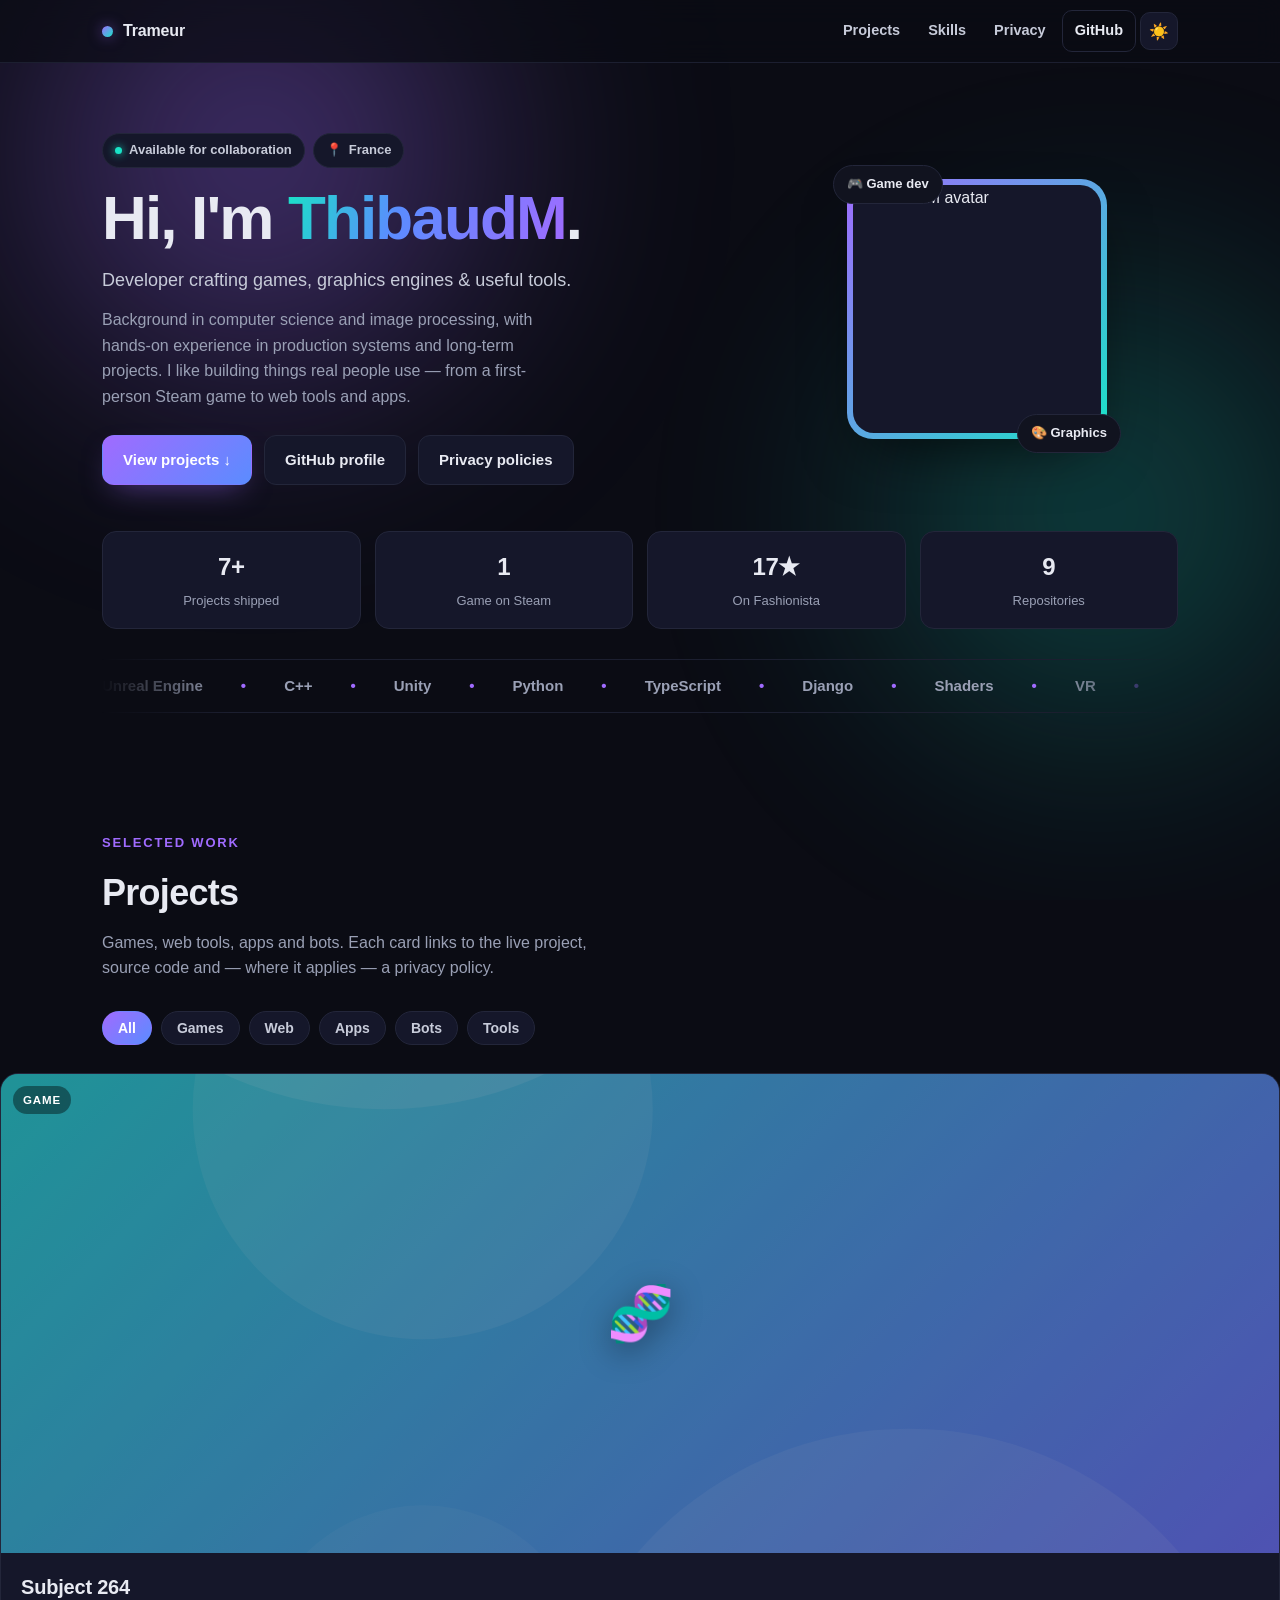
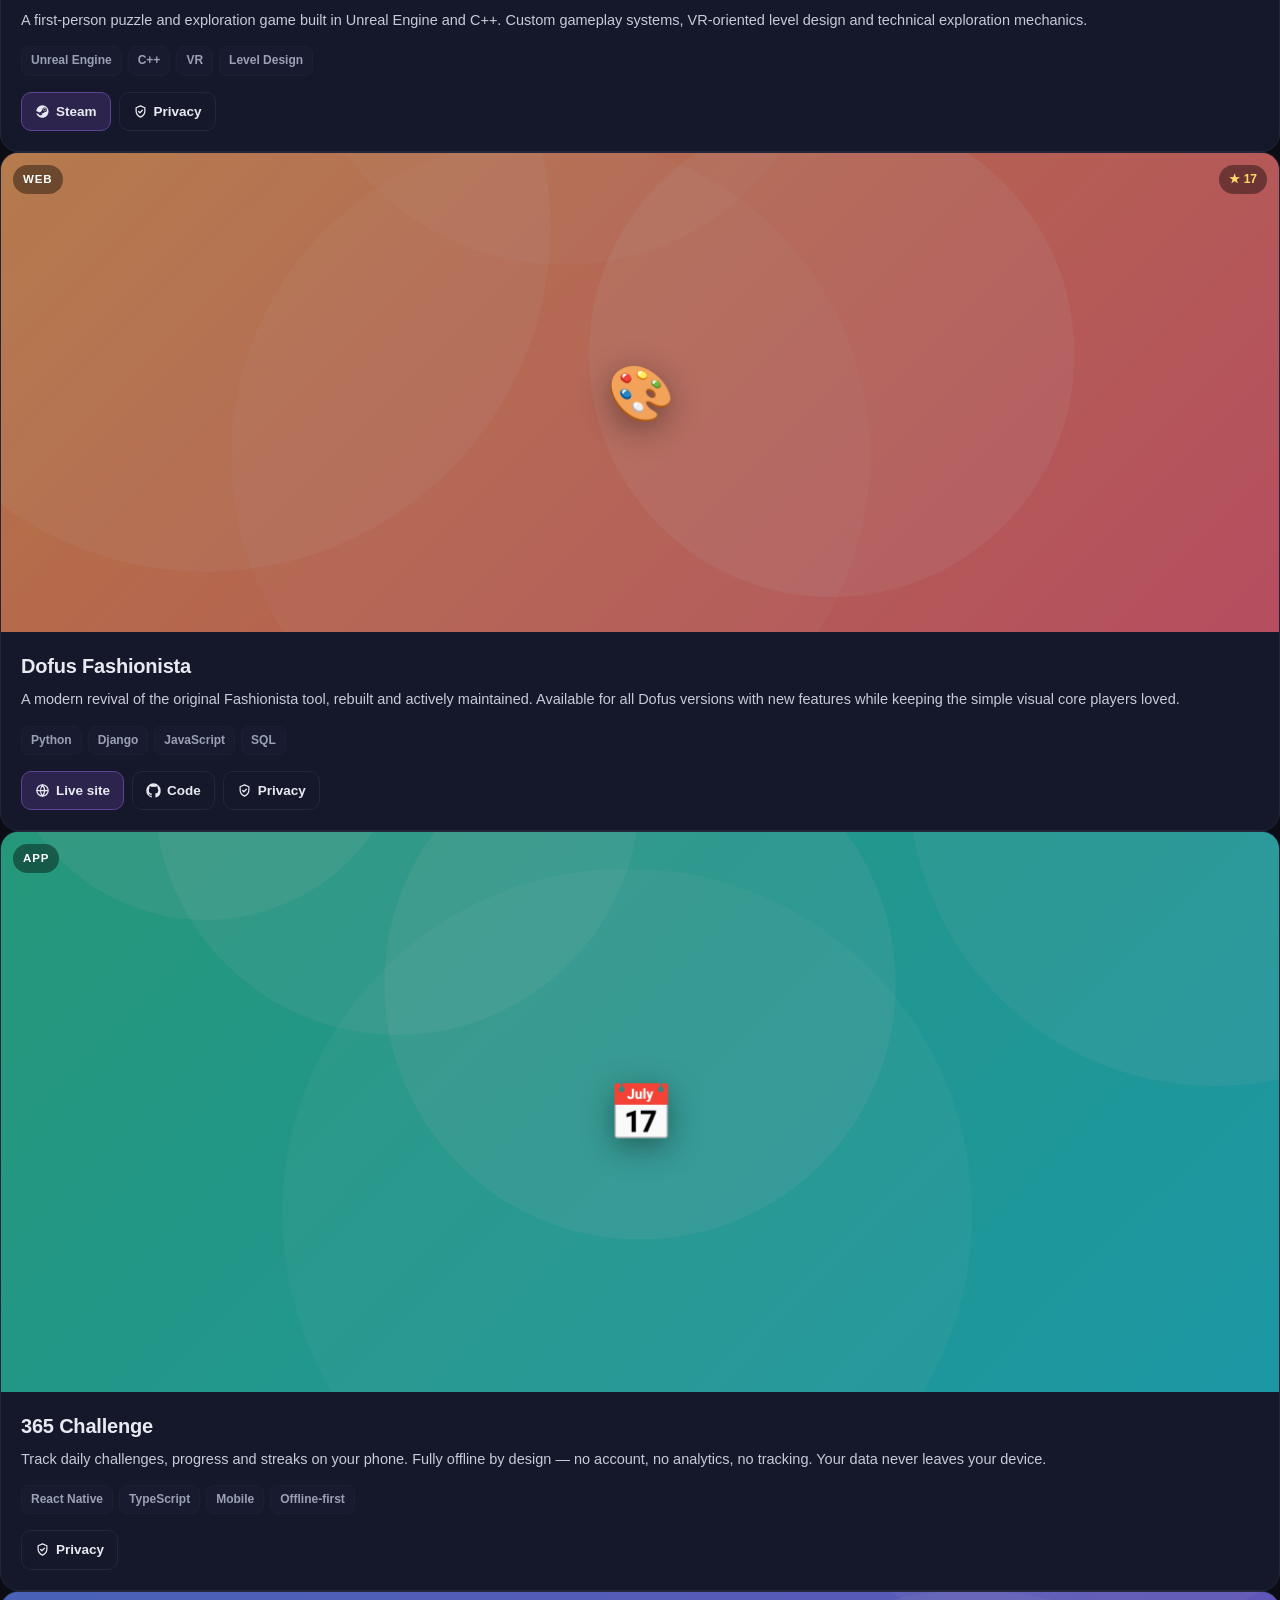
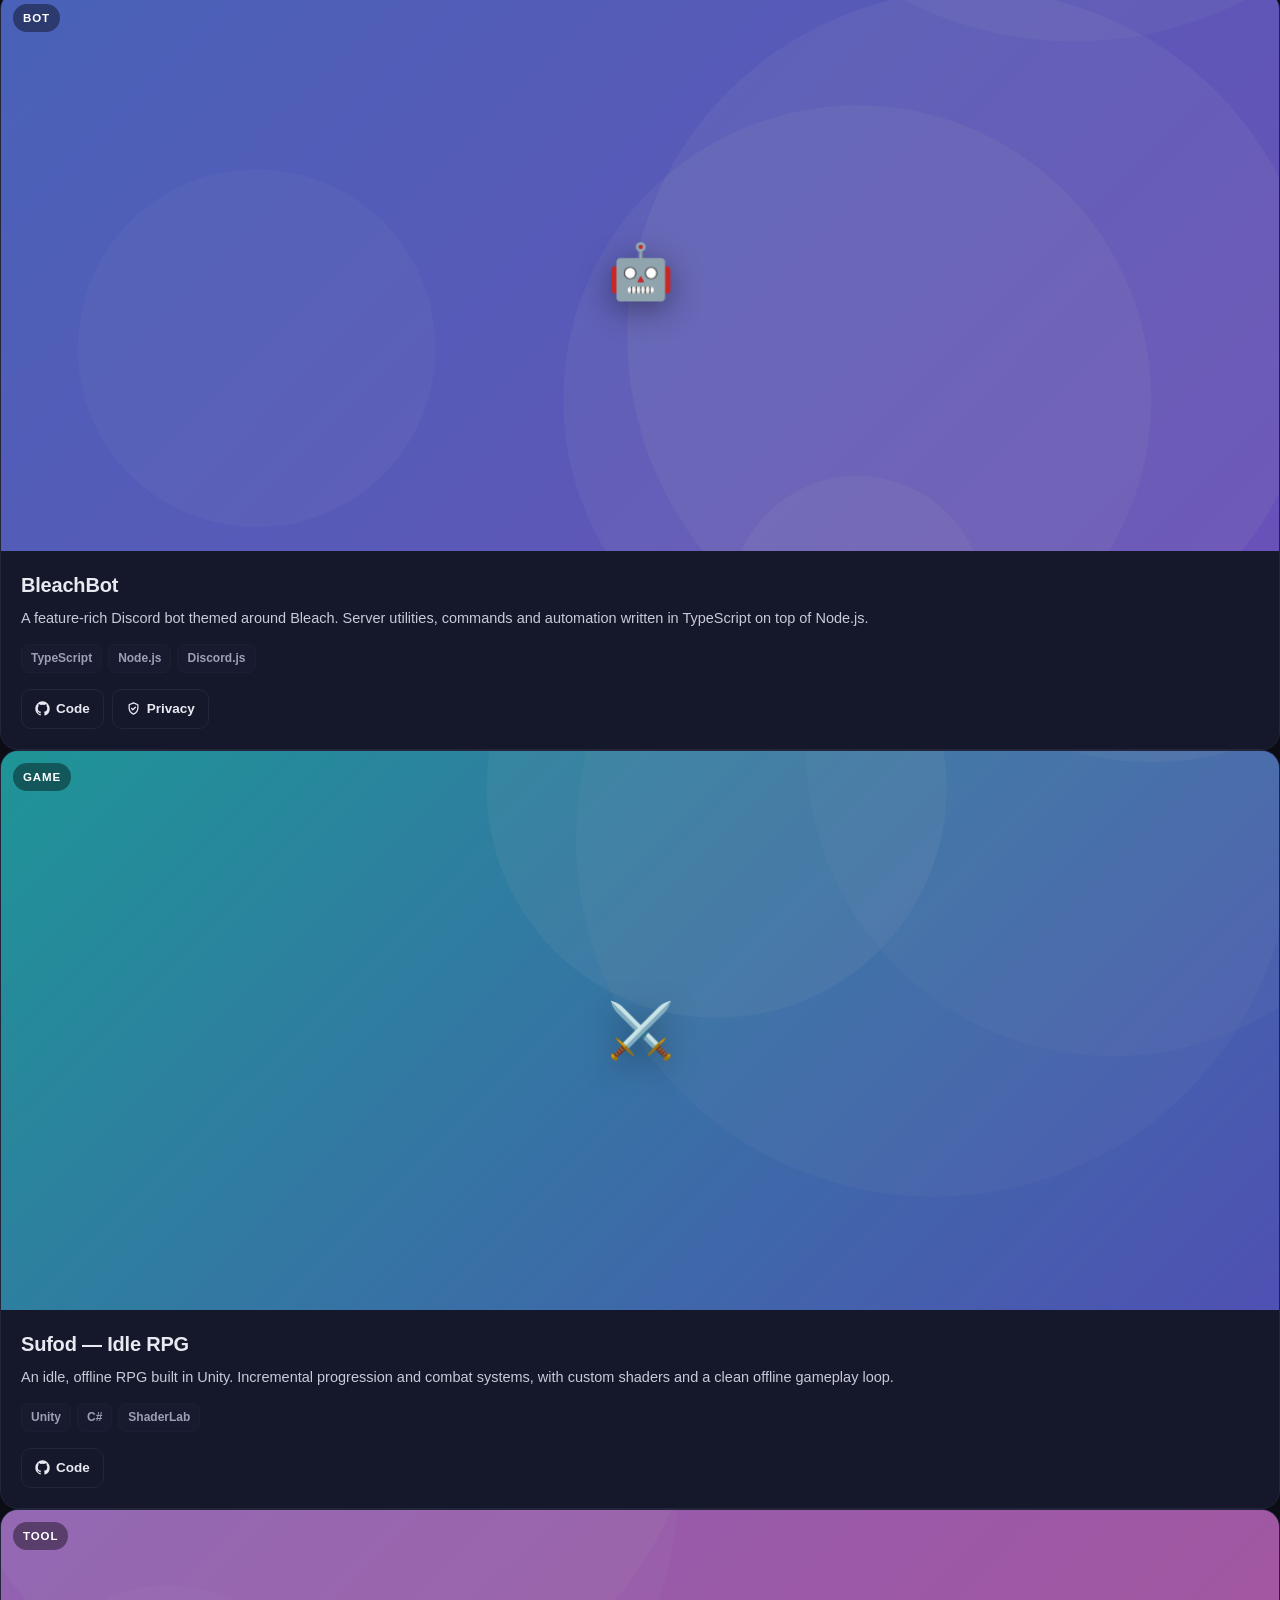
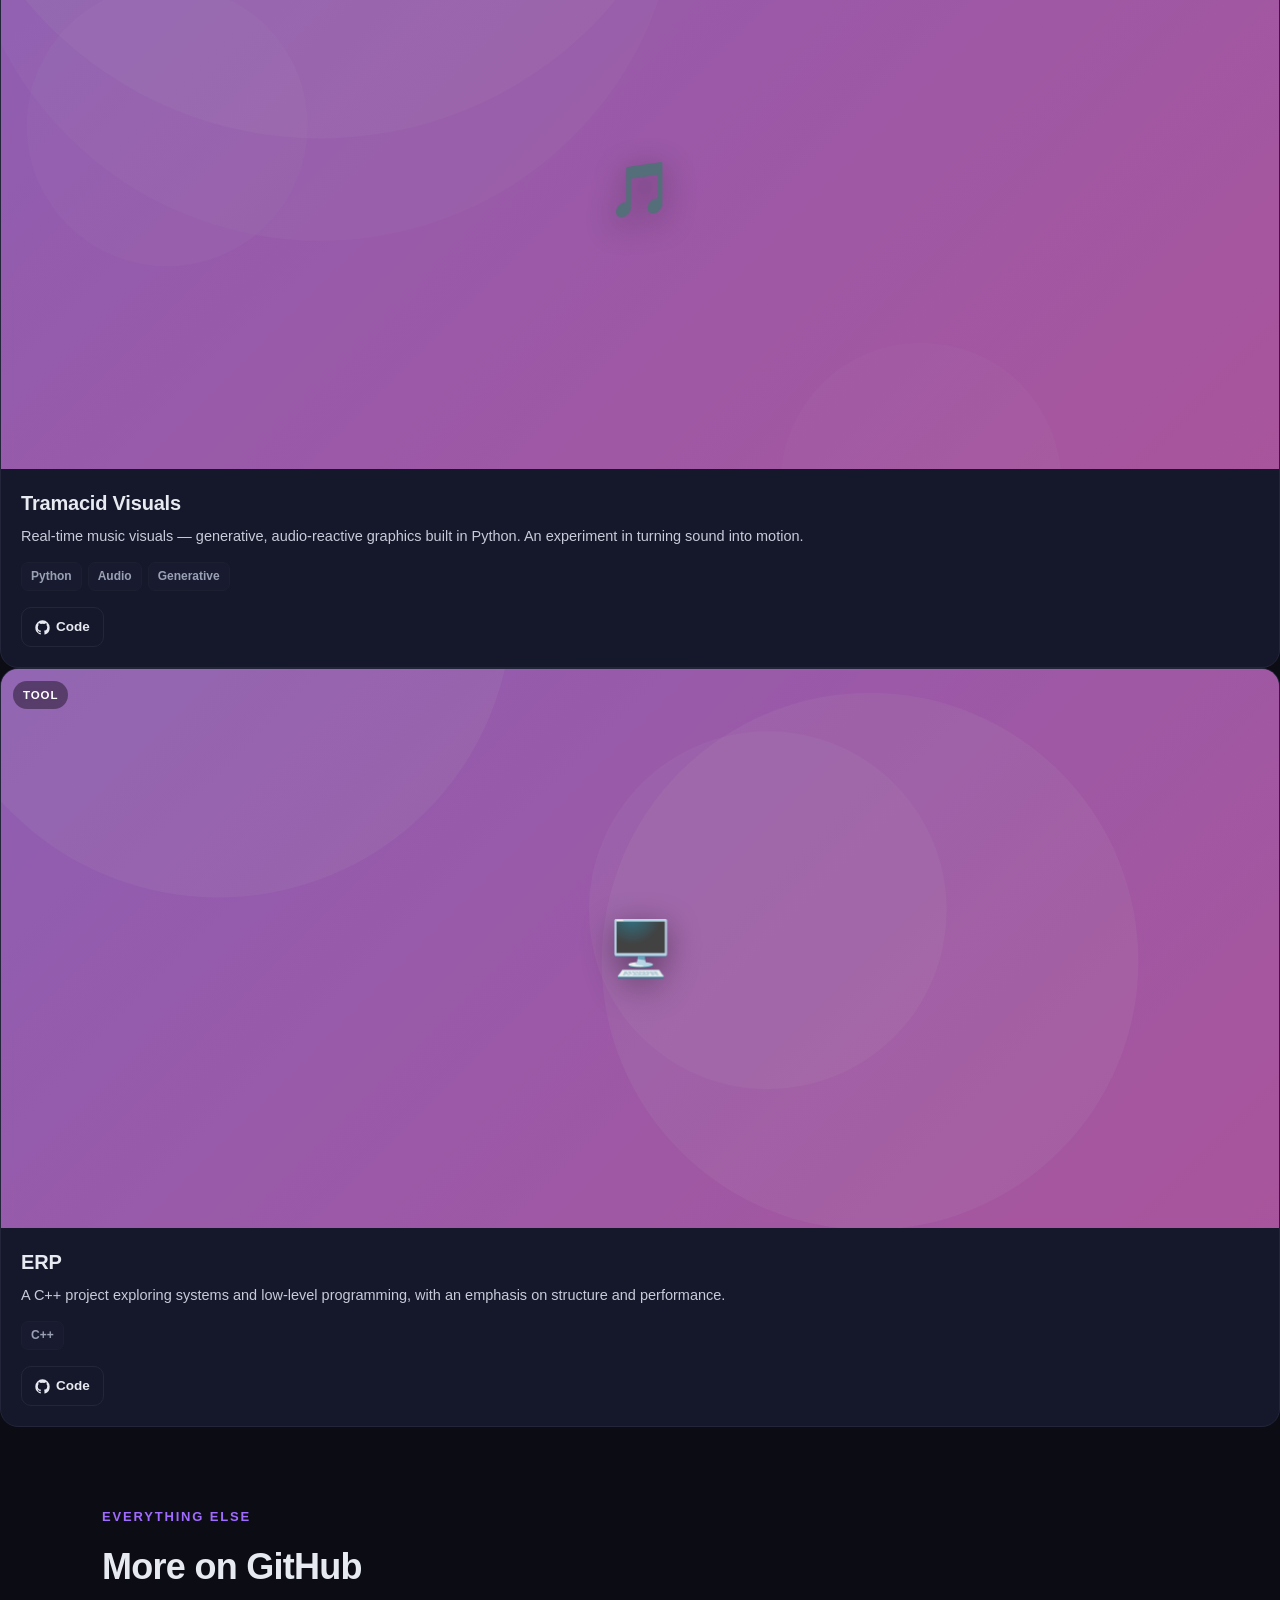
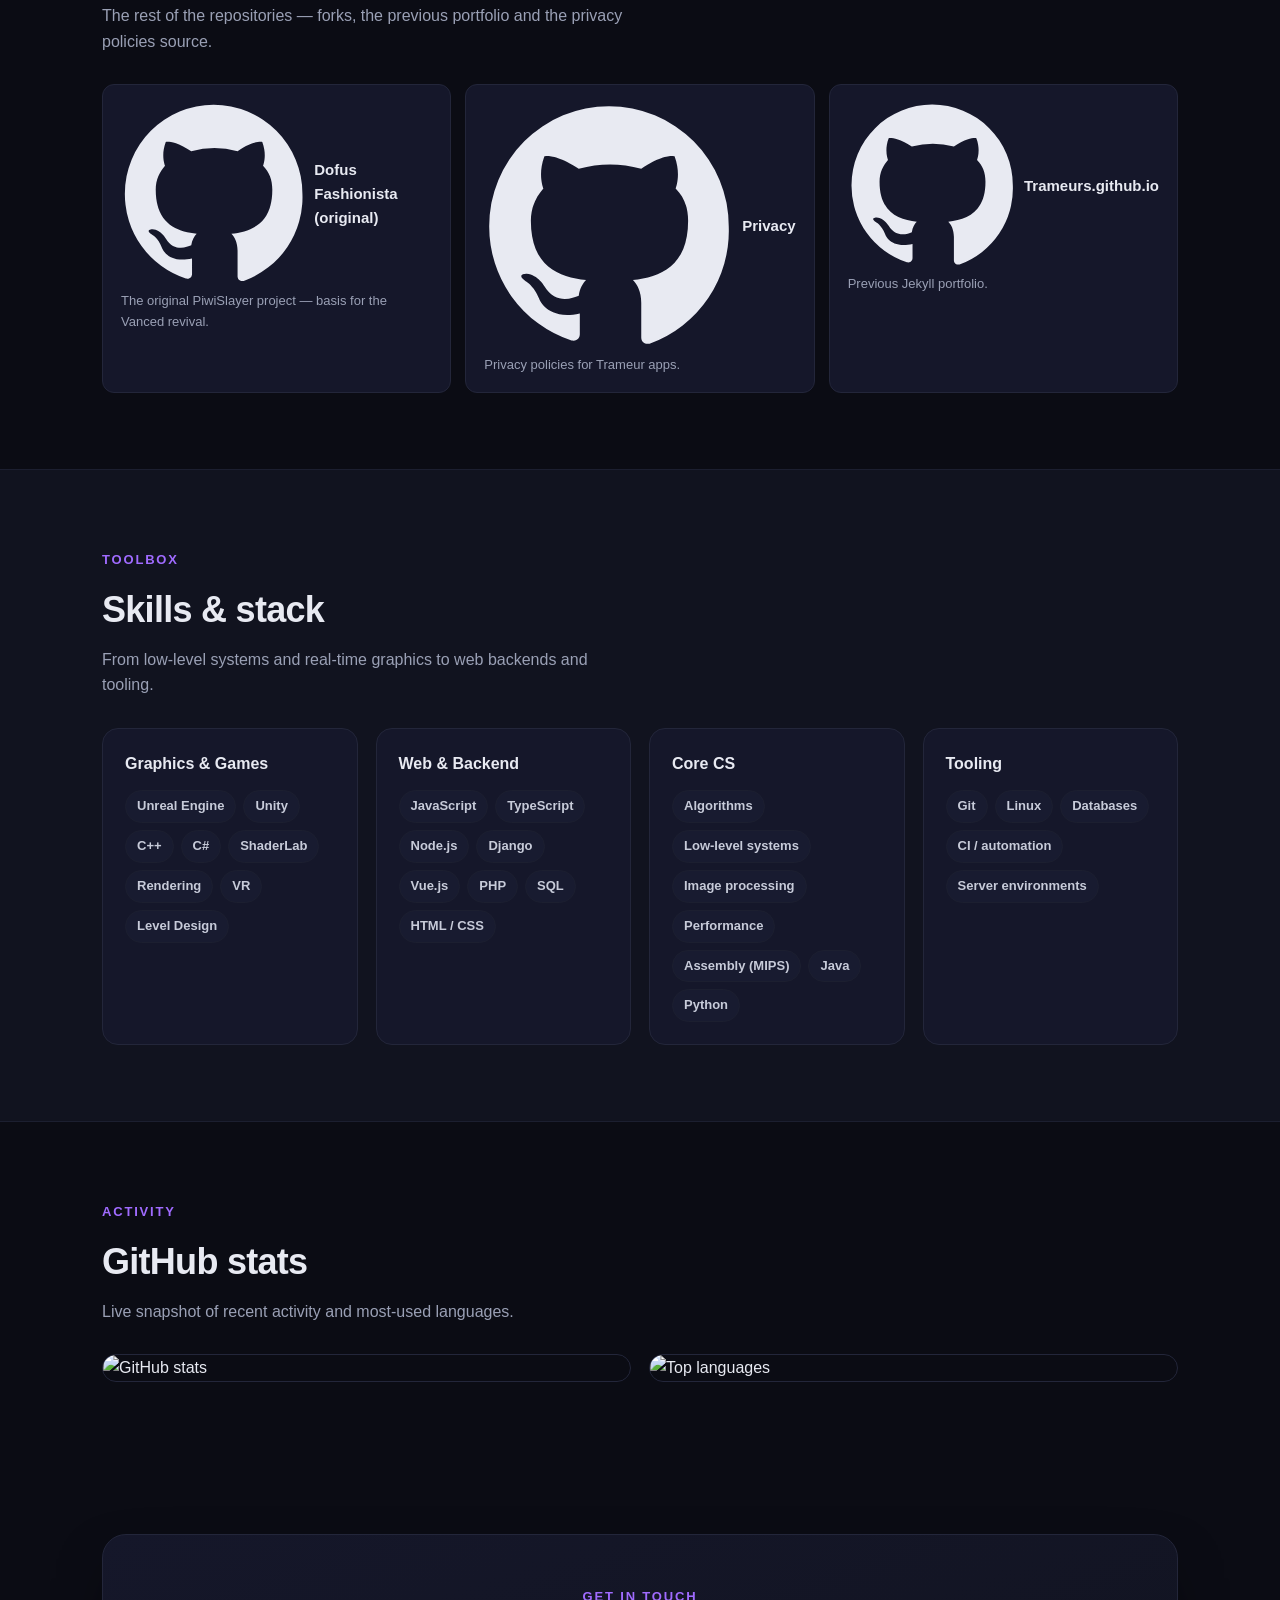
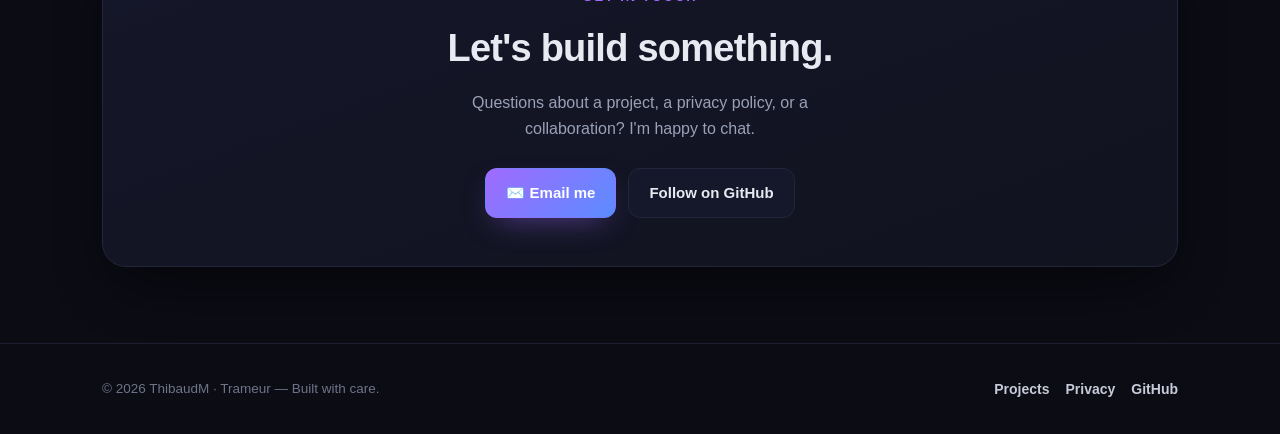
==== docs/index.html @ 5b6dbf9c "Add portfolio website with projects, visuals and privacy policies - Static GitHub Pages site under d" ====
<!DOCTYPE html>
<html lang="en">
<head>
  <meta charset="utf-8" />
  <meta name="viewport" content="width=device-width, initial-scale=1" />
  <title>Trameur — ThibaudM · Portfolio</title>
  <meta name="description" content="Portfolio of ThibaudM (Trameur) — games, graphics engines and useful tools. Projects, links, visuals and privacy policies." />
  <meta name="author" content="ThibaudM" />
  <link rel="icon" href="data:image/svg+xml,%3Csvg xmlns='http://www.w3.org/2000/svg' viewBox='0 0 32 32'%3E%3Cdefs%3E%3ClinearGradient id='g' x1='0' y1='0' x2='1' y2='1'%3E%3Cstop offset='0' stop-color='%23a06bff'/%3E%3Cstop offset='1' stop-color='%2319e3c7'/%3E%3C/linearGradient%3E%3C/defs%3E%3Crect width='32' height='32' rx='8' fill='url(%23g)'/%3E%3Ctext x='16' y='22' font-size='18' font-family='Arial' font-weight='bold' fill='white' text-anchor='middle'%3ET%3C/text%3E%3C/svg%3E" />
  <!-- Open Graph -->
  <meta property="og:title" content="Trameur — ThibaudM · Portfolio" />
  <meta property="og:description" content="Games, graphics engines and useful tools. Explore projects, links and privacy policies." />
  <meta property="og:type" content="website" />
  <meta property="og:image" content="https://avatars.githubusercontent.com/u/82444971?v=4" />
  <link rel="stylesheet" href="assets/css/style.css" />
</head>
<body>
  <div class="aurora" aria-hidden="true"></div>

  <!-- Nav -->
  <header class="nav">
    <div class="wrap nav-inner">
      <a class="brand" href="#top"><span class="dot"></span> Trameur</a>
      <nav class="nav-links">
        <a class="nav-hide-sm" href="#projects">Projects</a>
        <a class="nav-hide-sm" href="#skills">Skills</a>
        <a class="nav-hide-sm" href="privacy/">Privacy</a>
        <a class="nav-cta" data-meta="github" href="https://github.com/Trameur" target="_blank" rel="noopener">GitHub</a>
        <button id="theme-toggle" class="icon-btn" type="button" aria-label="Toggle theme">☀️</button>
      </nav>
    </div>
  </header>

  <main id="top">
    <!-- Hero -->
    <section class="hero">
      <div class="wrap hero-grid">
        <div>
          <div class="badge-row">
            <span class="pill"><span class="ok"></span> Available for collaboration</span>
            <span class="pill">📍 <span data-meta="location">France</span></span>
          </div>
          <h1>Hi, I'm <span class="grad-text" data-meta="name">ThibaudM</span>.</h1>
          <p class="lead" data-meta="tagline">Developer crafting games, graphics engines &amp; useful tools.</p>
          <p class="sub" data-meta="intro"></p>
          <div class="cta-row">
            <a class="btn btn-primary" href="#projects">View projects ↓</a>
            <a class="btn btn-ghost" data-meta="github" href="https://github.com/Trameur" target="_blank" rel="noopener">GitHub profile</a>
            <a class="btn btn-ghost" href="privacy/">Privacy policies</a>
          </div>
        </div>
        <div class="avatar-card">
          <span class="float-chip tl">🎮 Game dev</span>
          <img data-meta="avatar" src="https://avatars.githubusercontent.com/u/82444971?v=4" alt="ThibaudM avatar" loading="eager" />
          <span class="float-chip br">🎨 Graphics</span>
        </div>
      </div>

      <div class="wrap">
        <div class="stat-strip">
          <div class="stat reveal"><b>7+</b><span>Projects shipped</span></div>
          <div class="stat reveal"><b>1</b><span>Game on Steam</span></div>
          <div class="stat reveal"><b>17★</b><span>On Fashionista</span></div>
          <div class="stat reveal"><b>9</b><span>Repositories</span></div>
        </div>

        <div class="marquee" aria-hidden="true">
          <div class="marquee-track">
            <span>Unreal Engine</span><span>C++</span><span>Unity</span><span>Python</span><span>TypeScript</span><span>Django</span><span>Shaders</span><span>VR</span><span>Image processing</span>
            <span>Unreal Engine</span><span>C++</span><span>Unity</span><span>Python</span><span>TypeScript</span><span>Django</span><span>Shaders</span><span>VR</span><span>Image processing</span>
          </div>
        </div>
      </div>
    </section>

    <!-- Projects -->
    <section id="projects">
      <div class="wrap">
        <span class="kicker">Selected work</span>
        <h2 class="section-title">Projects</h2>
        <p class="section-sub">Games, web tools, apps and bots. Each card links to the live project, source code and — where it applies — a privacy policy.</p>

        <div class="filters" id="filters">
          <button class="chip active" data-filter="all">All</button>
          <button class="chip" data-filter="games">Games</button>
          <button class="chip" data-filter="web">Web</button>
          <button class="chip" data-filter="apps">Apps</button>
          <button class="chip" data-filter="bots">Bots</button>
          <button class="chip" data-filter="tools">Tools</button>
        </div>

        <div class="grid" id="projects"></div>
      </div>
    </section>

    <!-- More repos -->
    <section style="padding-top:0;">
      <div class="wrap">
        <span class="kicker">Everything else</span>
        <h2 class="section-title">More on GitHub</h2>
        <p class="section-sub">The rest of the repositories — forks, the previous portfolio and the privacy policies source.</p>
        <div class="more-grid" id="more-repos"></div>
      </div>
    </section>

    <!-- Skills -->
    <section id="skills" style="background:var(--bg-soft); border-top:1px solid var(--border-soft); border-bottom:1px solid var(--border-soft);">
      <div class="wrap">
        <span class="kicker">Toolbox</span>
        <h2 class="section-title">Skills &amp; stack</h2>
        <p class="section-sub">From low-level systems and real-time graphics to web backends and tooling.</p>
        <div class="skills-grid" id="skills-list"></div>
      </div>
    </section>

    <!-- Stats -->
    <section id="stats">
      <div class="wrap">
        <span class="kicker">Activity</span>
        <h2 class="section-title">GitHub stats</h2>
        <p class="section-sub">Live snapshot of recent activity and most-used languages.</p>
        <div class="stats-imgs">
          <img class="reveal" loading="lazy" alt="GitHub stats" src="https://github-readme-stats.vercel.app/api?username=Trameur&show_icons=true&theme=radical&hide_border=true&count_private=true&bg_color=15172a&title_color=a06bff&icon_color=19e3c7" />
          <img class="reveal" loading="lazy" alt="Top languages" src="https://github-readme-stats.vercel.app/api/top-langs/?username=Trameur&layout=compact&theme=radical&hide_border=true&bg_color=15172a&title_color=a06bff" />
        </div>
      </div>
    </section>

    <!-- Contact -->
    <section id="contact">
      <div class="wrap">
        <div class="contact-card reveal">
          <span class="kicker">Get in touch</span>
          <h2>Let's build something.</h2>
          <p>Questions about a project, a privacy policy, or a collaboration? I'm happy to chat.</p>
          <div class="cta-row" style="justify-content:center;">
            <a class="btn btn-primary" data-meta="email" href="mailto:trameurlabs@gmail.com">✉️ Email me</a>
            <a class="btn btn-ghost" data-meta="github" href="https://github.com/Trameur" target="_blank" rel="noopener">Follow on GitHub</a>
          </div>
        </div>
      </div>
    </section>
  </main>

  <footer class="footer">
    <div class="wrap footer-inner">
      <span class="muted">© <span id="year">2026</span> ThibaudM · Trameur — Built with care.</span>
      <nav class="footer-links">
        <a href="#projects">Projects</a>
        <a href="privacy/">Privacy</a>
        <a data-meta="github" href="https://github.com/Trameur" target="_blank" rel="noopener">GitHub</a>
      </nav>
    </div>
  </footer>

  <script src="assets/data/projects.js"></script>
  <script src="assets/js/main.js"></script>
</body>
</html>
---- docs/assets/css/style.css ----
/* ============================================================
   Trameur — Portfolio styles
   ============================================================ */

:root {
  --bg: #0b0c14;
  --bg-soft: #11131f;
  --card: #15172a;
  --card-2: #181b30;
  --border: #23263a;
  --border-soft: #1c1f30;
  --text: #e8eaf2;
  --text-2: #c7cbd9;
  --muted: #9aa0b5;
  --faint: #6e7488;
  --accent: #a06bff;
  --accent-2: #5b8cff;
  --accent-3: #19e3c7;
  --ring: rgba(160, 107, 255, 0.5);
  --shadow: 0 24px 60px -20px rgba(0, 0, 0, 0.7);
  --radius: 18px;
  --maxw: 1120px;
  color-scheme: dark;
}

[data-theme="light"] {
  --bg: #f6f7fb;
  --bg-soft: #ffffff;
  --card: #ffffff;
  --card-2: #f3f4fa;
  --border: #e3e6f0;
  --border-soft: #ecedf5;
  --text: #14172a;
  --text-2: #3a3f57;
  --muted: #5d6480;
  --faint: #8a90a8;
  --accent: #7b4dff;
  --accent-2: #2f6bff;
  --accent-3: #0bb6a0;
  --ring: rgba(123, 77, 255, 0.35);
  --shadow: 0 24px 50px -24px rgba(40, 40, 90, 0.35);
  color-scheme: light;
}

* { box-sizing: border-box; }

html { scroll-behavior: smooth; }
@media (prefers-reduced-motion: reduce) {
  html { scroll-behavior: auto; }
}

body {
  margin: 0;
  background: var(--bg);
  color: var(--text);
  font-family: -apple-system, BlinkMacSystemFont, "Segoe UI", Roboto, Helvetica, Arial, sans-serif;
  line-height: 1.6;
  -webkit-font-smoothing: antialiased;
  overflow-x: hidden;
}

/* Aurora background ------------------------------------------------ */
.aurora {
  position: fixed;
  inset: 0;
  z-index: -1;
  overflow: hidden;
  pointer-events: none;
}
.aurora::before,
.aurora::after {
  content: "";
  position: absolute;
  width: 60vw;
  height: 60vw;
  border-radius: 50%;
  filter: blur(110px);
  opacity: 0.5;
}
.aurora::before {
  top: -18vw;
  left: -10vw;
  background: radial-gradient(circle at center, var(--accent), transparent 60%);
  animation: float1 22s ease-in-out infinite;
}
.aurora::after {
  top: 10vw;
  right: -16vw;
  background: radial-gradient(circle at center, var(--accent-3), transparent 60%);
  opacity: 0.32;
  animation: float2 26s ease-in-out infinite;
}
[data-theme="light"] .aurora::before { opacity: 0.22; }
[data-theme="light"] .aurora::after { opacity: 0.16; }

@keyframes float1 {
  0%, 100% { transform: translate(0, 0) scale(1); }
  50% { transform: translate(6vw, 8vw) scale(1.12); }
}
@keyframes float2 {
  0%, 100% { transform: translate(0, 0) scale(1.05); }
  50% { transform: translate(-7vw, 5vw) scale(0.92); }
}
@media (prefers-reduced-motion: reduce) {
  .aurora::before, .aurora::after { animation: none; }
}

/* Layout ----------------------------------------------------------- */
.wrap { width: 100%; max-width: var(--maxw); margin: 0 auto; padding: 0 22px; }
section { padding: 76px 0; }
a { color: var(--accent); text-decoration: none; }
a:hover { text-decoration: underline; }
img { max-width: 100%; }

.kicker {
  display: inline-block;
  font-size: 13px;
  font-weight: 700;
  letter-spacing: 0.14em;
  text-transform: uppercase;
  color: var(--accent);
  margin-bottom: 10px;
}
.section-title {
  font-size: clamp(26px, 4vw, 36px);
  font-weight: 800;
  margin: 0 0 8px;
  letter-spacing: -0.02em;
}
.section-sub { color: var(--muted); margin: 0 0 30px; max-width: 60ch; }

/* Nav -------------------------------------------------------------- */
.nav {
  position: sticky;
  top: 0;
  z-index: 50;
  backdrop-filter: blur(14px);
  background: color-mix(in srgb, var(--bg) 72%, transparent);
  border-bottom: 1px solid var(--border-soft);
}
.nav-inner {
  display: flex;
  align-items: center;
  justify-content: space-between;
  height: 62px;
}
.brand {
  display: flex;
  align-items: center;
  gap: 10px;
  font-weight: 800;
  letter-spacing: -0.01em;
  color: var(--text);
}
.brand:hover { text-decoration: none; }
.brand .dot {
  width: 11px; height: 11px; border-radius: 50%;
  background: linear-gradient(135deg, var(--accent), var(--accent-3));
  box-shadow: 0 0 14px var(--ring);
}
.nav-links { display: flex; align-items: center; gap: 4px; }
.nav-links a {
  color: var(--text-2);
  font-size: 14.5px;
  font-weight: 600;
  padding: 8px 12px;
  border-radius: 10px;
}
.nav-links a:hover { color: var(--text); background: var(--card); text-decoration: none; }
.nav-cta {
  color: var(--text) !important;
  border: 1px solid var(--border);
}
.icon-btn {
  display: inline-grid;
  place-items: center;
  width: 38px; height: 38px;
  border-radius: 10px;
  border: 1px solid var(--border);
  background: var(--card);
  color: var(--text);
  cursor: pointer;
  font-size: 16px;
  transition: transform 0.15s ease, border-color 0.2s ease;
}
.icon-btn:hover { transform: translateY(-2px); border-color: var(--accent); }
.nav-hide-sm { }
@media (max-width: 720px) {
  .nav-hide-sm { display: none; }
}

/* Hero ------------------------------------------------------------- */
.hero { padding: 70px 0 40px; }
.hero-grid {
  display: grid;
  grid-template-columns: 1.4fr 0.9fr;
  gap: 48px;
  align-items: center;
}
@media (max-width: 880px) {
  .hero-grid { grid-template-columns: 1fr; gap: 30px; text-align: center; }
}
.badge-row { display: flex; flex-wrap: wrap; gap: 8px; margin-bottom: 18px; }
@media (max-width: 880px) { .badge-row { justify-content: center; } }
.pill {
  display: inline-flex; align-items: center; gap: 7px;
  font-size: 13px; font-weight: 600;
  padding: 6px 12px;
  border-radius: 999px;
  border: 1px solid var(--border);
  background: var(--card);
  color: var(--text-2);
}
.pill .ok { width: 7px; height: 7px; border-radius: 50%; background: var(--accent-3); box-shadow: 0 0 8px var(--accent-3); }
.hero h1 {
  font-size: clamp(38px, 6.4vw, 62px);
  line-height: 1.04;
  letter-spacing: -0.03em;
  margin: 0 0 16px;
  font-weight: 850;
}
.grad-text {
  background: linear-gradient(110deg, var(--accent-3), var(--accent-2) 40%, var(--accent));
  -webkit-background-clip: text;
  background-clip: text;
  -webkit-text-fill-color: transparent;
}
.hero p.lead { font-size: 18px; color: var(--text-2); margin: 0 0 12px; }
.hero p.sub { color: var(--muted); margin: 0 0 26px; max-width: 52ch; }
@media (max-width: 880px) { .hero p.sub { margin-left: auto; margin-right: auto; } }
.cta-row { display: flex; flex-wrap: wrap; gap: 12px; }
@media (max-width: 880px) { .cta-row { justify-content: center; } }
.btn {
  display: inline-flex; align-items: center; gap: 8px;
  padding: 12px 20px;
  border-radius: 12px;
  font-weight: 700;
  font-size: 15px;
  border: 1px solid transparent;
  cursor: pointer;
  transition: transform 0.15s ease, box-shadow 0.2s ease, background 0.2s ease;
}
.btn:hover { text-decoration: none; transform: translateY(-2px); }
.btn-primary {
  color: #fff;
  background: linear-gradient(135deg, var(--accent), var(--accent-2));
  box-shadow: 0 12px 30px -12px var(--ring);
}
.btn-primary:hover { box-shadow: 0 18px 36px -12px var(--ring); }
.btn-ghost { color: var(--text); background: var(--card); border-color: var(--border); }
.btn-ghost:hover { border-color: var(--accent); }

/* Avatar card */
.avatar-card {
  position: relative;
  justify-self: center;
  width: 260px; max-width: 70vw;
  aspect-ratio: 1;
  border-radius: 26px;
  padding: 6px;
  background: linear-gradient(135deg, var(--accent), var(--accent-3));
  box-shadow: var(--shadow);
}
.avatar-card img {
  width: 100%; height: 100%;
  object-fit: cover;
  border-radius: 21px;
  display: block;
  background: var(--card);
}
.avatar-card .float-chip {
  position: absolute;
  display: inline-flex; align-items: center; gap: 7px;
  padding: 8px 13px;
  border-radius: 999px;
  background: var(--bg-soft);
  border: 1px solid var(--border);
  font-size: 13px; font-weight: 700;
  color: var(--text);
  box-shadow: var(--shadow);
}
.float-chip.tl { top: -14px; left: -14px; }
.float-chip.br { bottom: -14px; right: -14px; }

/* Stat strip */
.stat-strip {
  display: grid;
  grid-template-columns: repeat(4, 1fr);
  gap: 14px;
  margin-top: 46px;
}
@media (max-width: 620px) { .stat-strip { grid-template-columns: repeat(2, 1fr); } }
.stat {
  border: 1px solid var(--border);
  background: var(--card);
  border-radius: 14px;
  padding: 16px 18px;
  text-align: center;
}
.stat b { display: block; font-size: 24px; font-weight: 800; letter-spacing: -0.02em; }
.stat span { font-size: 13px; color: var(--muted); }

/* Filters ---------------------------------------------------------- */
.filters { display: flex; flex-wrap: wrap; gap: 9px; margin-bottom: 28px; }
.chip {
  font-size: 14px; font-weight: 650;
  padding: 8px 15px;
  border-radius: 999px;
  border: 1px solid var(--border);
  background: var(--card);
  color: var(--text-2);
  cursor: pointer;
  transition: all 0.18s ease;
}
.chip:hover { color: var(--text); border-color: var(--accent); }
.chip.active {
  color: #fff;
  background: linear-gradient(135deg, var(--accent), var(--accent-2));
  border-color: transparent;
}

/* Project grid ----------------------------------------------------- */
.grid {
  display: grid;
  grid-template-columns: repeat(auto-fill, minmax(320px, 1fr));
  gap: 22px;
}
.card {
  display: flex;
  flex-direction: column;
  border: 1px solid var(--border);
  background: var(--card);
  border-radius: var(--radius);
  overflow: hidden;
  transition: transform 0.22s ease, border-color 0.22s ease, box-shadow 0.22s ease;
}
.card:hover {
  transform: translateY(-6px);
  border-color: color-mix(in srgb, var(--accent) 55%, var(--border));
  box-shadow: var(--shadow);
}
.card.featured { grid-column: span 2; }
@media (max-width: 720px) { .card.featured { grid-column: span 1; } }

.cover {
  position: relative;
  aspect-ratio: 16 / 7;
  display: grid;
  place-items: center;
  overflow: hidden;
}
.card.featured .cover { aspect-ratio: 16 / 6; }
.cover svg { position: absolute; inset: 0; width: 100%; height: 100%; }
.cover .emoji {
  position: relative;
  font-size: 54px;
  filter: drop-shadow(0 8px 16px rgba(0,0,0,0.4));
}
.cover .cat-tag {
  position: absolute;
  top: 12px; left: 12px;
  font-size: 11.5px; font-weight: 800;
  letter-spacing: 0.08em; text-transform: uppercase;
  padding: 5px 10px;
  border-radius: 999px;
  background: rgba(0,0,0,0.4);
  color: #fff;
  backdrop-filter: blur(4px);
}
.cover .star-tag {
  position: absolute;
  top: 12px; right: 12px;
  font-size: 12px; font-weight: 800;
  padding: 5px 10px;
  border-radius: 999px;
  background: rgba(0,0,0,0.4);
  color: #ffd76b;
  backdrop-filter: blur(4px);
}

.card-body { padding: 18px 20px 20px; display: flex; flex-direction: column; flex: 1; }
.card-body h3 { margin: 0 0 6px; font-size: 20px; font-weight: 800; letter-spacing: -0.01em; }
.card-body p { margin: 0 0 14px; color: var(--text-2); font-size: 14.5px; flex: 1; }
.tech { display: flex; flex-wrap: wrap; gap: 6px; margin-bottom: 16px; }
.tech span {
  font-size: 12px; font-weight: 600;
  padding: 4px 9px;
  border-radius: 7px;
  background: var(--card-2);
  border: 1px solid var(--border-soft);
  color: var(--muted);
}
.card-links { display: flex; flex-wrap: wrap; gap: 8px; }
.lnk {
  display: inline-flex; align-items: center; gap: 6px;
  font-size: 13.5px; font-weight: 700;
  padding: 8px 13px;
  border-radius: 10px;
  border: 1px solid var(--border);
  color: var(--text);
}
.lnk:hover { text-decoration: none; border-color: var(--accent); transform: translateY(-1px); }
.lnk.primary { background: color-mix(in srgb, var(--accent) 16%, transparent); border-color: color-mix(in srgb, var(--accent) 45%, var(--border)); }
.lnk svg { width: 15px; height: 15px; }

/* More repos ------------------------------------------------------- */
.more-grid { display: grid; grid-template-columns: repeat(auto-fill, minmax(260px, 1fr)); gap: 14px; }
.more-item {
  display: block;
  border: 1px solid var(--border);
  background: var(--card);
  border-radius: 12px;
  padding: 16px 18px;
  color: var(--text);
  transition: border-color 0.2s ease, transform 0.2s ease;
}
.more-item:hover { text-decoration: none; border-color: var(--accent); transform: translateY(-3px); }
.more-item b { display: flex; align-items: center; gap: 8px; font-size: 15px; }
.more-item span { display: block; color: var(--muted); font-size: 13px; margin-top: 4px; }

/* Skills ----------------------------------------------------------- */
.skills-grid { display: grid; grid-template-columns: repeat(auto-fit, minmax(250px, 1fr)); gap: 18px; }
.skill-card {
  border: 1px solid var(--border);
  background: var(--card);
  border-radius: 16px;
  padding: 22px;
}
.skill-card h4 { margin: 0 0 14px; font-size: 16px; font-weight: 800; }
.skill-card .tags { display: flex; flex-wrap: wrap; gap: 7px; }
.skill-card .tags span {
  font-size: 13px; font-weight: 600;
  padding: 5px 11px;
  border-radius: 999px;
  background: var(--card-2);
  border: 1px solid var(--border-soft);
  color: var(--text-2);
}

/* GitHub stats ----------------------------------------------------- */
.stats-imgs { display: grid; grid-template-columns: 1fr 1fr; gap: 18px; align-items: start; }
@media (max-width: 760px) { .stats-imgs { grid-template-columns: 1fr; } }
.stats-imgs img { width: 100%; border-radius: 14px; border: 1px solid var(--border); }

/* Contact ---------------------------------------------------------- */
.contact-card {
  border: 1px solid var(--border);
  background: linear-gradient(160deg, var(--card), var(--bg-soft));
  border-radius: 24px;
  padding: 48px 36px;
  text-align: center;
  box-shadow: var(--shadow);
}
.contact-card h2 { font-size: clamp(26px, 4vw, 38px); margin: 0 0 12px; letter-spacing: -0.02em; }
.contact-card p { color: var(--muted); margin: 0 auto 26px; max-width: 48ch; }

/* Footer ----------------------------------------------------------- */
.footer { border-top: 1px solid var(--border-soft); padding: 34px 0; }
.footer-inner { display: flex; flex-wrap: wrap; align-items: center; justify-content: space-between; gap: 14px; }
.footer .muted { color: var(--faint); font-size: 13.5px; }
.footer-links { display: flex; gap: 16px; }
.footer-links a { color: var(--text-2); font-size: 14px; font-weight: 600; }

/* Reveal animation ------------------------------------------------- */
.reveal { opacity: 0; transform: translateY(22px); transition: opacity 0.6s ease, transform 0.6s ease; }
.reveal.in { opacity: 1; transform: none; }
@media (prefers-reduced-motion: reduce) {
  .reveal { opacity: 1; transform: none; transition: none; }
}

/* Marquee ---------------------------------------------------------- */
.marquee {
  margin-top: 30px;
  border-top: 1px solid var(--border-soft);
  border-bottom: 1px solid var(--border-soft);
  overflow: hidden;
  -webkit-mask-image: linear-gradient(90deg, transparent, #000 12%, #000 88%, transparent);
  mask-image: linear-gradient(90deg, transparent, #000 12%, #000 88%, transparent);
}
.marquee-track { display: flex; gap: 38px; padding: 14px 0; width: max-content; animation: scroll 28s linear infinite; }
.marquee-track span { color: var(--muted); font-weight: 700; font-size: 15px; white-space: nowrap; }
.marquee-track span::after { content: "•"; margin-left: 38px; color: var(--accent); }
@keyframes scroll { from { transform: translateX(0); } to { transform: translateX(-50%); } }
@media (prefers-reduced-motion: reduce) { .marquee-track { animation: none; } }
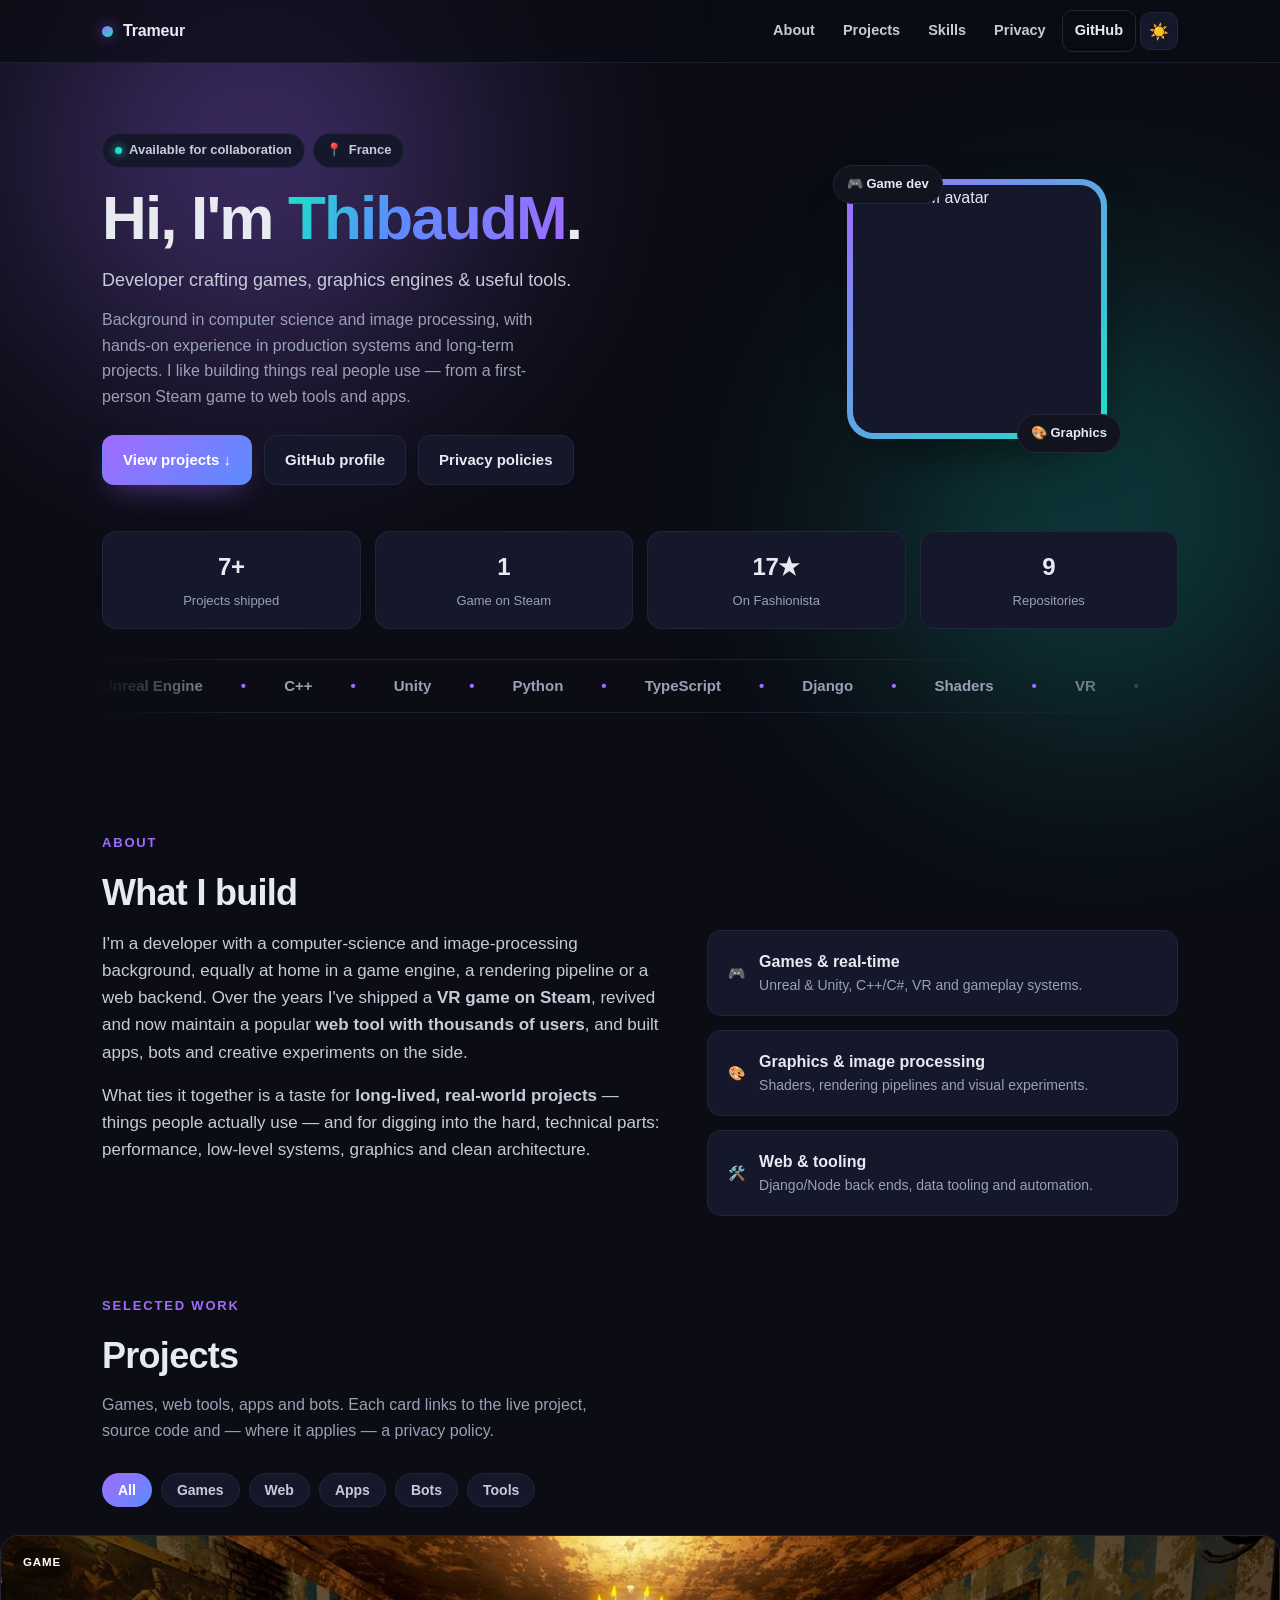
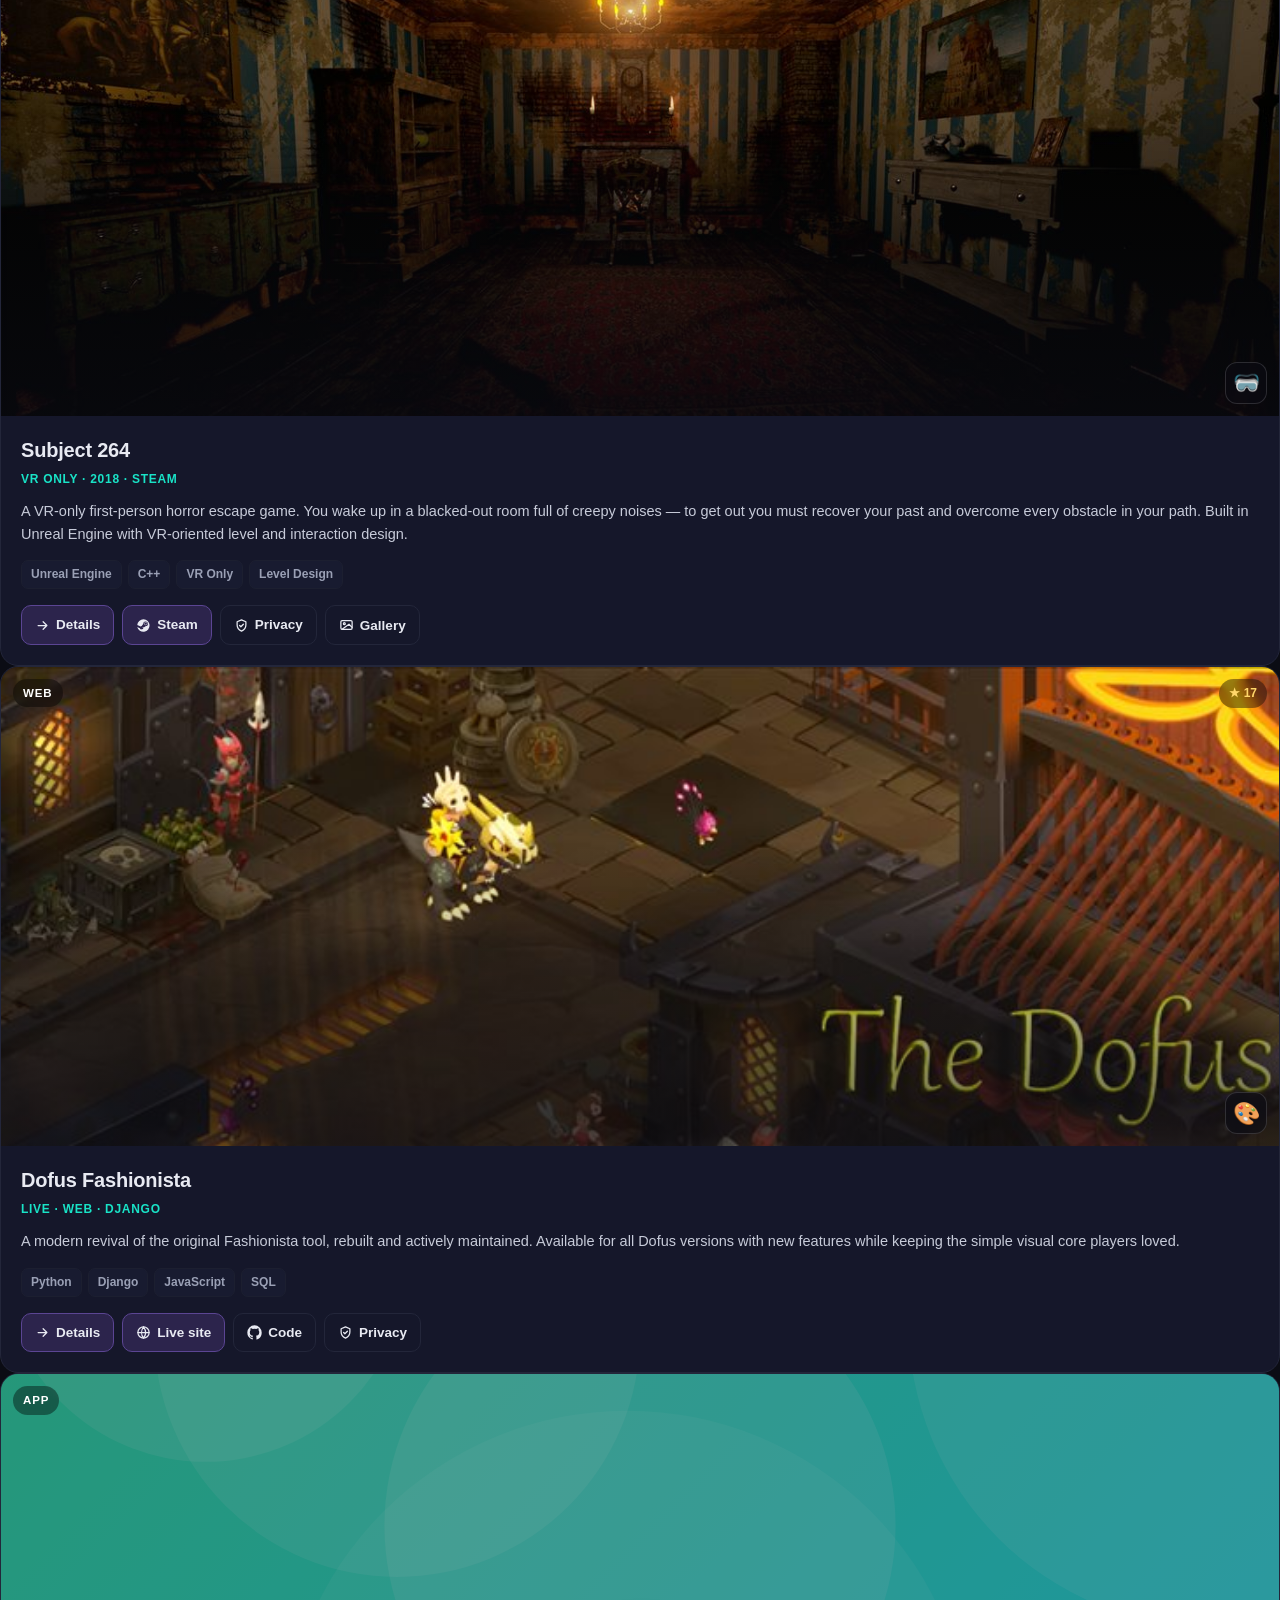
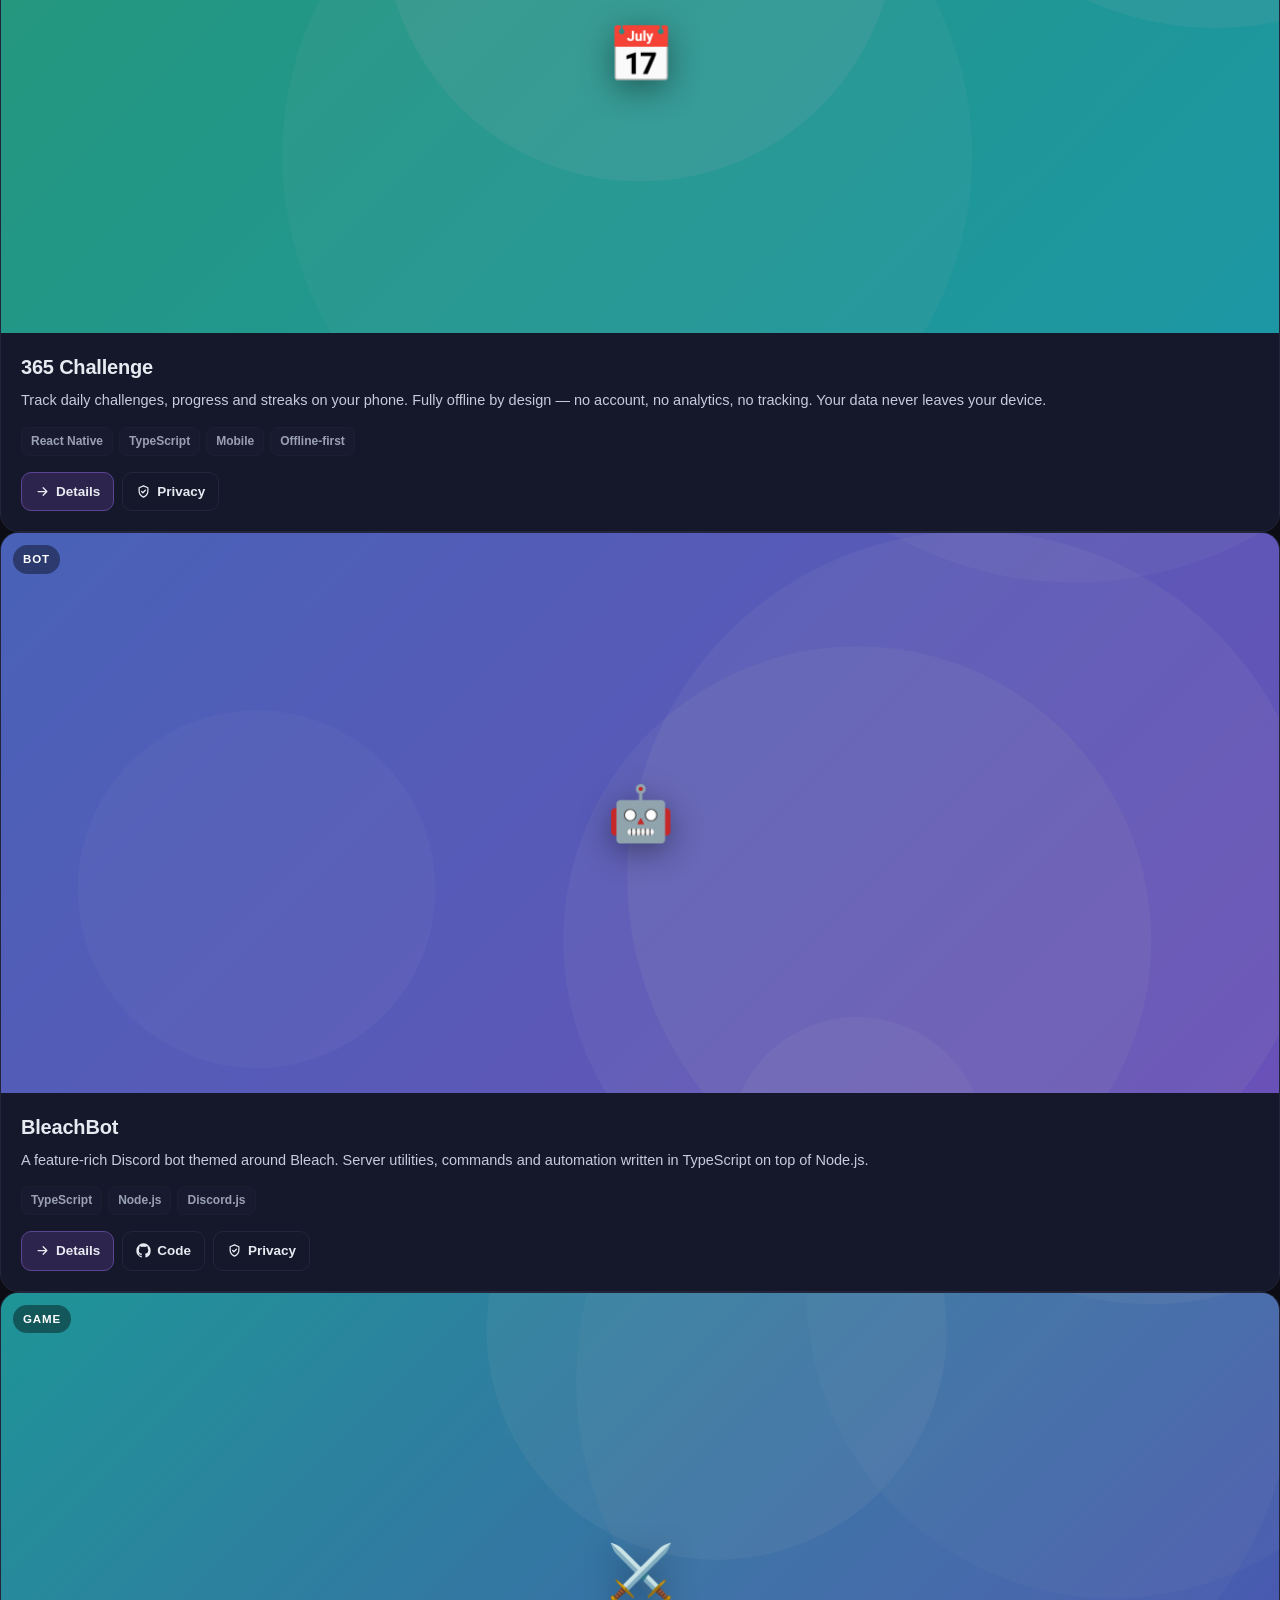
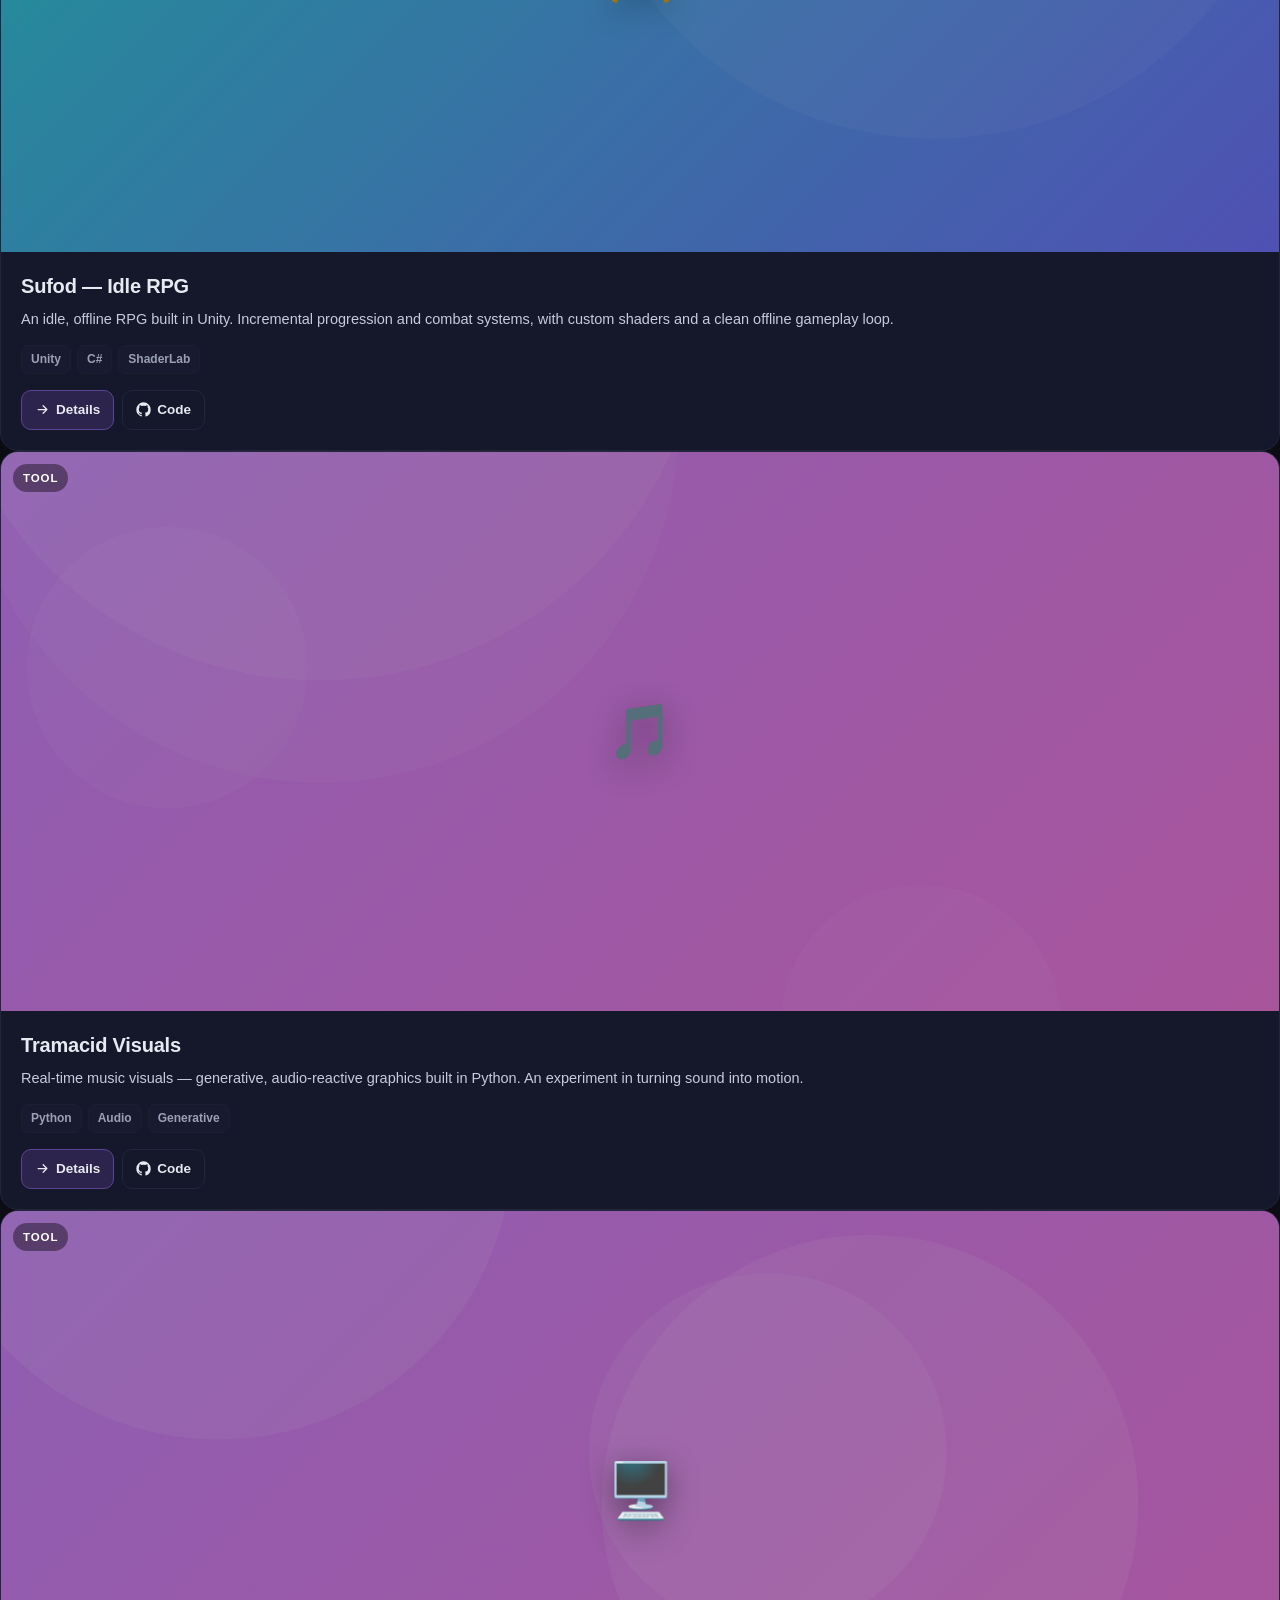
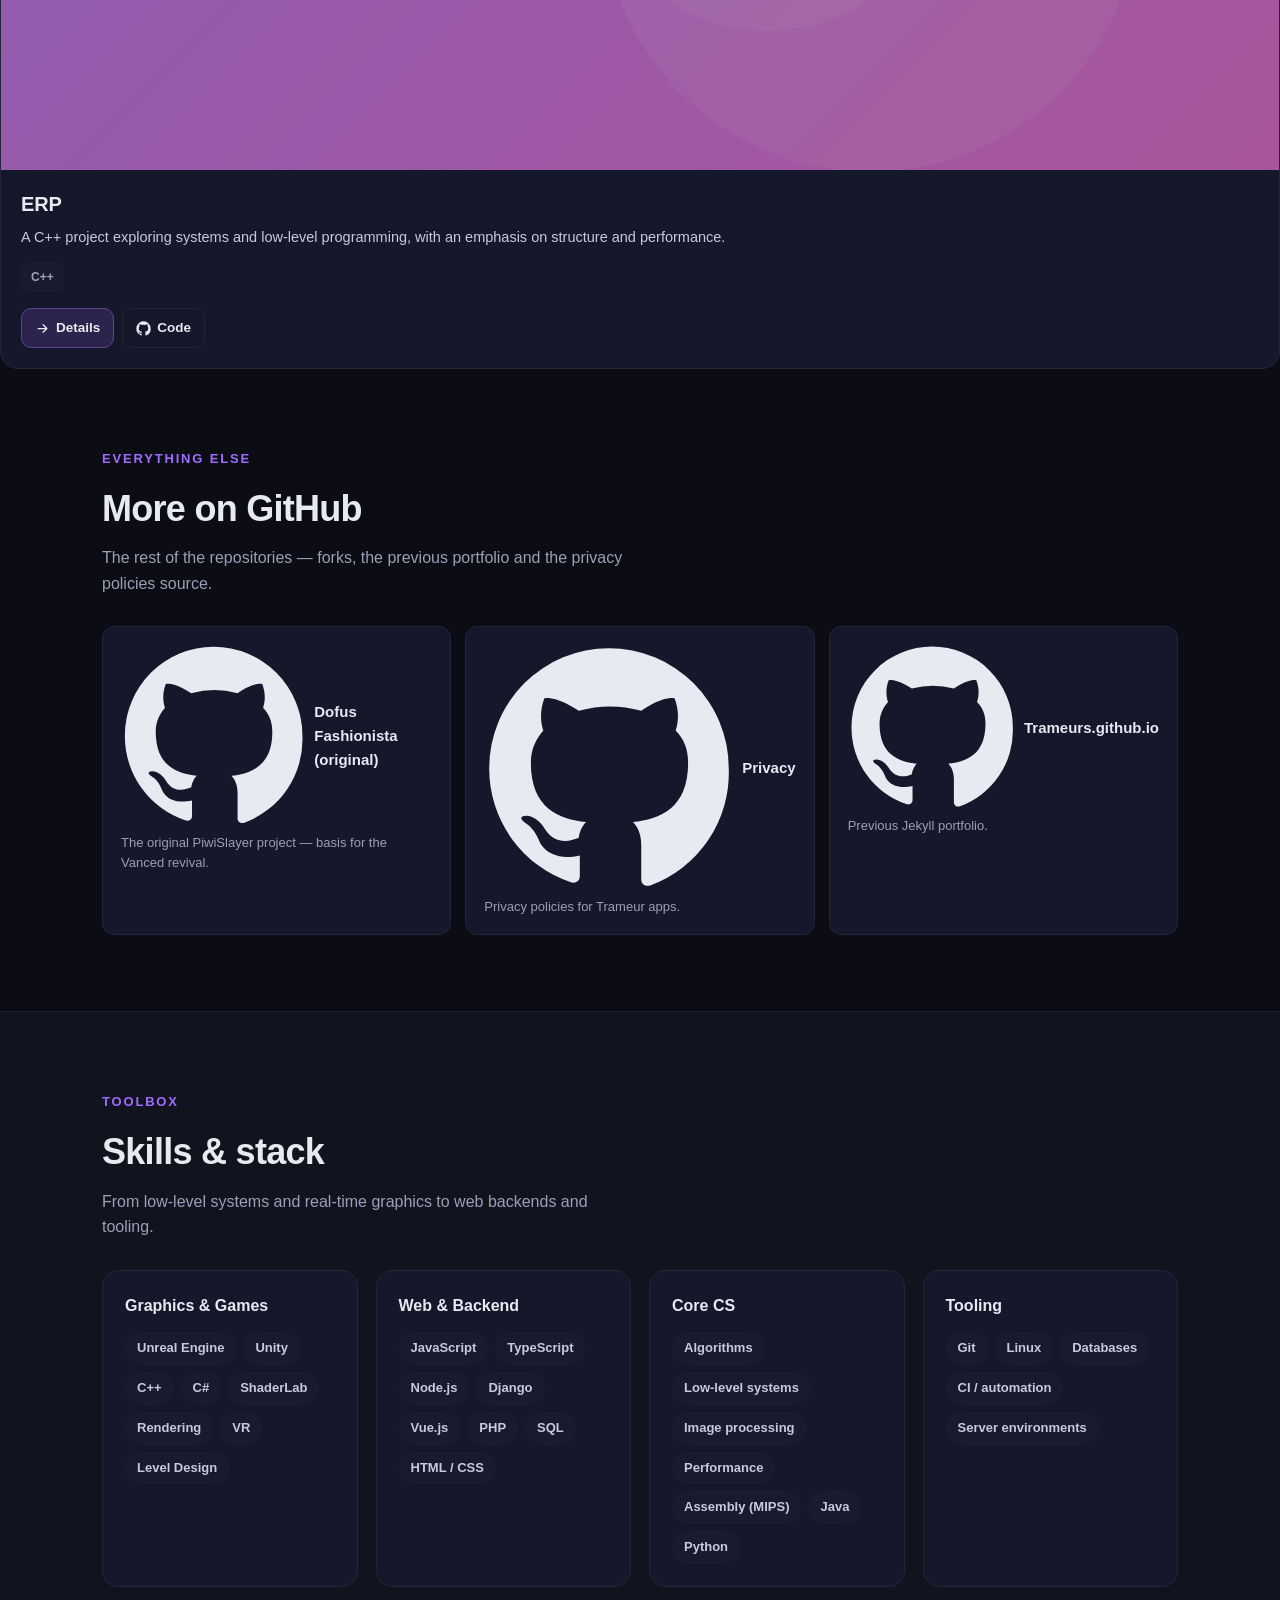
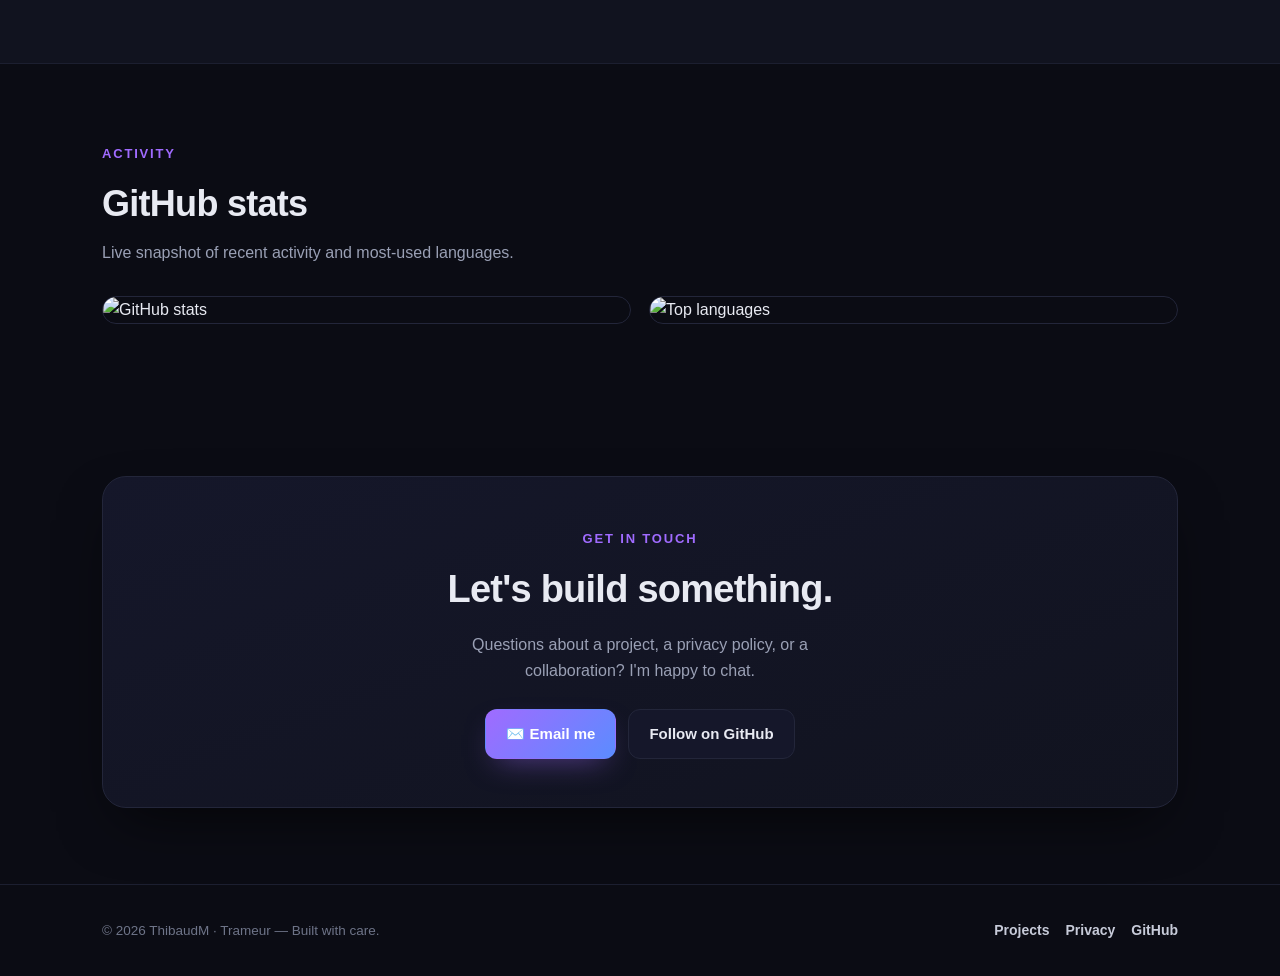
==== commit df30a2fa: "Add per-project detail pages and an About section - New data-driven detail page (project.html?slug=." ====
--- a/docs/index.html
+++ b/docs/index.html
@@ -22,6 +22,7 @@
     <div class="wrap nav-inner">
       <a class="brand" href="#top"><span class="dot"></span> Trameur</a>
       <nav class="nav-links">
+        <a class="nav-hide-sm" href="#about">About</a>
         <a class="nav-hide-sm" href="#projects">Projects</a>
         <a class="nav-hide-sm" href="#skills">Skills</a>
         <a class="nav-hide-sm" href="privacy/">Privacy</a>
@@ -73,8 +74,33 @@
       </div>
     </section>
 
+    <!-- About -->
+    <section id="about">
+      <div class="wrap">
+        <span class="kicker">About</span>
+        <h2 class="section-title">What I build</h2>
+        <div class="about-grid">
+          <div class="about-lead reveal">
+            <p>I'm a developer with a computer-science and image-processing background, equally at home in a
+               game engine, a rendering pipeline or a web backend. Over the years I've shipped a
+               <strong>VR game on Steam</strong>, revived and now maintain a popular
+               <strong>web tool with thousands of users</strong>, and built apps, bots and creative
+               experiments on the side.</p>
+            <p>What ties it together is a taste for <strong>long-lived, real-world projects</strong> —
+               things people actually use — and for digging into the hard, technical parts: performance,
+               low-level systems, graphics and clean architecture.</p>
+          </div>
+          <div class="focus-cards">
+            <div class="focus reveal"><span class="focus-ic">🎮</span><b>Games &amp; real-time</b><span>Unreal &amp; Unity, C++/C#, VR and gameplay systems.</span></div>
+            <div class="focus reveal"><span class="focus-ic">🎨</span><b>Graphics &amp; image processing</b><span>Shaders, rendering pipelines and visual experiments.</span></div>
+            <div class="focus reveal"><span class="focus-ic">🛠️</span><b>Web &amp; tooling</b><span>Django/Node back ends, data tooling and automation.</span></div>
+          </div>
+        </div>
+      </div>
+    </section>
+
     <!-- Projects -->
-    <section id="projects">
+    <section id="projects" style="padding-top:0;">
       <div class="wrap">
         <span class="kicker">Selected work</span>
         <h2 class="section-title">Projects</h2>
--- a/docs/assets/css/style.css
+++ b/docs/assets/css/style.css
@@ -380,6 +380,8 @@
 
 .card-body { padding: 18px 20px 20px; display: flex; flex-direction: column; flex: 1; }
 .card-body h3 { margin: 0 0 6px; font-size: 20px; font-weight: 800; letter-spacing: -0.01em; }
+.card-body h3 a { color: inherit; text-decoration: none; }
+.card-body h3 a:hover { color: var(--accent); }
 .card-body p { margin: 0 0 14px; color: var(--text-2); font-size: 14.5px; flex: 1; }
 .tech { display: flex; flex-wrap: wrap; gap: 6px; margin-bottom: 16px; }
 .tech span {
@@ -482,3 +484,157 @@
 .marquee-track span::after { content: "•"; margin-left: 38px; color: var(--accent); }
 @keyframes scroll { from { transform: translateX(0); } to { transform: translateX(-50%); } }
 @media (prefers-reduced-motion: reduce) { .marquee-track { animation: none; } }
+
+/* Real-image covers ----------------------------------------------- */
+.cover-img {
+  position: absolute; inset: 0;
+  width: 100%; height: 100%;
+  object-fit: cover; display: block;
+  transition: transform 0.4s ease;
+}
+.card:hover .cover-img { transform: scale(1.05); }
+.cover-shade {
+  position: absolute; inset: 0;
+  background: linear-gradient(180deg, rgba(11,12,20,0) 35%, rgba(11,12,20,0.62));
+}
+.emoji-badge {
+  position: absolute; bottom: 12px; right: 12px;
+  width: 42px; height: 42px;
+  display: grid; place-items: center;
+  font-size: 22px;
+  border-radius: 12px;
+  background: rgba(11,12,20,0.55);
+  border: 1px solid rgba(255,255,255,0.14);
+  backdrop-filter: blur(6px);
+}
+.card-meta {
+  font-size: 12px; font-weight: 800;
+  letter-spacing: 0.06em; text-transform: uppercase;
+  color: var(--accent-3);
+  margin: -2px 0 11px;
+}
+button.lnk, .gallery-btn {
+  font-family: inherit;
+  background: var(--card);
+  color: var(--text);
+  cursor: pointer;
+}
+
+/* Lightbox --------------------------------------------------------- */
+.lightbox {
+  position: fixed; inset: 0; z-index: 100;
+  display: none; align-items: center; justify-content: center;
+  background: rgba(5,6,12,0.9);
+  backdrop-filter: blur(8px);
+  padding: 40px 16px;
+}
+.lightbox.open { display: flex; }
+.lb-stage { margin: 0; max-width: 1100px; width: 100%; text-align: center; }
+.lb-stage img {
+  max-width: 100%; max-height: 78vh;
+  border-radius: 14px;
+  border: 1px solid var(--border);
+  box-shadow: 0 30px 80px -20px rgba(0,0,0,0.8);
+}
+.lb-stage figcaption { margin-top: 14px; color: #c7cbd9; font-size: 14px; font-weight: 600; }
+.lb-close, .lb-nav {
+  width: 46px; height: 46px;
+  border-radius: 50%;
+  border: 1px solid rgba(255,255,255,0.18);
+  background: rgba(21,23,42,0.9);
+  color: #fff;
+  font-size: 22px; line-height: 1;
+  cursor: pointer;
+  display: grid; place-items: center;
+  transition: transform 0.15s ease, border-color 0.2s ease;
+}
+.lb-close:hover, .lb-nav:hover { transform: scale(1.08); border-color: var(--accent); }
+.lb-close { position: absolute; top: 18px; right: 20px; }
+.lb-nav { position: absolute; top: 50%; transform: translateY(-50%); }
+.lb-nav:hover { transform: translateY(-50%) scale(1.08); }
+.lb-prev { left: 18px; }
+.lb-next { right: 18px; }
+@media (max-width: 600px) { .lb-prev { left: 8px; } .lb-next { right: 8px; } }
+
+/* Project detail page --------------------------------------------- */
+.detail-wrap { padding-top: 40px; padding-bottom: 90px; max-width: 940px; }
+.detail { }
+.detail-cover {
+  position: relative;
+  aspect-ratio: 16 / 6;
+  border-radius: 22px;
+  overflow: hidden;
+  display: grid; place-items: center;
+  border: 1px solid var(--border);
+  box-shadow: var(--shadow);
+}
+.detail-cover svg { position: absolute; inset: 0; width: 100%; height: 100%; }
+.detail-cover .emoji { position: relative; font-size: 72px; filter: drop-shadow(0 10px 20px rgba(0,0,0,0.4)); }
+@media (max-width: 640px) { .detail-cover { aspect-ratio: 16 / 9; } }
+
+.detail-head { padding: 28px 4px 0; }
+.detail-head h1 {
+  display: flex; align-items: center; gap: 12px; flex-wrap: wrap;
+  font-size: clamp(30px, 5vw, 44px);
+  font-weight: 850; letter-spacing: -0.02em;
+  margin: 0 0 6px;
+}
+.detail-emoji { font-size: 0.85em; }
+.detail-head .lead { font-size: 18px; color: var(--text-2); margin: 8px 0 18px; max-width: 64ch; }
+.detail-head .tech { margin-bottom: 18px; }
+.detail-head .card-links { gap: 10px; }
+.detail-head .lnk { padding: 10px 16px; font-size: 14.5px; }
+
+.detail-text { padding: 14px 4px 0; }
+.detail-text h2 {
+  font-size: 22px; font-weight: 800; letter-spacing: -0.01em;
+  margin: 34px 0 12px;
+}
+.detail-text p { color: var(--text-2); font-size: 16px; max-width: 72ch; }
+
+.store-embed-wrap { max-width: 646px; }
+.store-embed { border-radius: 12px; overflow: hidden; display: block; }
+
+.thumb-grid {
+  display: grid;
+  grid-template-columns: repeat(auto-fill, minmax(220px, 1fr));
+  gap: 14px;
+}
+.thumb {
+  padding: 0; border: 1px solid var(--border);
+  background: var(--card); border-radius: 14px; overflow: hidden;
+  cursor: pointer; aspect-ratio: 16 / 9;
+  transition: transform 0.2s ease, border-color 0.2s ease, box-shadow 0.2s ease;
+}
+.thumb img { width: 100%; height: 100%; object-fit: cover; display: block; }
+.thumb:hover { transform: translateY(-4px); border-color: var(--accent); box-shadow: var(--shadow); }
+
+.detail-missing { text-align: center; padding: 90px 0; }
+.detail-missing h1 { font-size: 32px; margin: 0 0 10px; }
+.detail-missing p { color: var(--muted); margin: 0 0 24px; }
+
+/* clickable card cover (links to detail) */
+a.cover { text-decoration: none; cursor: pointer; }
+a.cover:hover { text-decoration: none; }
+
+/* About section --------------------------------------------------- */
+.about-grid { display: grid; grid-template-columns: 1.2fr 1fr; gap: 40px; align-items: start; }
+@media (max-width: 860px) { .about-grid { grid-template-columns: 1fr; gap: 26px; } }
+.about-lead p { font-size: 17px; color: var(--text-2); margin: 0 0 16px; }
+.about-lead p:last-child { margin-bottom: 0; }
+.focus-cards { display: grid; gap: 14px; }
+.focus {
+  border: 1px solid var(--border);
+  background: var(--card);
+  border-radius: 14px;
+  padding: 18px 20px;
+  display: grid;
+  grid-template-columns: auto 1fr;
+  grid-template-rows: auto auto;
+  column-gap: 14px;
+  transition: border-color 0.2s ease, transform 0.2s ease;
+}
+.focus:hover { border-color: var(--accent); transform: translateY(-3px); }
+.focus-ic { grid-row: 1 / 3; font-size: 26px; align-self: center; }
+.focus b { font-size: 16px; }
+.focus span { color: var(--muted); font-size: 14px; }
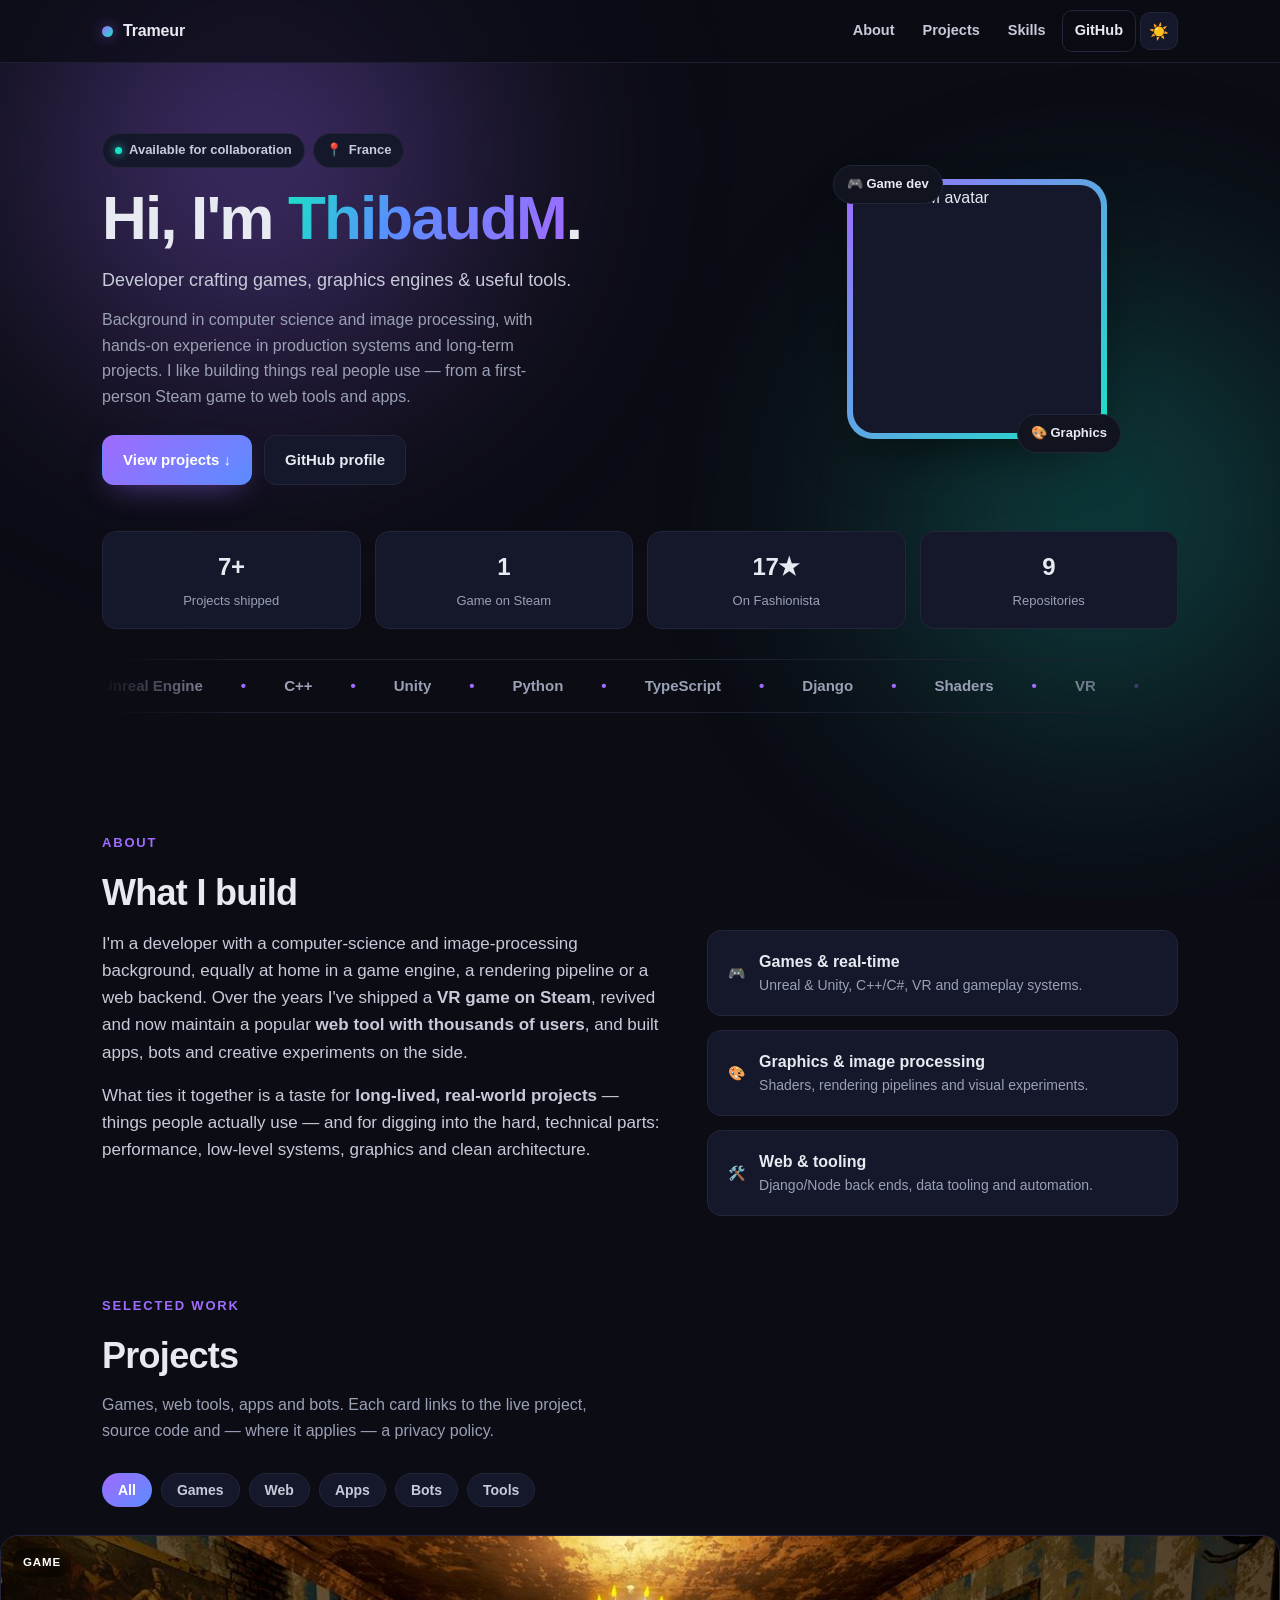
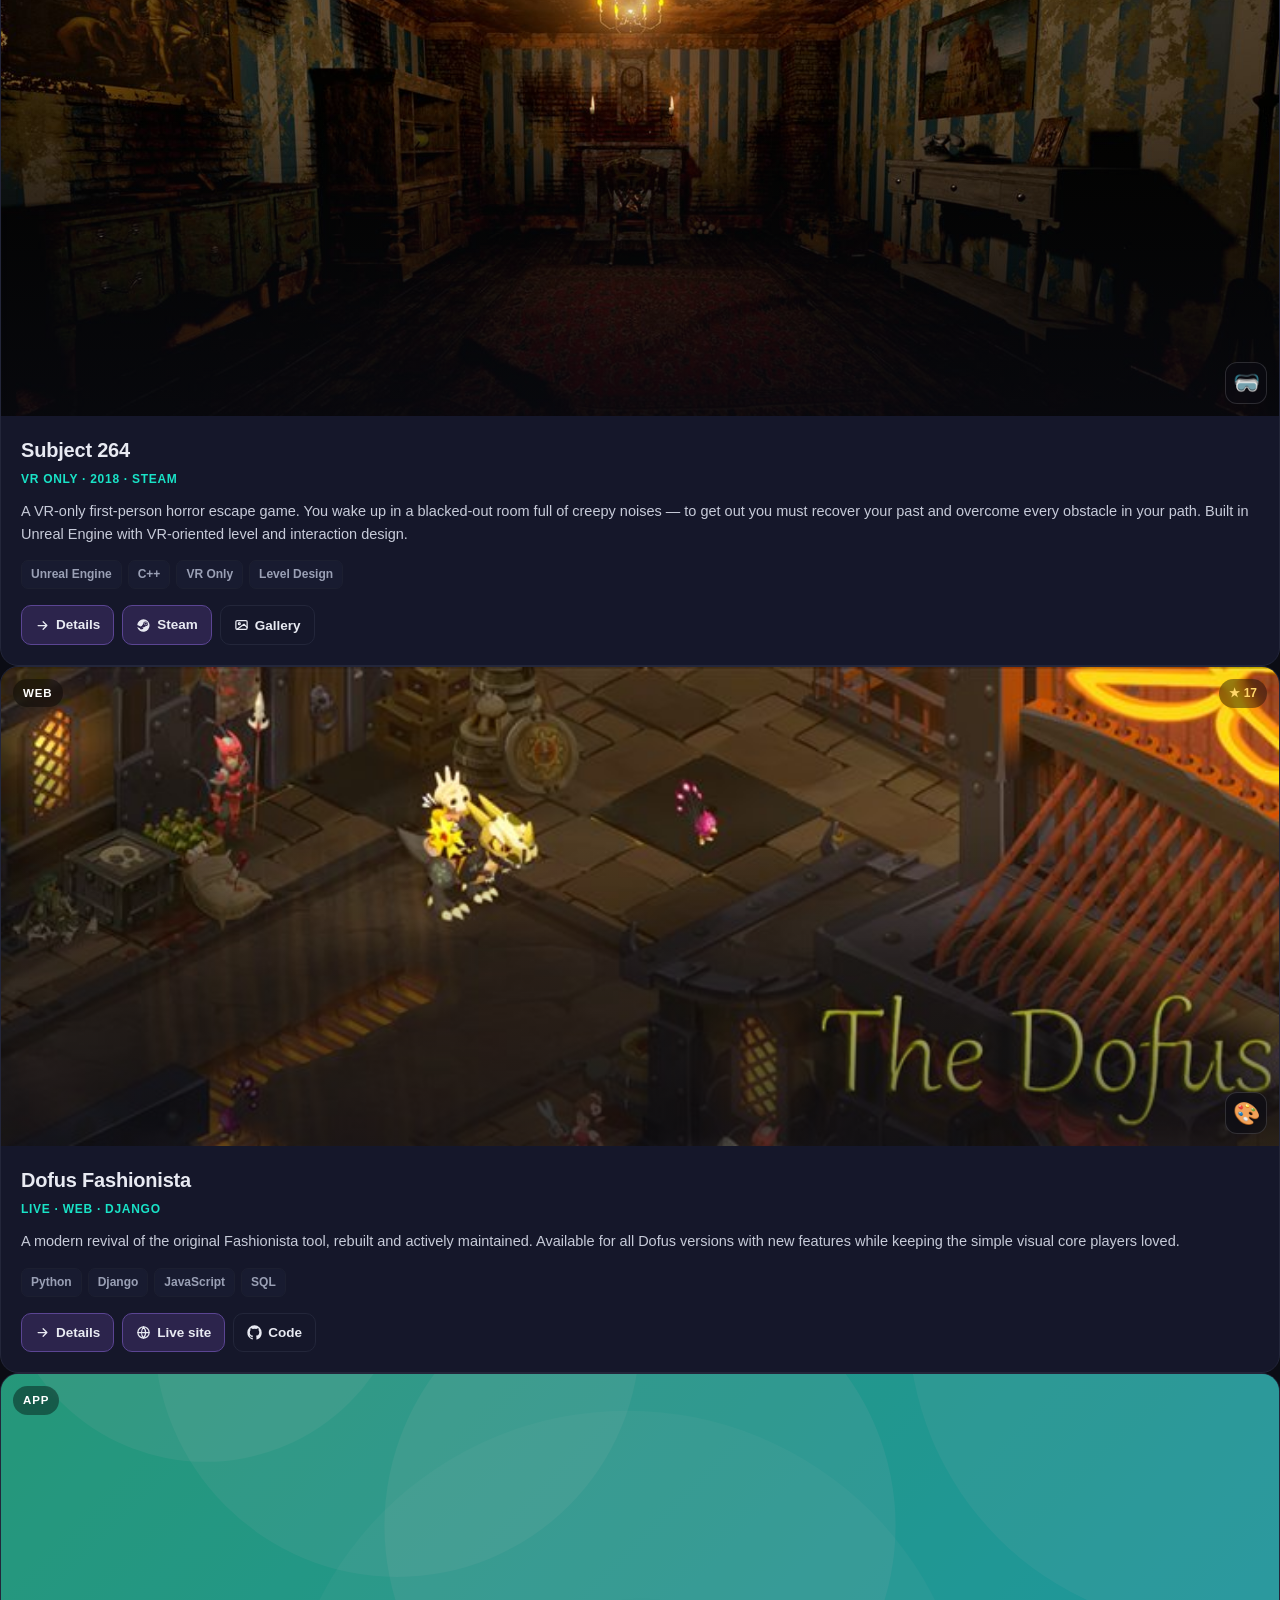
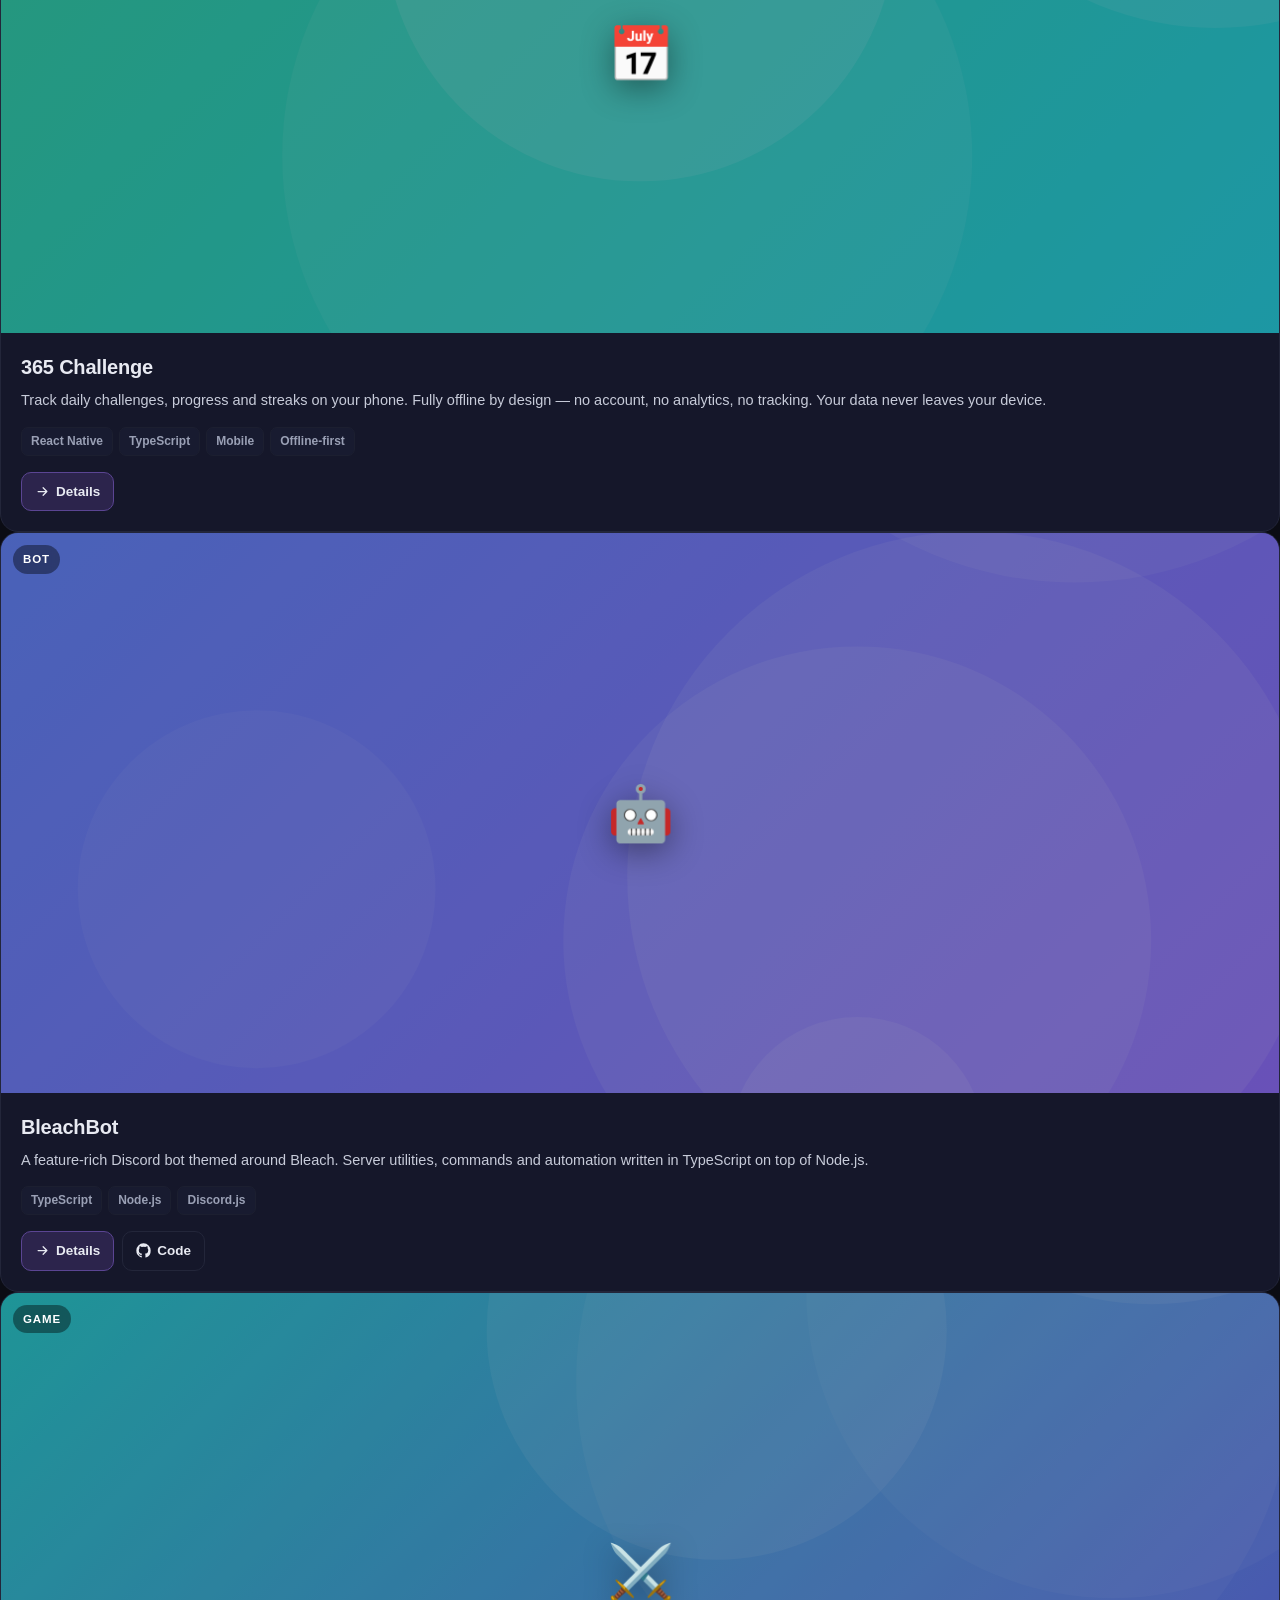
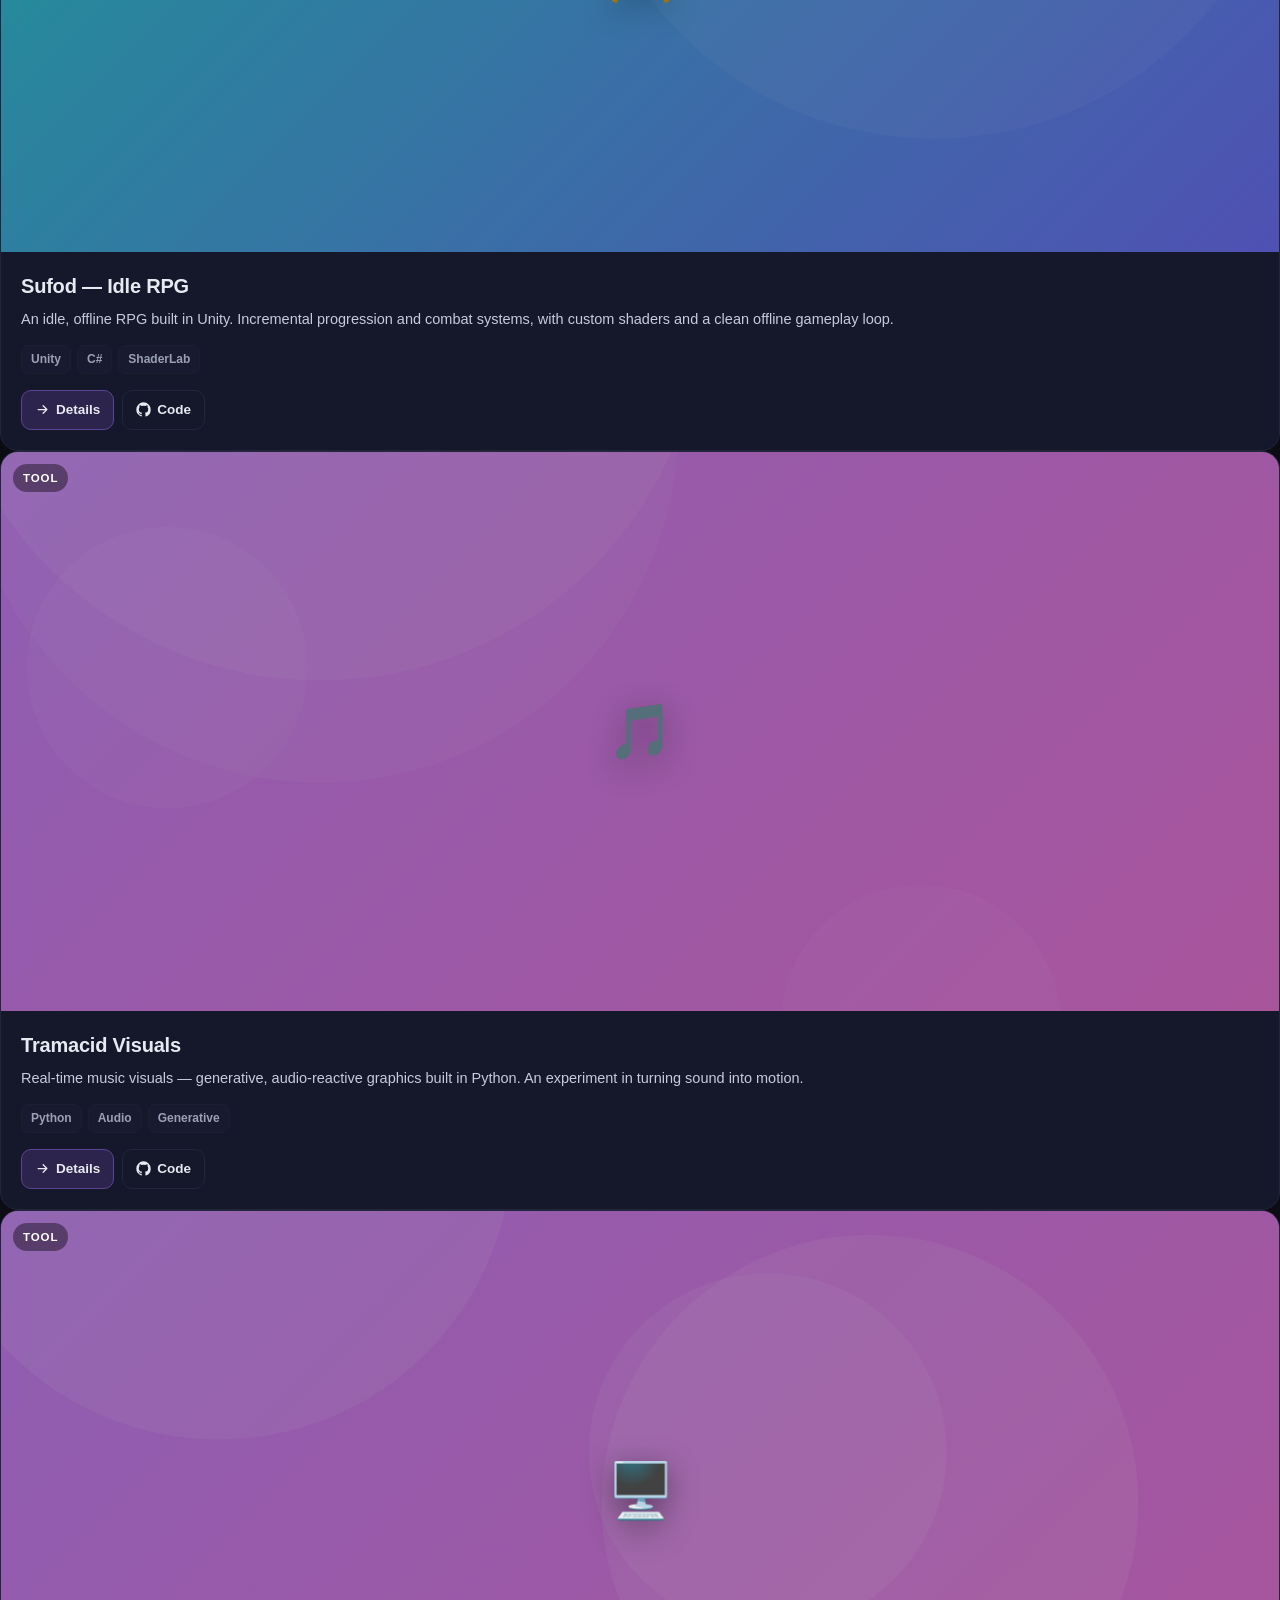
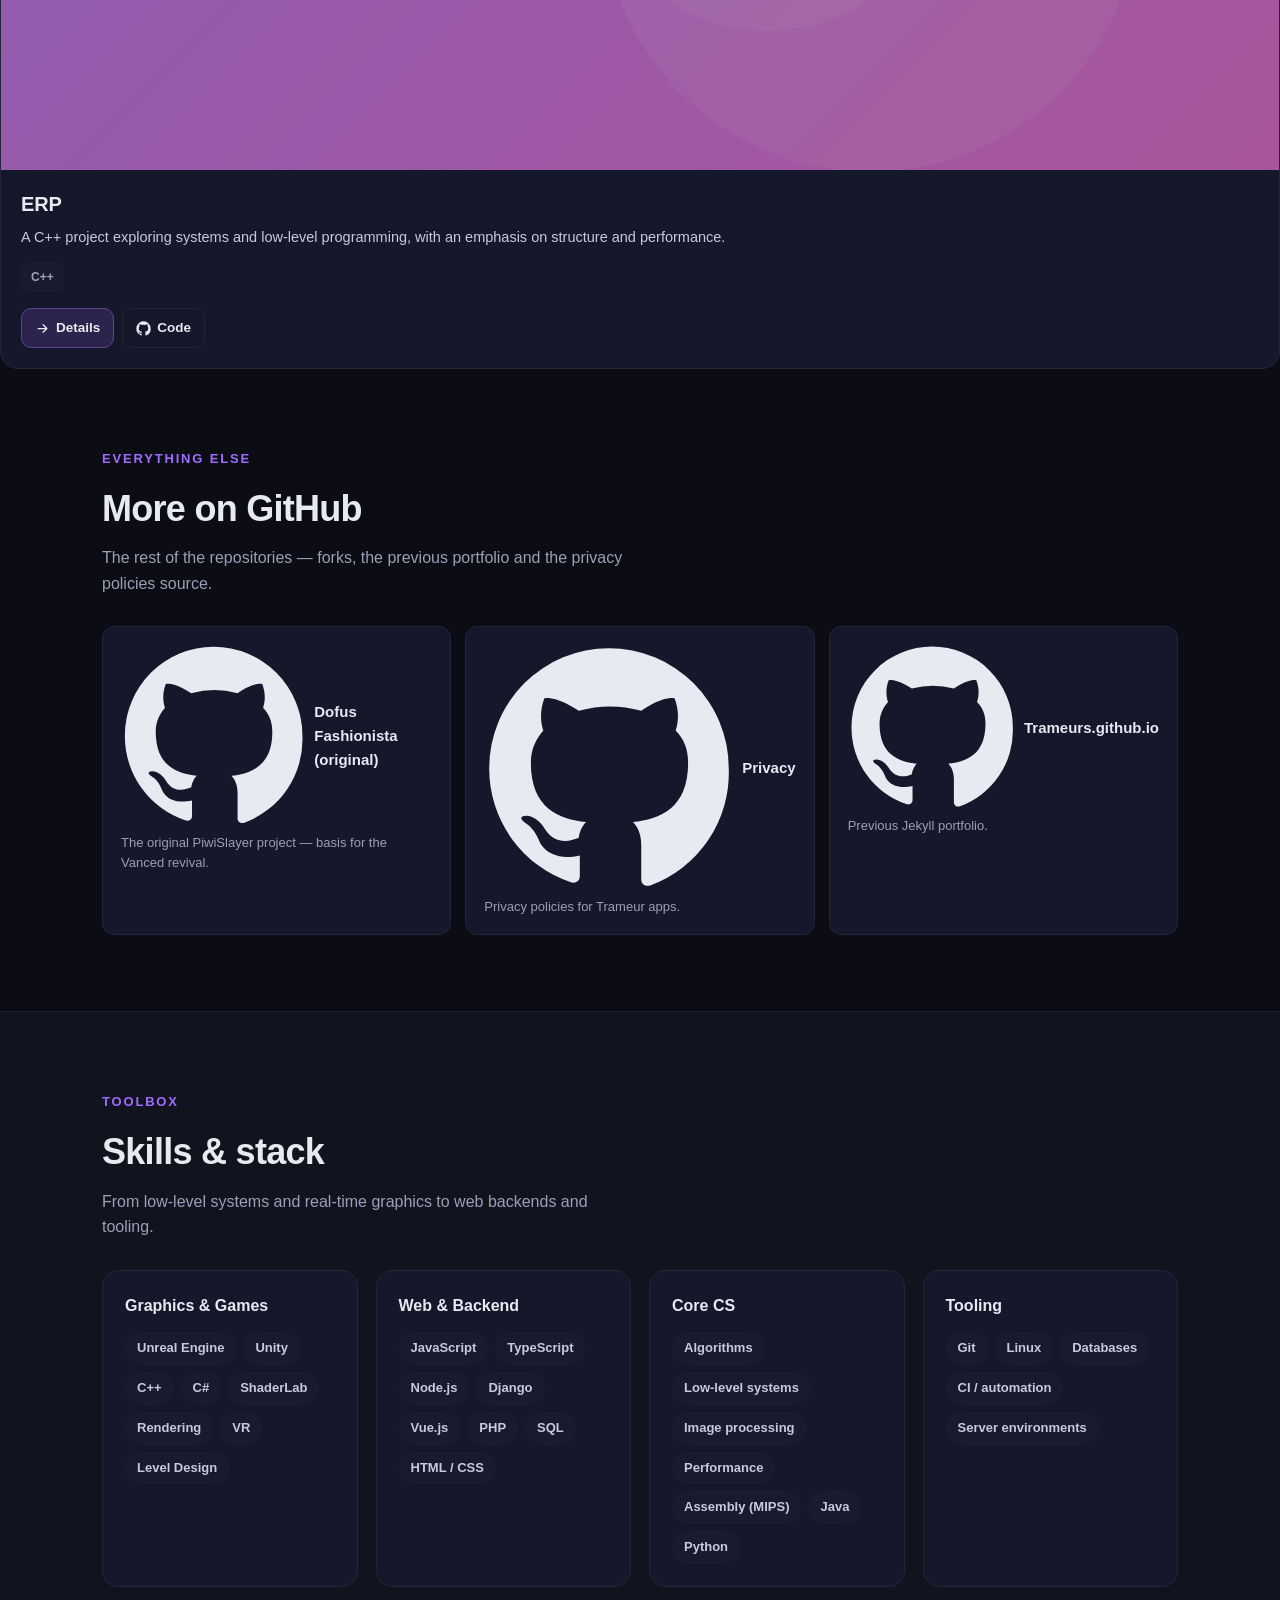
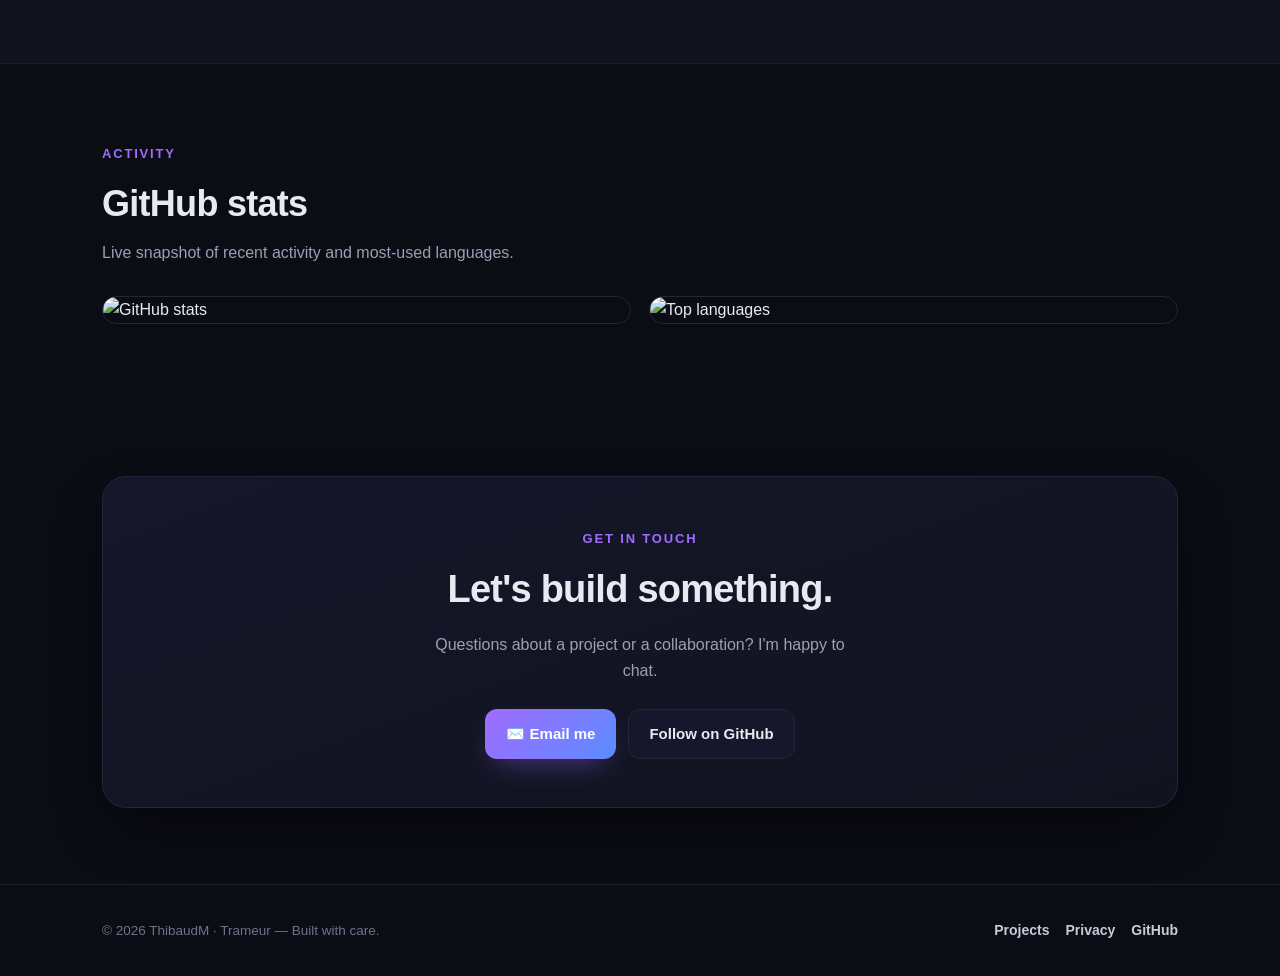
==== commit 35348f50: "De-emphasize privacy policies, keep the focus on the portfolio - Remove the 'Privacy policies' hero " ====
--- a/docs/index.html
+++ b/docs/index.html
@@ -25,7 +25,6 @@
         <a class="nav-hide-sm" href="#about">About</a>
         <a class="nav-hide-sm" href="#projects">Projects</a>
         <a class="nav-hide-sm" href="#skills">Skills</a>
-        <a class="nav-hide-sm" href="privacy/">Privacy</a>
         <a class="nav-cta" data-meta="github" href="https://github.com/Trameur" target="_blank" rel="noopener">GitHub</a>
         <button id="theme-toggle" class="icon-btn" type="button" aria-label="Toggle theme">☀️</button>
       </nav>
@@ -47,7 +46,6 @@
           <div class="cta-row">
             <a class="btn btn-primary" href="#projects">View projects ↓</a>
             <a class="btn btn-ghost" data-meta="github" href="https://github.com/Trameur" target="_blank" rel="noopener">GitHub profile</a>
-            <a class="btn btn-ghost" href="privacy/">Privacy policies</a>
           </div>
         </div>
         <div class="avatar-card">
@@ -158,7 +156,7 @@
         <div class="contact-card reveal">
           <span class="kicker">Get in touch</span>
           <h2>Let's build something.</h2>
-          <p>Questions about a project, a privacy policy, or a collaboration? I'm happy to chat.</p>
+          <p>Questions about a project or a collaboration? I'm happy to chat.</p>
           <div class="cta-row" style="justify-content:center;">
             <a class="btn btn-primary" data-meta="email" href="mailto:trameurlabs@gmail.com">✉️ Email me</a>
             <a class="btn btn-ghost" data-meta="github" href="https://github.com/Trameur" target="_blank" rel="noopener">Follow on GitHub</a>
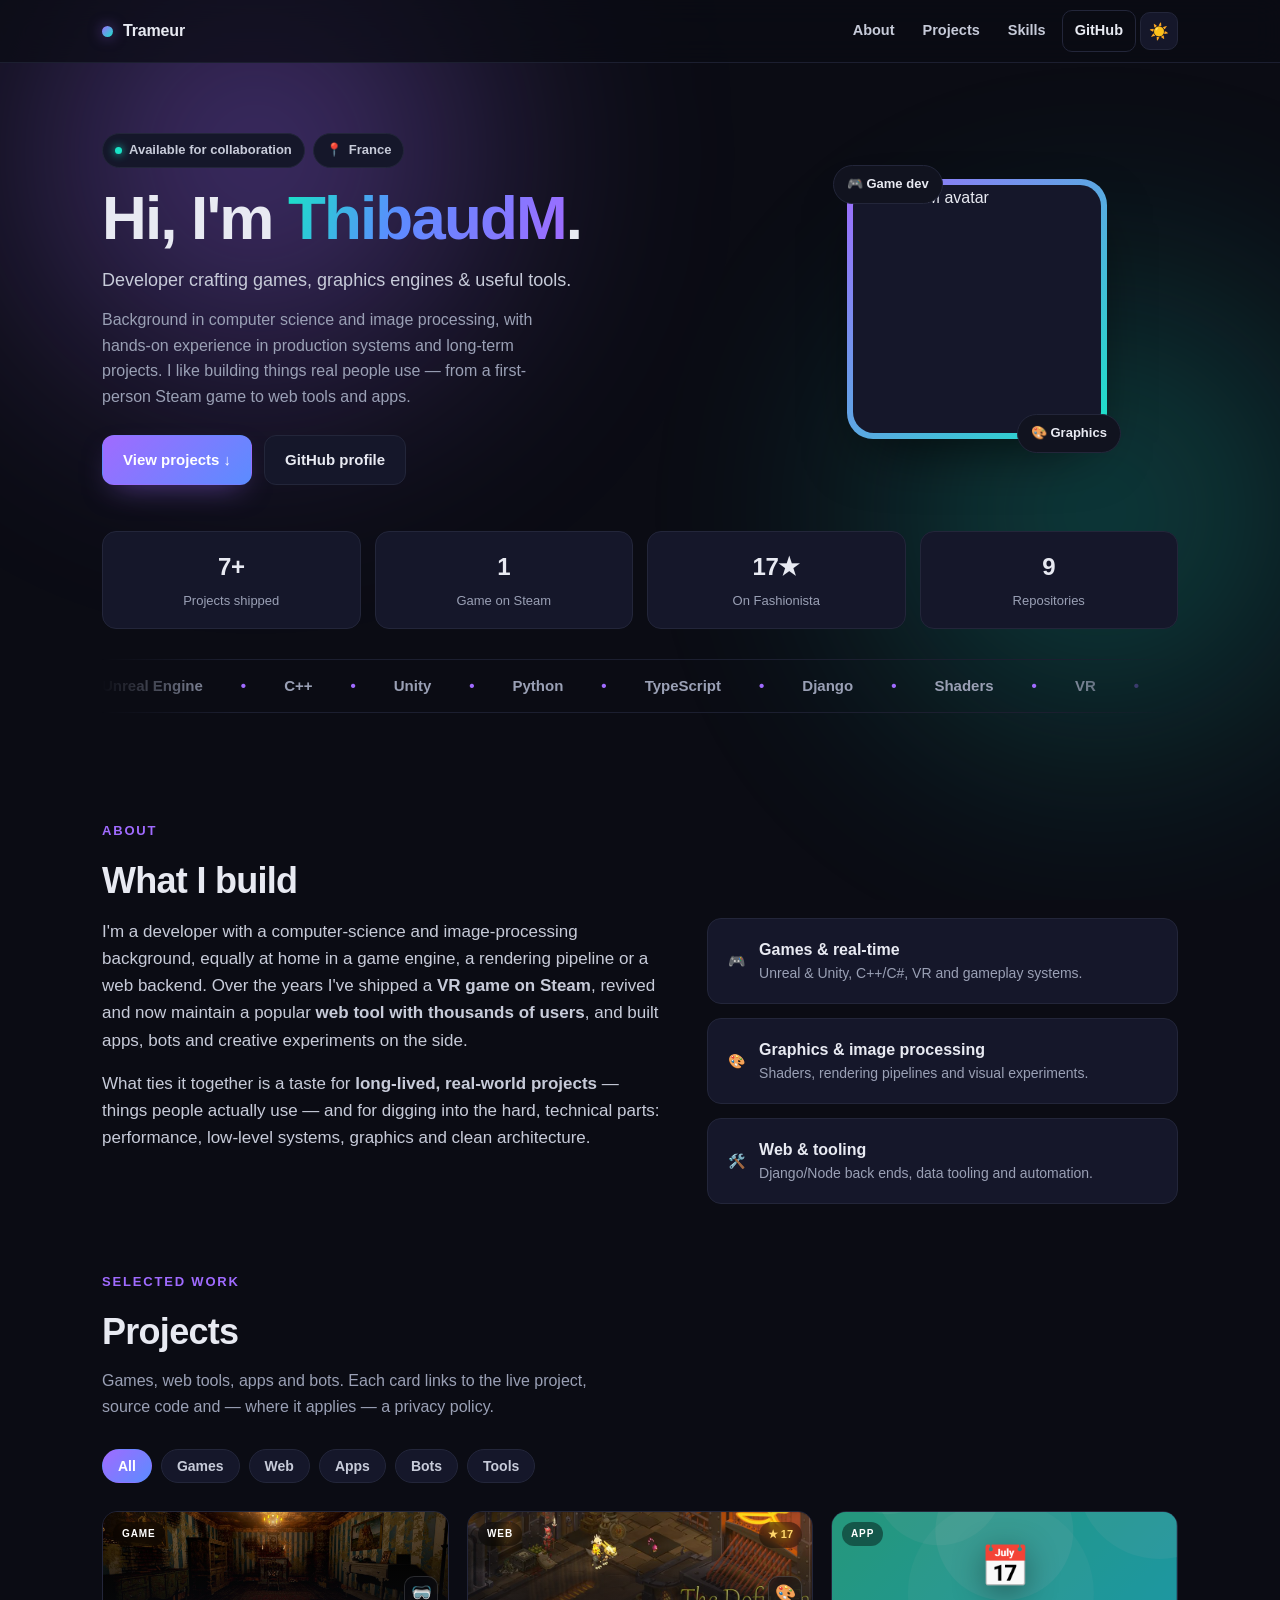
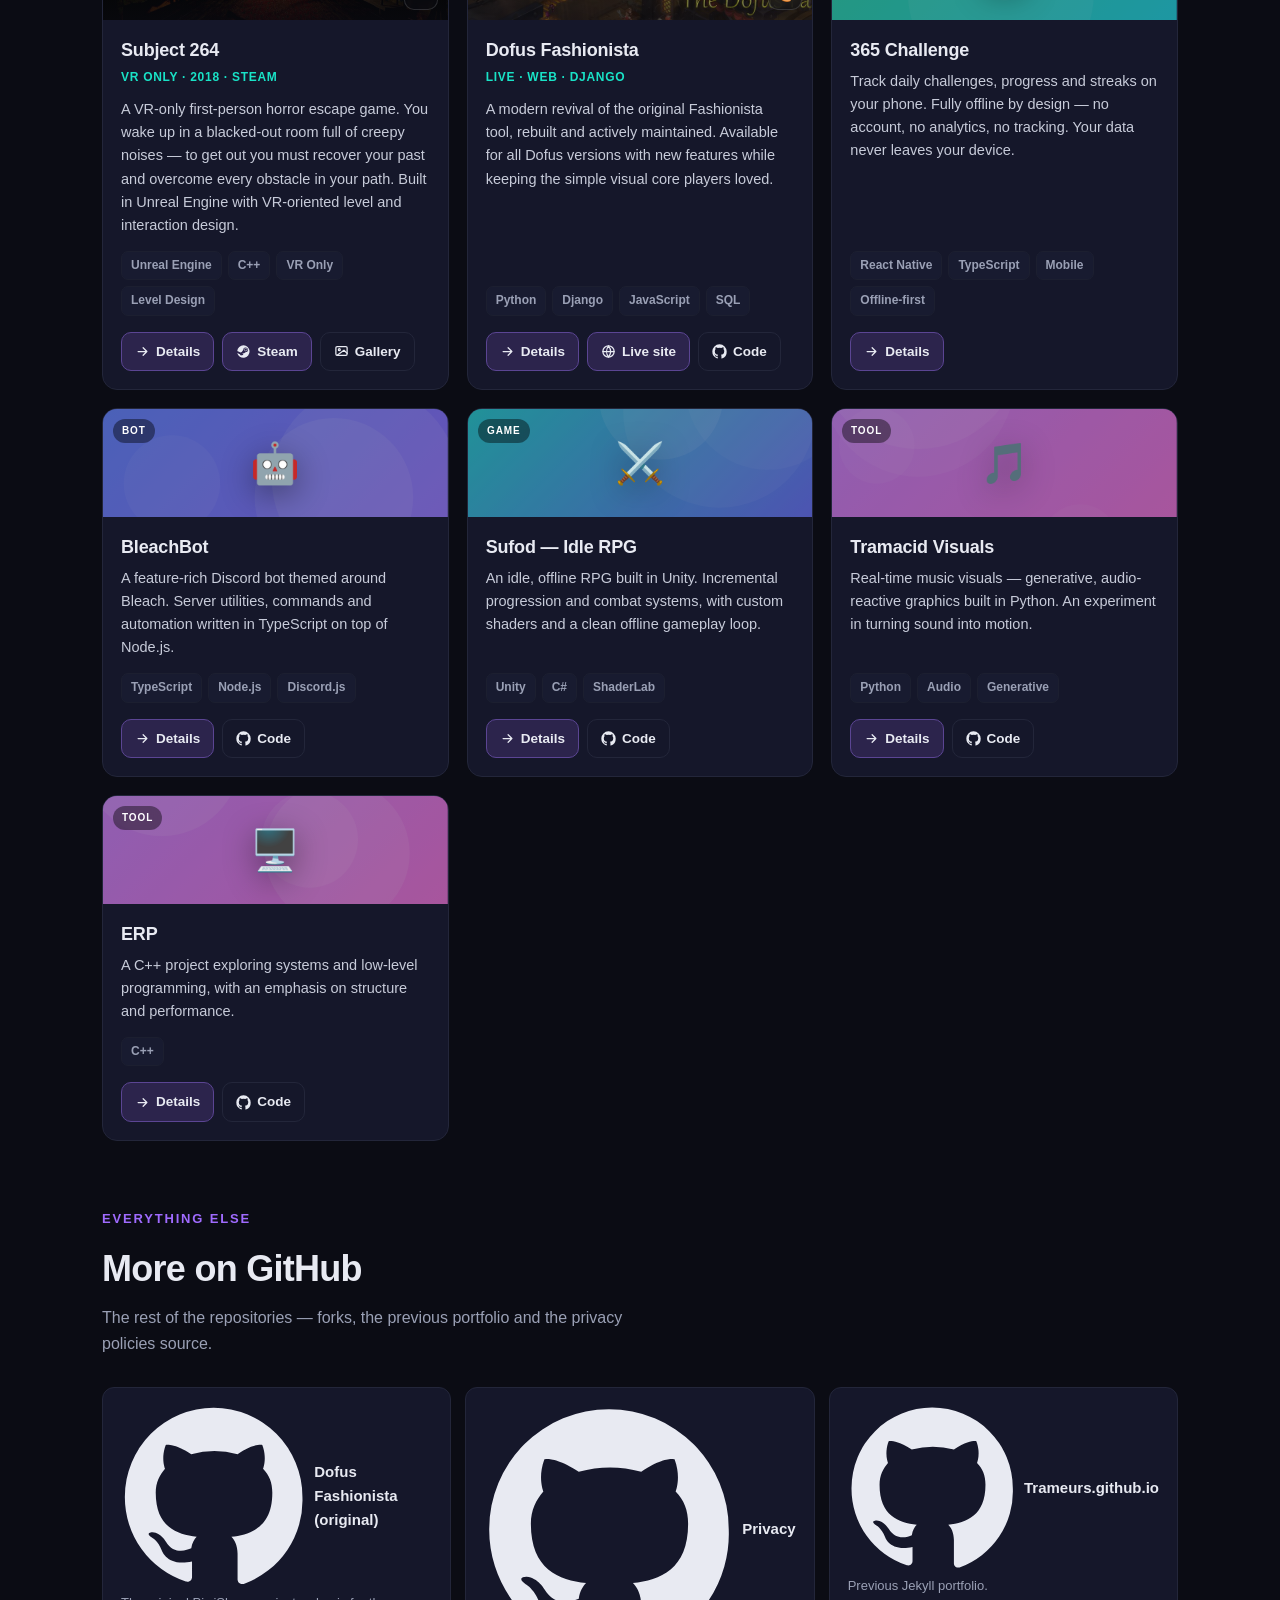
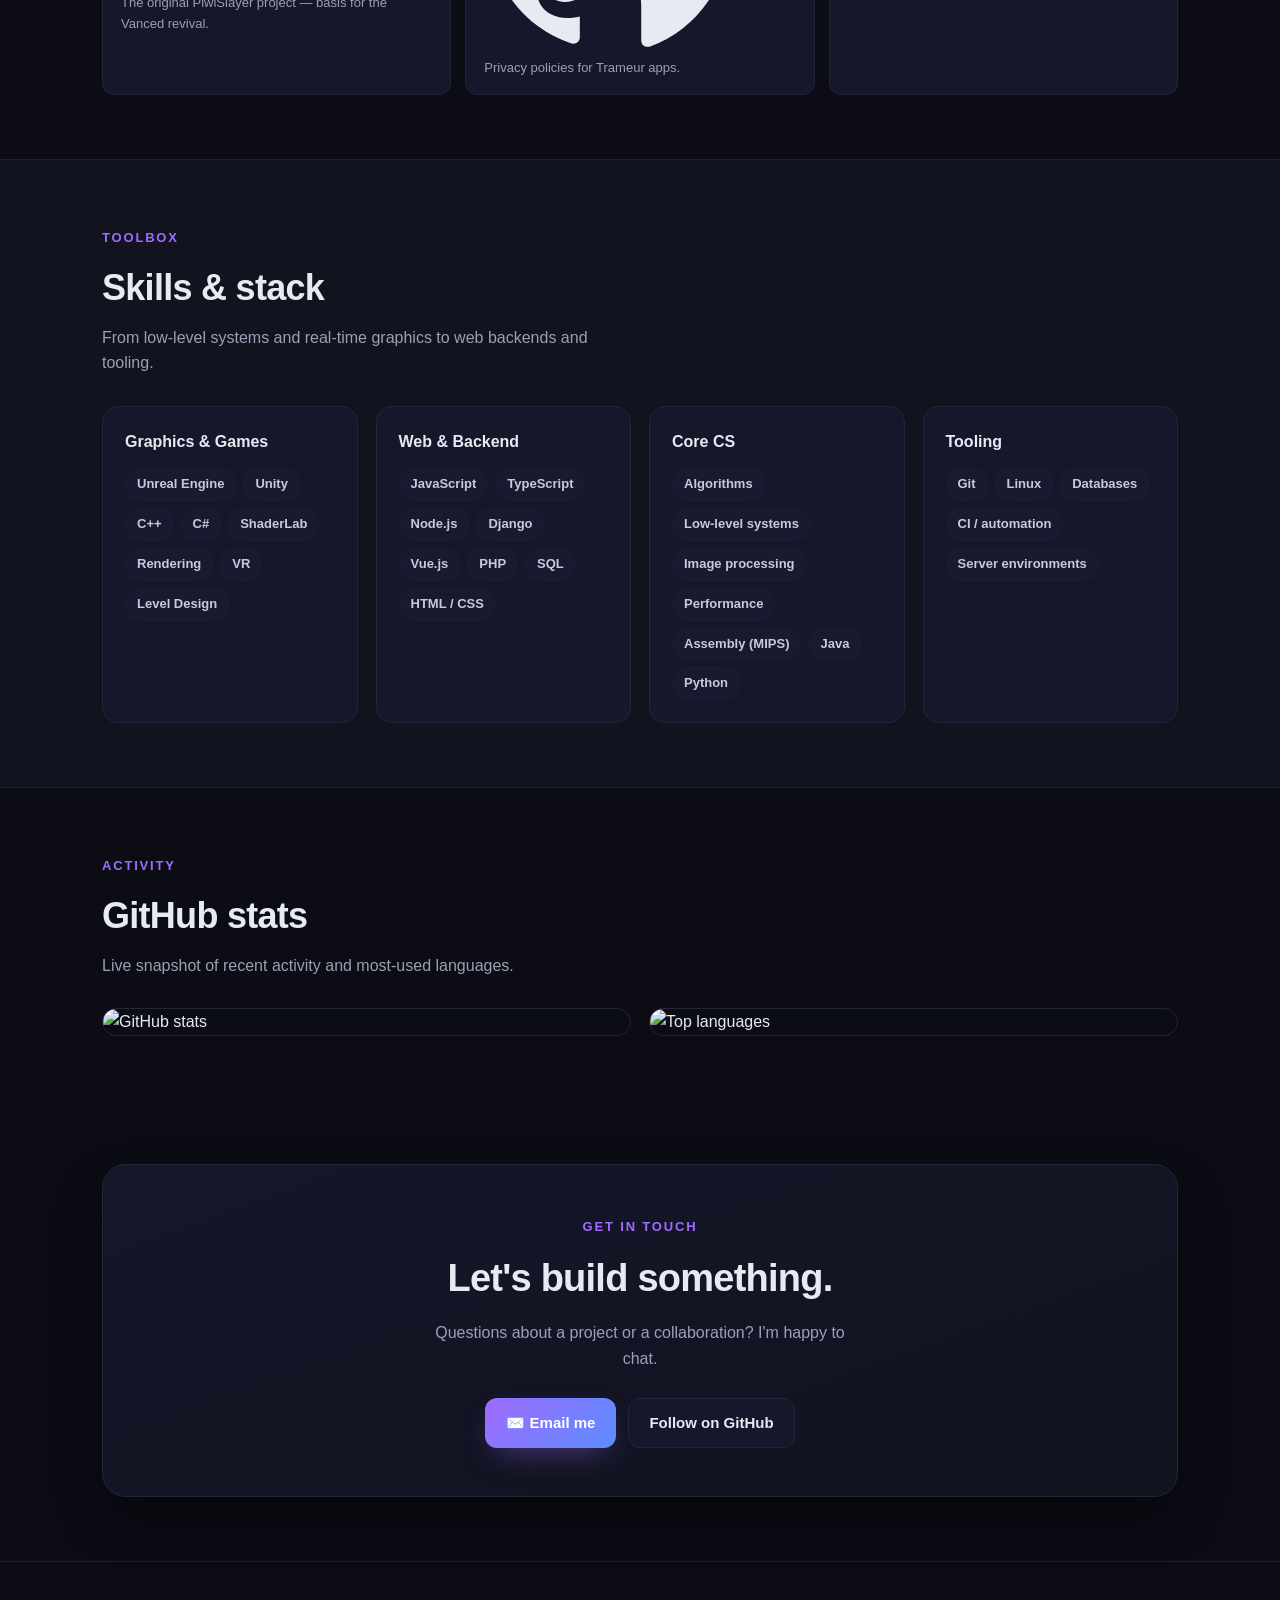
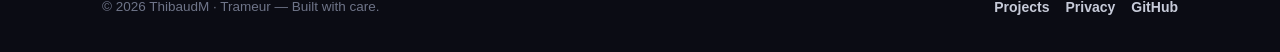
==== commit f8b6399b: "Sleeker project grid and fix broken multi-column layout - Fix duplicate id="projects" (section + gri" ====
--- a/docs/index.html
+++ b/docs/index.html
@@ -113,7 +113,7 @@
           <button class="chip" data-filter="tools">Tools</button>
         </div>
 
-        <div class="grid" id="projects"></div>
+        <div class="grid" id="projects-grid"></div>
       </div>
     </section>
 
--- a/docs/assets/css/style.css
+++ b/docs/assets/css/style.css
@@ -18,7 +18,7 @@
   --accent-3: #19e3c7;
   --ring: rgba(160, 107, 255, 0.5);
   --shadow: 0 24px 60px -20px rgba(0, 0, 0, 0.7);
-  --radius: 18px;
+  --radius: 15px;
   --maxw: 1120px;
   color-scheme: dark;
 }
@@ -107,7 +107,7 @@
 
 /* Layout ----------------------------------------------------------- */
 .wrap { width: 100%; max-width: var(--maxw); margin: 0 auto; padding: 0 22px; }
-section { padding: 76px 0; }
+section { padding: 64px 0; }
 a { color: var(--accent); text-decoration: none; }
 a:hover { text-decoration: underline; }
 img { max-width: 100%; }
@@ -322,8 +322,8 @@
 /* Project grid ----------------------------------------------------- */
 .grid {
   display: grid;
-  grid-template-columns: repeat(auto-fill, minmax(320px, 1fr));
-  gap: 22px;
+  grid-template-columns: repeat(auto-fill, minmax(290px, 1fr));
+  gap: 18px;
 }
 .card {
   display: flex;
@@ -335,51 +335,48 @@
   transition: transform 0.22s ease, border-color 0.22s ease, box-shadow 0.22s ease;
 }
 .card:hover {
-  transform: translateY(-6px);
-  border-color: color-mix(in srgb, var(--accent) 55%, var(--border));
+  transform: translateY(-4px);
+  border-color: color-mix(in srgb, var(--accent) 45%, var(--border));
   box-shadow: var(--shadow);
 }
-.card.featured { grid-column: span 2; }
-@media (max-width: 720px) { .card.featured { grid-column: span 1; } }
 
 .cover {
   position: relative;
-  aspect-ratio: 16 / 7;
+  aspect-ratio: 16 / 5;
   display: grid;
   place-items: center;
   overflow: hidden;
 }
-.card.featured .cover { aspect-ratio: 16 / 6; }
 .cover svg { position: absolute; inset: 0; width: 100%; height: 100%; }
 .cover .emoji {
   position: relative;
-  font-size: 54px;
+  font-size: 40px;
   filter: drop-shadow(0 8px 16px rgba(0,0,0,0.4));
 }
 .cover .cat-tag {
   position: absolute;
-  top: 12px; left: 12px;
-  font-size: 11.5px; font-weight: 800;
-  letter-spacing: 0.08em; text-transform: uppercase;
-  padding: 5px 10px;
+  top: 10px; left: 10px;
+  font-size: 10px; font-weight: 800;
+  letter-spacing: 0.09em; text-transform: uppercase;
+  padding: 4px 9px;
   border-radius: 999px;
-  background: rgba(0,0,0,0.4);
+  background: rgba(0,0,0,0.42);
   color: #fff;
   backdrop-filter: blur(4px);
 }
 .cover .star-tag {
   position: absolute;
-  top: 12px; right: 12px;
-  font-size: 12px; font-weight: 800;
-  padding: 5px 10px;
+  top: 10px; right: 10px;
+  font-size: 11px; font-weight: 800;
+  padding: 4px 9px;
   border-radius: 999px;
-  background: rgba(0,0,0,0.4);
+  background: rgba(0,0,0,0.42);
   color: #ffd76b;
   backdrop-filter: blur(4px);
 }
 
-.card-body { padding: 18px 20px 20px; display: flex; flex-direction: column; flex: 1; }
-.card-body h3 { margin: 0 0 6px; font-size: 20px; font-weight: 800; letter-spacing: -0.01em; }
+.card-body { padding: 16px 18px 18px; display: flex; flex-direction: column; flex: 1; }
+.card-body h3 { margin: 0 0 5px; font-size: 18px; font-weight: 800; letter-spacing: -0.01em; }
 .card-body h3 a { color: inherit; text-decoration: none; }
 .card-body h3 a:hover { color: var(--accent); }
 .card-body p { margin: 0 0 14px; color: var(--text-2); font-size: 14.5px; flex: 1; }
@@ -498,12 +495,12 @@
   background: linear-gradient(180deg, rgba(11,12,20,0) 35%, rgba(11,12,20,0.62));
 }
 .emoji-badge {
-  position: absolute; bottom: 12px; right: 12px;
-  width: 42px; height: 42px;
+  position: absolute; bottom: 10px; right: 10px;
+  width: 34px; height: 34px;
   display: grid; place-items: center;
-  font-size: 22px;
-  border-radius: 12px;
-  background: rgba(11,12,20,0.55);
+  font-size: 17px;
+  border-radius: 10px;
+  background: rgba(11,12,20,0.5);
   border: 1px solid rgba(255,255,255,0.14);
   backdrop-filter: blur(6px);
 }
@@ -561,16 +558,16 @@
 .detail { }
 .detail-cover {
   position: relative;
-  aspect-ratio: 16 / 6;
-  border-radius: 22px;
+  aspect-ratio: 21 / 6;
+  border-radius: 18px;
   overflow: hidden;
   display: grid; place-items: center;
   border: 1px solid var(--border);
   box-shadow: var(--shadow);
 }
 .detail-cover svg { position: absolute; inset: 0; width: 100%; height: 100%; }
-.detail-cover .emoji { position: relative; font-size: 72px; filter: drop-shadow(0 10px 20px rgba(0,0,0,0.4)); }
-@media (max-width: 640px) { .detail-cover { aspect-ratio: 16 / 9; } }
+.detail-cover .emoji { position: relative; font-size: 52px; filter: drop-shadow(0 10px 20px rgba(0,0,0,0.4)); }
+@media (max-width: 640px) { .detail-cover { aspect-ratio: 16 / 7; } }
 
 .detail-head { padding: 28px 4px 0; }
 .detail-head h1 {
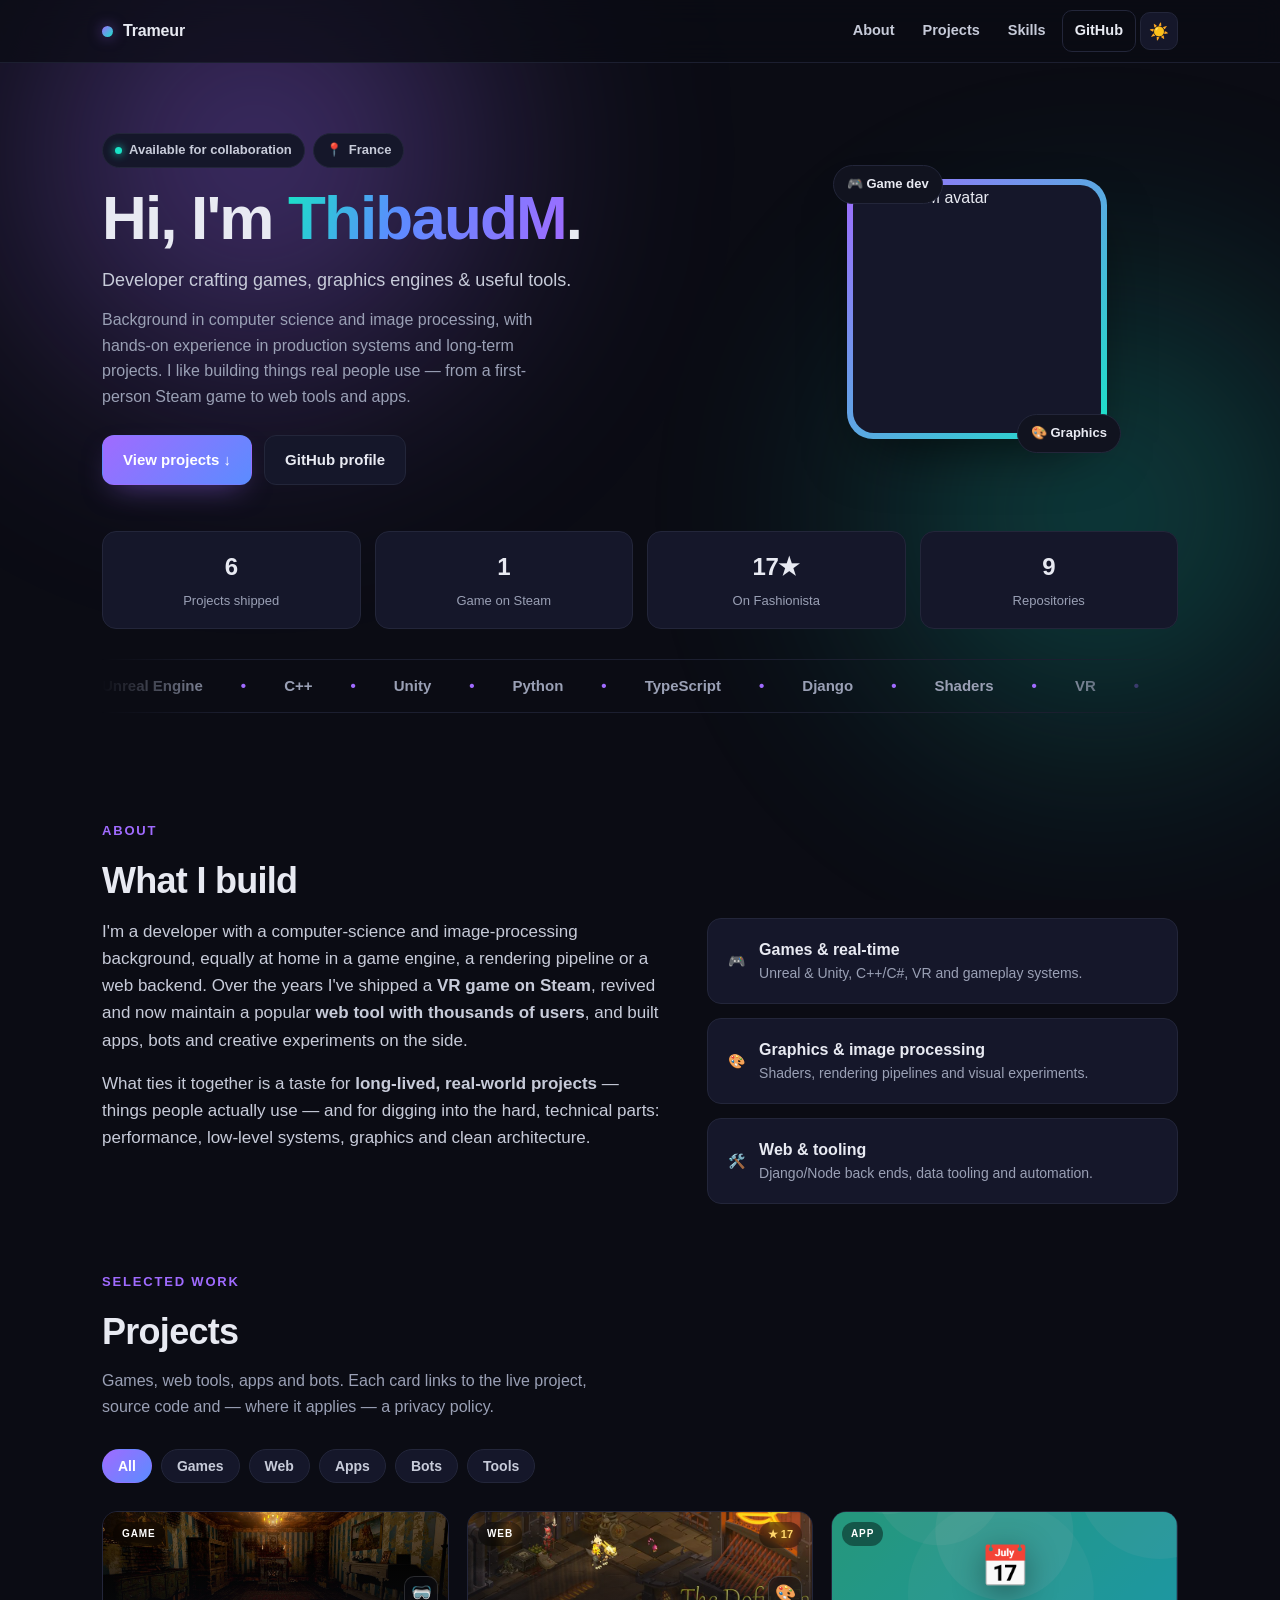
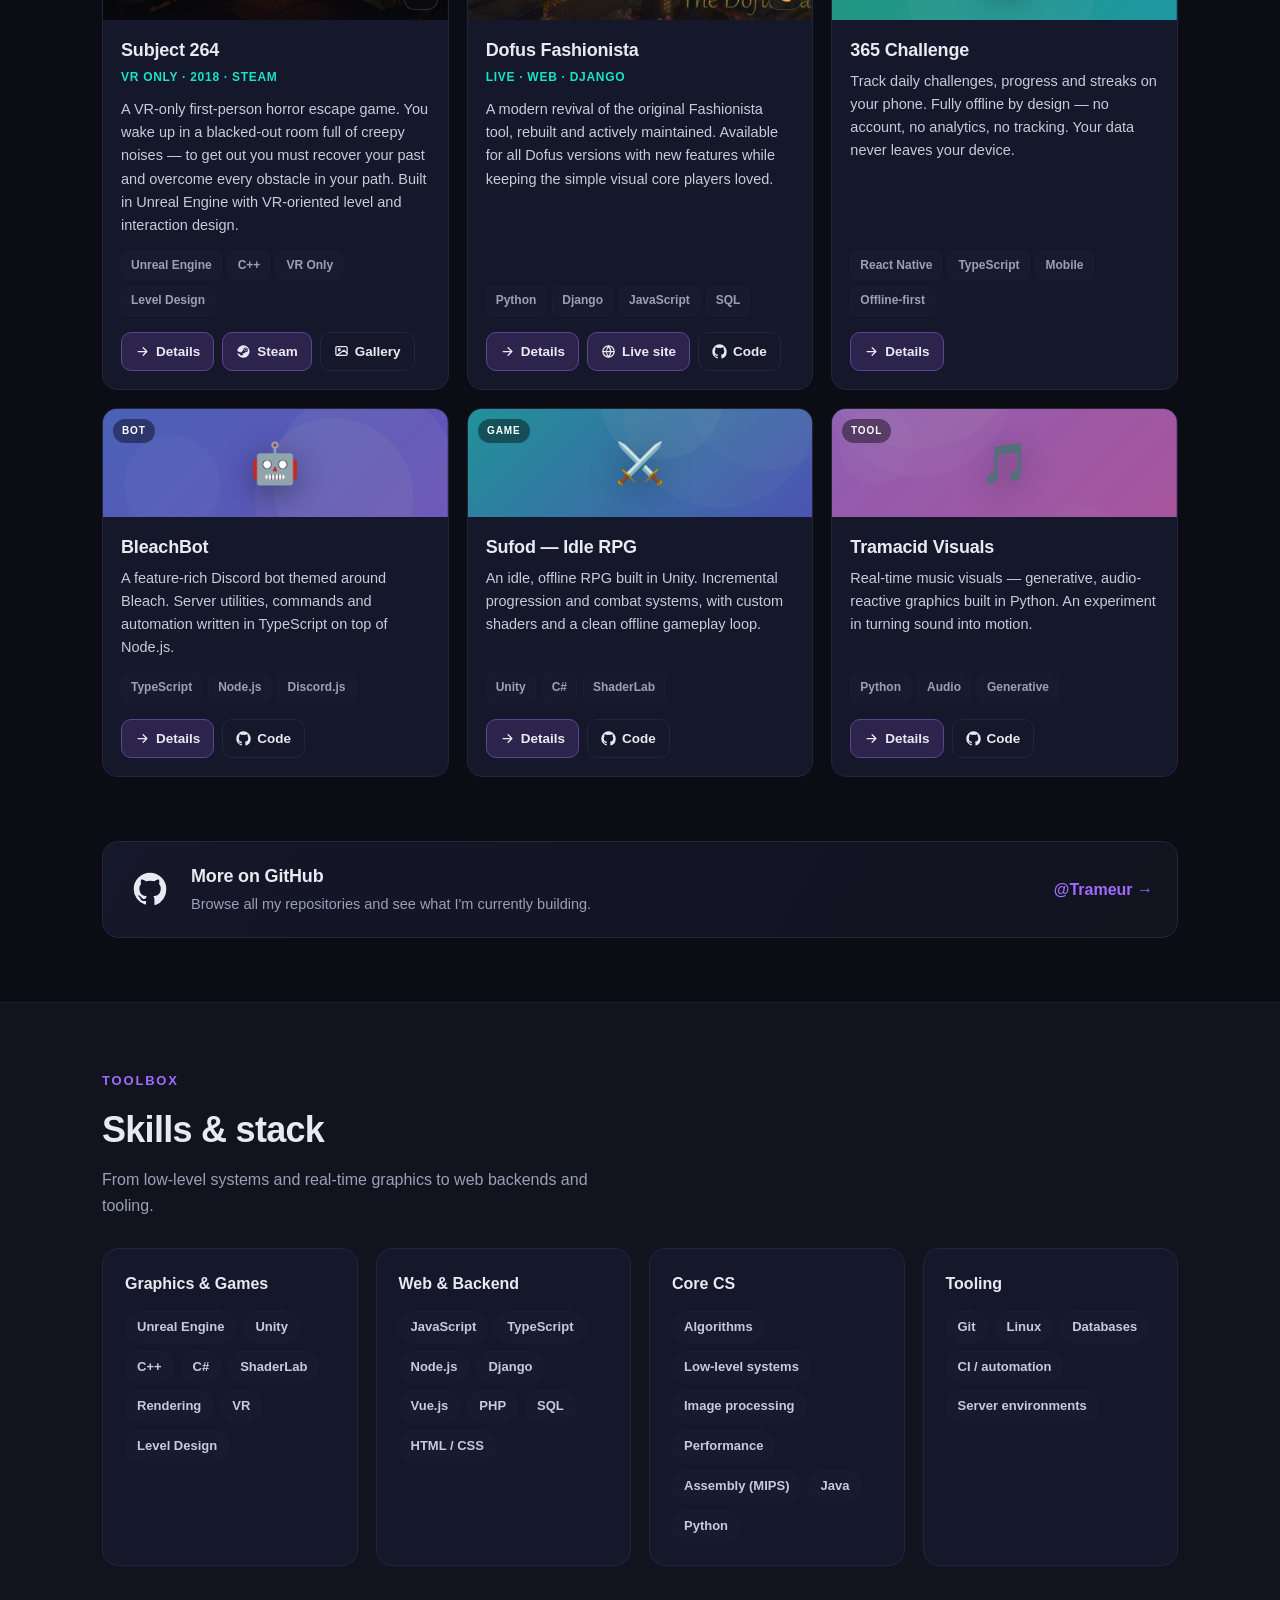
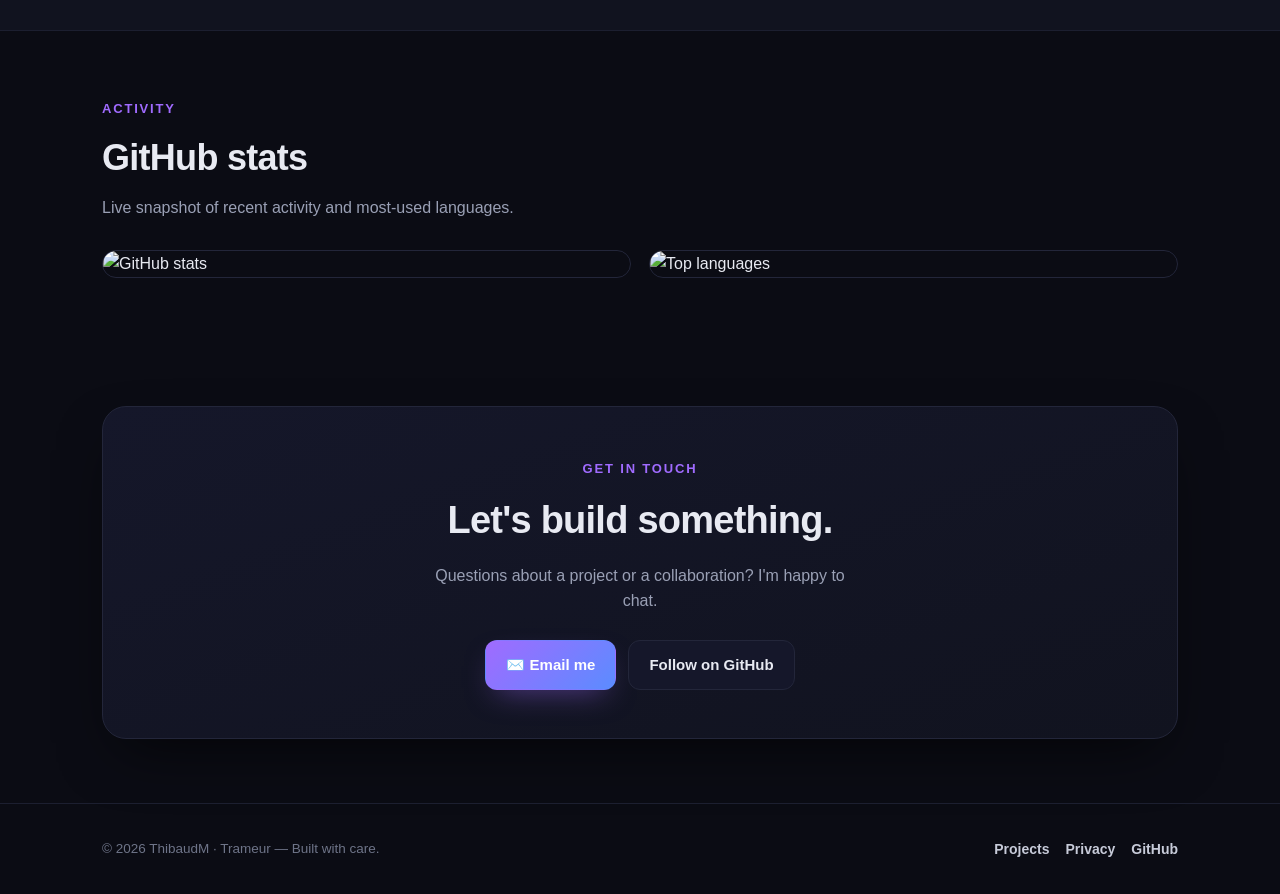
==== commit e98b9dbd: "Simplify GitHub section and drop the ERP project - Replace the 'More on GitHub' repo list with a sin" ====
--- a/docs/index.html
+++ b/docs/index.html
@@ -57,7 +57,7 @@
 
       <div class="wrap">
         <div class="stat-strip">
-          <div class="stat reveal"><b>7+</b><span>Projects shipped</span></div>
+          <div class="stat reveal"><b>6</b><span>Projects shipped</span></div>
           <div class="stat reveal"><b>1</b><span>Game on Steam</span></div>
           <div class="stat reveal"><b>17★</b><span>On Fashionista</span></div>
           <div class="stat reveal"><b>9</b><span>Repositories</span></div>
@@ -117,13 +117,19 @@
       </div>
     </section>
 
-    <!-- More repos -->
+    <!-- GitHub CTA -->
     <section style="padding-top:0;">
       <div class="wrap">
-        <span class="kicker">Everything else</span>
-        <h2 class="section-title">More on GitHub</h2>
-        <p class="section-sub">The rest of the repositories — forks, the previous portfolio and the privacy policies source.</p>
-        <div class="more-grid" id="more-repos"></div>
+        <a class="gh-banner reveal" data-meta="github" href="https://github.com/Trameur" target="_blank" rel="noopener">
+          <span class="gh-ic" aria-hidden="true">
+            <svg viewBox="0 0 24 24" fill="currentColor"><path d="M12 .5A11.5 11.5 0 0 0 .5 12 11.5 11.5 0 0 0 8.4 23c.6.1.8-.3.8-.6v-2c-3.2.7-3.9-1.4-3.9-1.4-.5-1.3-1.3-1.7-1.3-1.7-1-.7.1-.7.1-.7 1.1.1 1.7 1.2 1.7 1.2 1 1.7 2.6 1.2 3.3.9.1-.7.4-1.2.7-1.5-2.6-.3-5.3-1.3-5.3-5.7 0-1.3.5-2.3 1.2-3.1-.1-.3-.5-1.5.1-3.1 0 0 1-.3 3.3 1.2a11.4 11.4 0 0 1 6 0C17.3 5 18.3 5.3 18.3 5.3c.6 1.6.2 2.8.1 3.1.8.8 1.2 1.8 1.2 3.1 0 4.4-2.7 5.4-5.3 5.7.4.4.8 1.1.8 2.2v3.3c0 .3.2.7.8.6A11.5 11.5 0 0 0 23.5 12 11.5 11.5 0 0 0 12 .5Z"/></svg>
+          </span>
+          <span class="gh-text">
+            <b>More on GitHub</b>
+            <span>Browse all my repositories and see what I'm currently building.</span>
+          </span>
+          <span class="gh-go">@Trameur →</span>
+        </a>
       </div>
     </section>
 
--- a/docs/assets/css/style.css
+++ b/docs/assets/css/style.css
@@ -402,20 +402,32 @@
 .lnk.primary { background: color-mix(in srgb, var(--accent) 16%, transparent); border-color: color-mix(in srgb, var(--accent) 45%, var(--border)); }
 .lnk svg { width: 15px; height: 15px; }
 
-/* More repos ------------------------------------------------------- */
-.more-grid { display: grid; grid-template-columns: repeat(auto-fill, minmax(260px, 1fr)); gap: 14px; }
-.more-item {
-  display: block;
-  border: 1px solid var(--border);
-  background: var(--card);
-  border-radius: 12px;
-  padding: 16px 18px;
+/* GitHub banner ---------------------------------------------------- */
+.gh-banner {
+  display: flex; align-items: center; gap: 18px;
+  border: 1px solid var(--border);
+  background: linear-gradient(120deg, var(--card), var(--bg-soft));
+  border-radius: 16px;
+  padding: 20px 24px;
   color: var(--text);
-  transition: border-color 0.2s ease, transform 0.2s ease;
-}
-.more-item:hover { text-decoration: none; border-color: var(--accent); transform: translateY(-3px); }
-.more-item b { display: flex; align-items: center; gap: 8px; font-size: 15px; }
-.more-item span { display: block; color: var(--muted); font-size: 13px; margin-top: 4px; }
+  transition: border-color 0.2s ease, transform 0.2s ease, box-shadow 0.2s ease;
+}
+.gh-banner:hover {
+  text-decoration: none;
+  border-color: color-mix(in srgb, var(--accent) 50%, var(--border));
+  transform: translateY(-3px);
+  box-shadow: var(--shadow);
+}
+.gh-ic { flex: none; width: 46px; height: 46px; display: grid; place-items: center; color: var(--text); }
+.gh-ic svg { width: 34px; height: 34px; }
+.gh-text { flex: 1; min-width: 0; }
+.gh-text b { display: block; font-size: 18px; font-weight: 800; letter-spacing: -0.01em; }
+.gh-text > span { color: var(--muted); font-size: 14.5px; }
+.gh-go { flex: none; font-weight: 800; color: var(--accent); white-space: nowrap; }
+@media (max-width: 560px) {
+  .gh-banner { flex-wrap: wrap; gap: 12px; }
+  .gh-go { width: 100%; }
+}
 
 /* Skills ----------------------------------------------------------- */
 .skills-grid { display: grid; grid-template-columns: repeat(auto-fit, minmax(250px, 1fr)); gap: 18px; }
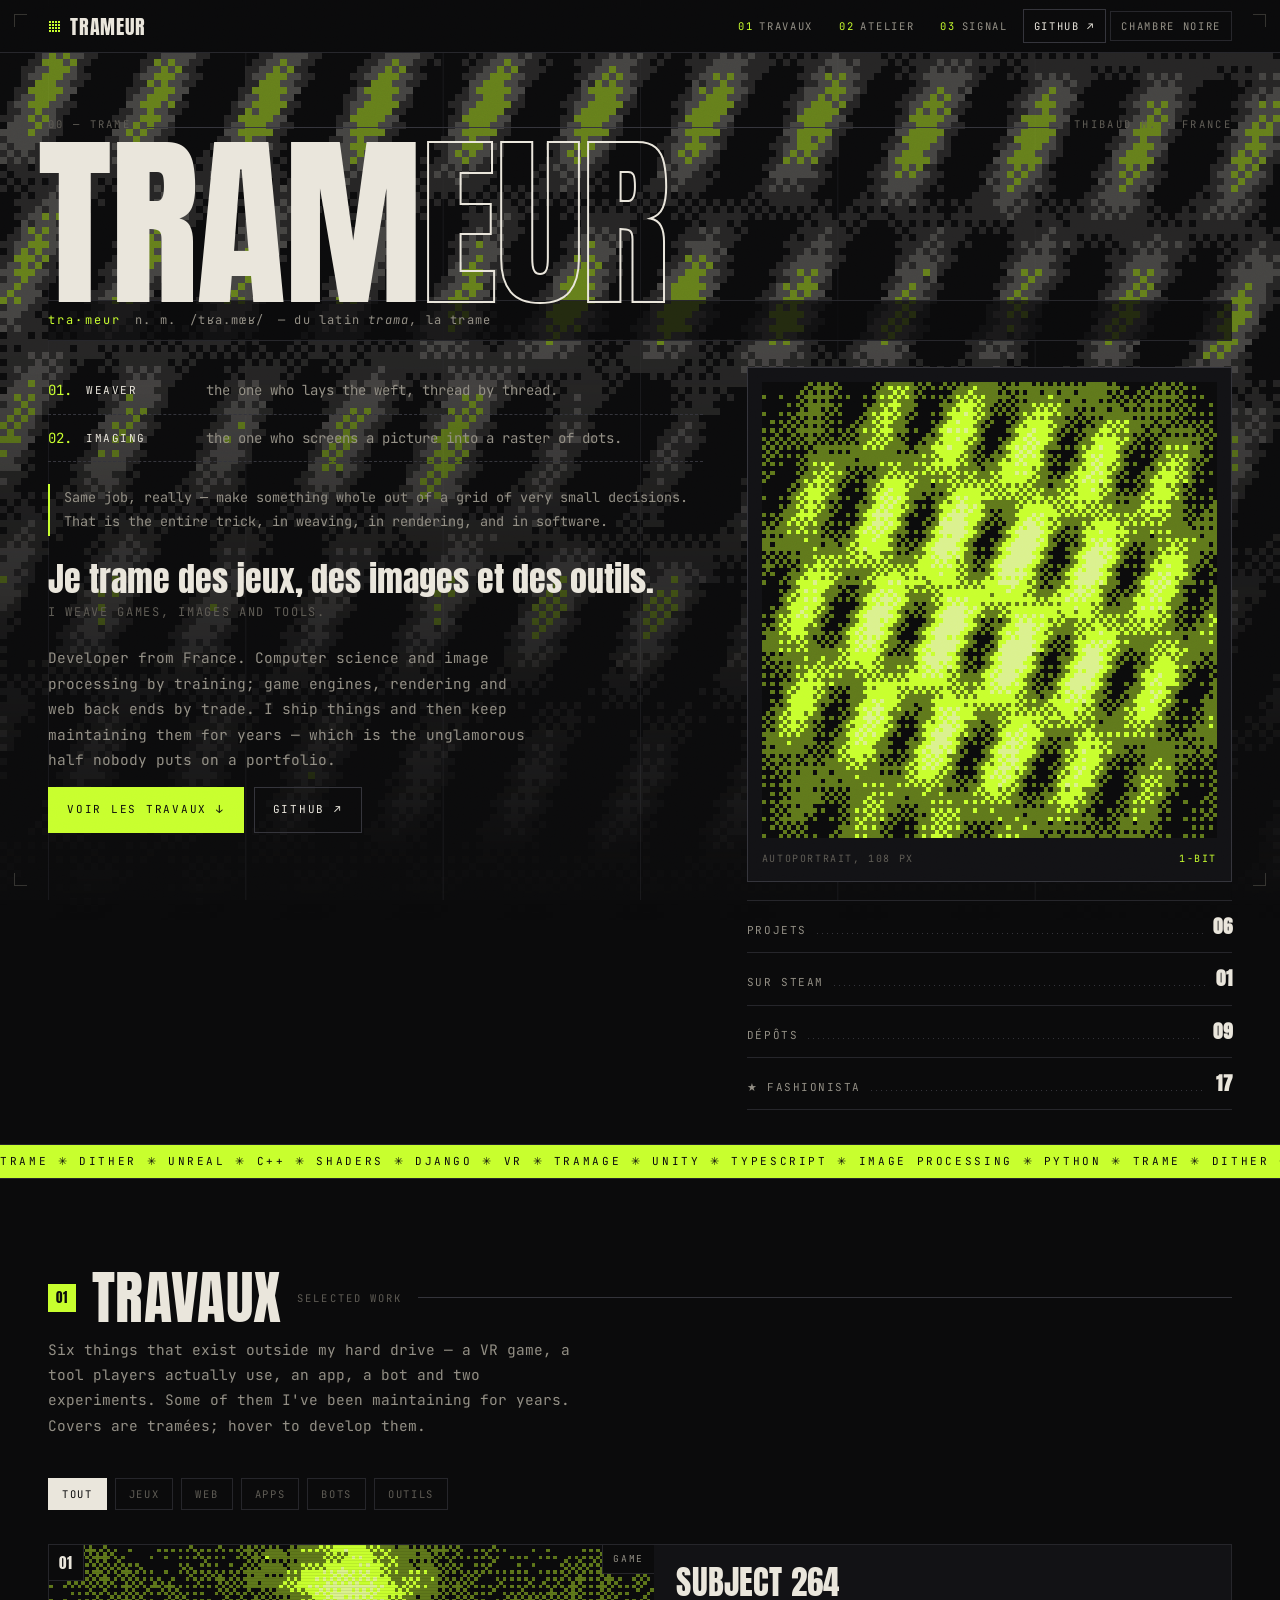
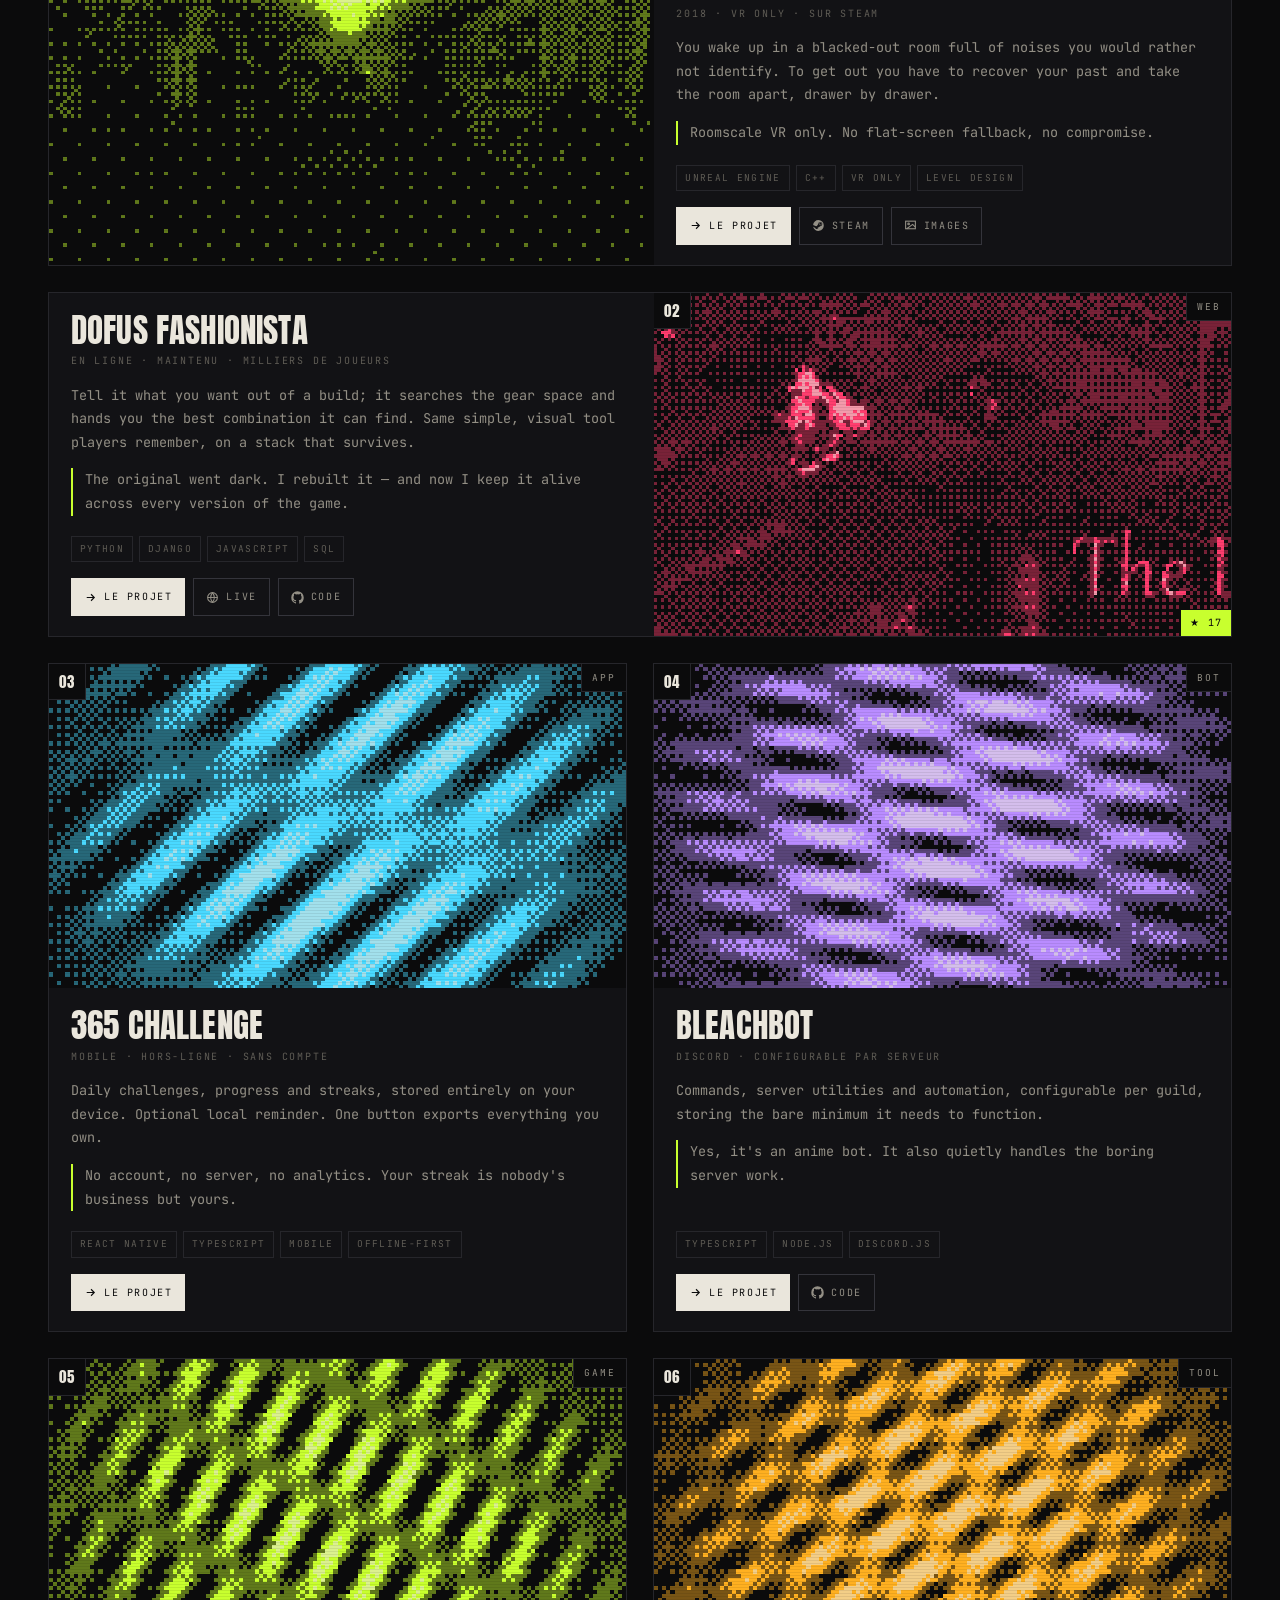
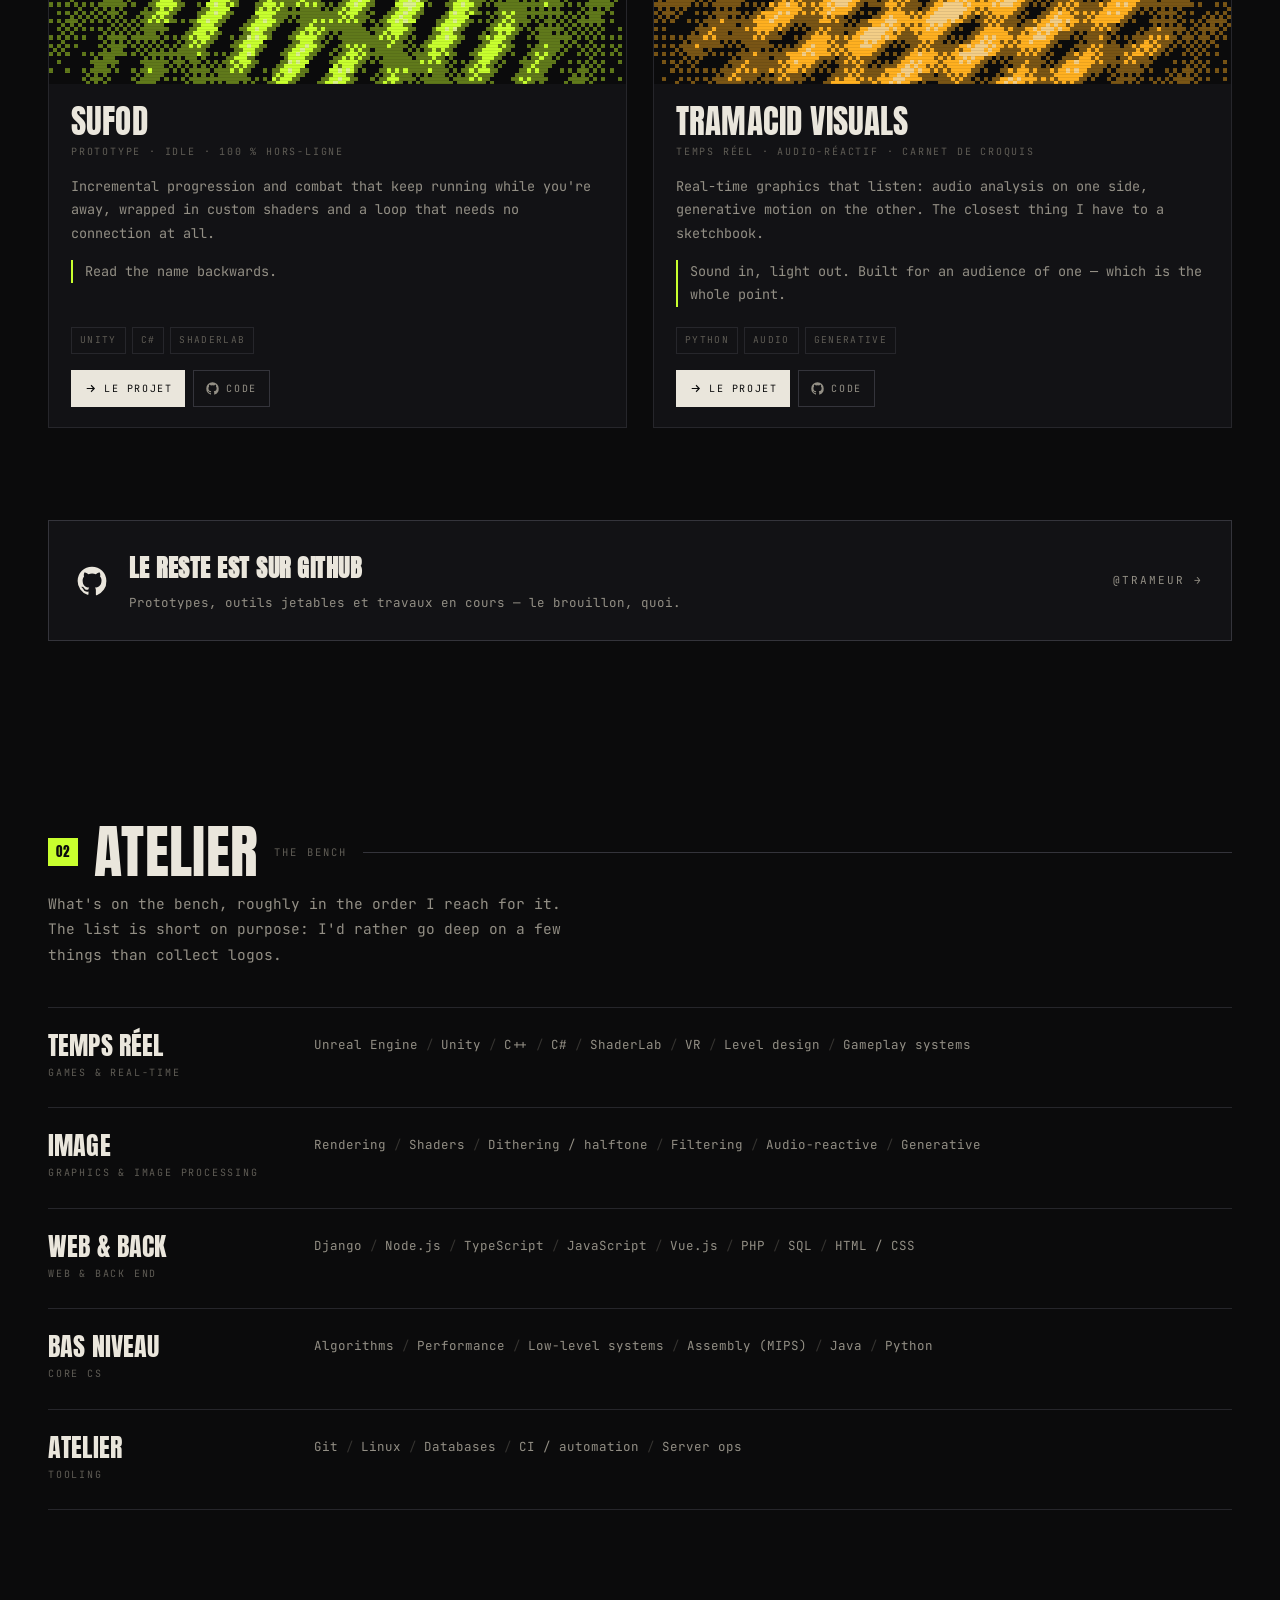
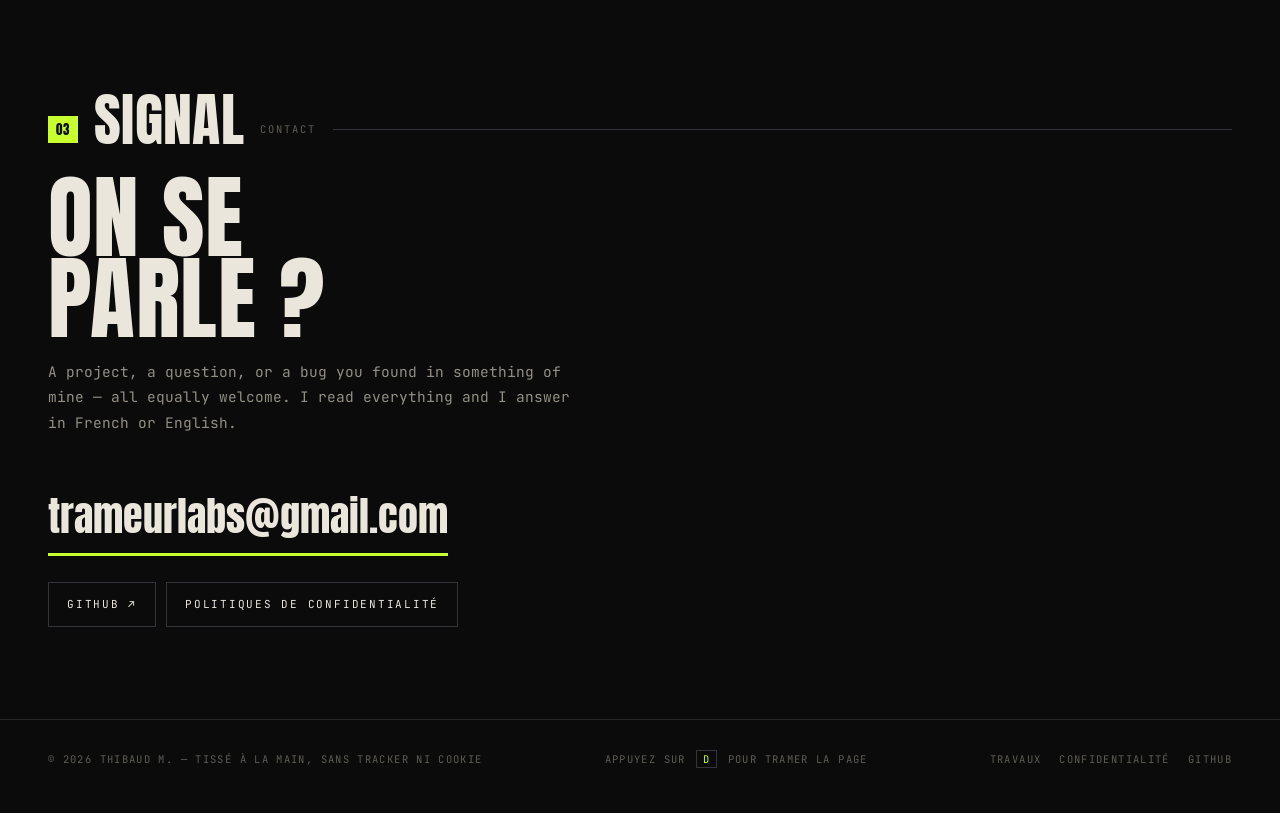
==== commit 5ac01077: "v2" ====
--- a/docs/index.html
+++ b/docs/index.html
@@ -3,170 +3,164 @@
 <head>
   <meta charset="utf-8" />
   <meta name="viewport" content="width=device-width, initial-scale=1" />
-  <title>Trameur — ThibaudM · Portfolio</title>
-  <meta name="description" content="Portfolio of ThibaudM (Trameur) — games, graphics engines and useful tools. Projects, links, visuals and privacy policies." />
-  <meta name="author" content="ThibaudM" />
-  <link rel="icon" href="data:image/svg+xml,%3Csvg xmlns='http://www.w3.org/2000/svg' viewBox='0 0 32 32'%3E%3Cdefs%3E%3ClinearGradient id='g' x1='0' y1='0' x2='1' y2='1'%3E%3Cstop offset='0' stop-color='%23a06bff'/%3E%3Cstop offset='1' stop-color='%2319e3c7'/%3E%3C/linearGradient%3E%3C/defs%3E%3Crect width='32' height='32' rx='8' fill='url(%23g)'/%3E%3Ctext x='16' y='22' font-size='18' font-family='Arial' font-weight='bold' fill='white' text-anchor='middle'%3ET%3C/text%3E%3C/svg%3E" />
-  <!-- Open Graph -->
-  <meta property="og:title" content="Trameur — ThibaudM · Portfolio" />
-  <meta property="og:description" content="Games, graphics engines and useful tools. Explore projects, links and privacy policies." />
+  <title>Trameur — Thibaud M. · jeux, images, outils</title>
+  <meta name="description" content="Trameur — Thibaud M., developer from France. VR games, graphics, image processing and web tools. Subject 264, Dofus Fashionista, 365 Challenge and more." />
+  <meta name="author" content="Thibaud M." />
+  <meta name="theme-color" content="#0b0b0c" />
+  <link rel="icon" href="data:image/svg+xml,<svg xmlns='http://www.w3.org/2000/svg' viewBox='0 0 32 32'><rect width='32' height='32' fill='%230b0b0c'/><g fill='%23c8ff2e'><rect x='0' y='4' width='4' height='4'/><rect x='8' y='12' width='4' height='4'/><rect x='0' y='20' width='4' height='4'/><rect x='8' y='28' width='4' height='4'/><rect x='12' y='0' width='4' height='4'/><rect x='20' y='4' width='4' height='4'/><rect x='12' y='8' width='4' height='4'/><rect x='20' y='12' width='4' height='4'/><rect x='12' y='16' width='4' height='4'/><rect x='20' y='20' width='4' height='4'/><rect x='12' y='24' width='4' height='4'/><rect x='20' y='28' width='4' height='4'/><rect x='24' y='0' width='8' height='32'/></g></svg>" />
+
+  <meta property="og:title" content="Trameur — Thibaud M." />
+  <meta property="og:description" content="Weaver, in two senses. VR games, graphics, image processing and web tools." />
   <meta property="og:type" content="website" />
   <meta property="og:image" content="https://avatars.githubusercontent.com/u/82444971?v=4" />
+
+  <link rel="preconnect" href="https://fonts.googleapis.com" />
+  <link rel="preconnect" href="https://fonts.gstatic.com" crossorigin />
+  <link href="https://fonts.googleapis.com/css2?family=Anton&family=JetBrains+Mono:wght@400;700&display=swap" rel="stylesheet" />
   <link rel="stylesheet" href="assets/css/style.css" />
 </head>
 <body>
-  <div class="aurora" aria-hidden="true"></div>
+  <div class="grid-overlay" aria-hidden="true"><i></i></div>
+  <div class="grain" aria-hidden="true"></div>
+  <div class="marks" aria-hidden="true"><b></b><b></b><b></b><b></b></div>
 
-  <!-- Nav -->
   <header class="nav">
     <div class="wrap nav-inner">
-      <a class="brand" href="#top"><span class="dot"></span> Trameur</a>
+      <a class="brand" href="#top"><span class="mk"></span> Trameur</a>
       <nav class="nav-links">
-        <a class="nav-hide-sm" href="#about">About</a>
-        <a class="nav-hide-sm" href="#projects">Projects</a>
-        <a class="nav-hide-sm" href="#skills">Skills</a>
-        <a class="nav-cta" data-meta="github" href="https://github.com/Trameur" target="_blank" rel="noopener">GitHub</a>
-        <button id="theme-toggle" class="icon-btn" type="button" aria-label="Toggle theme">☀️</button>
+        <a class="nav-hide" href="#travaux"><span class="n">01</span><span class="t">Travaux</span></a>
+        <a class="nav-hide" href="#atelier"><span class="n">02</span><span class="t">Atelier</span></a>
+        <a class="nav-hide" href="#signal"><span class="n">03</span><span class="t">Signal</span></a>
+        <a class="nav-cta" data-meta="github" href="https://github.com/Trameur" target="_blank" rel="noopener">GitHub ↗</a>
+        <button id="theme-toggle" type="button" aria-label="Changer de thème">Chambre noire</button>
       </nav>
     </div>
   </header>
 
   <main id="top">
-    <!-- Hero -->
+    <!-- ============ 00 — TRAME ============ -->
     <section class="hero">
-      <div class="wrap hero-grid">
-        <div>
-          <div class="badge-row">
-            <span class="pill"><span class="ok"></span> Available for collaboration</span>
-            <span class="pill">📍 <span data-meta="location">France</span></span>
-          </div>
-          <h1>Hi, I'm <span class="grad-text" data-meta="name">ThibaudM</span>.</h1>
-          <p class="lead" data-meta="tagline">Developer crafting games, graphics engines &amp; useful tools.</p>
-          <p class="sub" data-meta="intro"></p>
-          <div class="cta-row">
-            <a class="btn btn-primary" href="#projects">View projects ↓</a>
-            <a class="btn btn-ghost" data-meta="github" href="https://github.com/Trameur" target="_blank" rel="noopener">GitHub profile</a>
-          </div>
-        </div>
-        <div class="avatar-card">
-          <span class="float-chip tl">🎮 Game dev</span>
-          <img data-meta="avatar" src="https://avatars.githubusercontent.com/u/82444971?v=4" alt="ThibaudM avatar" loading="eager" />
-          <span class="float-chip br">🎨 Graphics</span>
-        </div>
-      </div>
-
+      <canvas id="raster" class="raster" aria-hidden="true"></canvas>
       <div class="wrap">
-        <div class="stat-strip">
-          <div class="stat reveal"><b>6</b><span>Projects shipped</span></div>
-          <div class="stat reveal"><b>1</b><span>Game on Steam</span></div>
-          <div class="stat reveal"><b>17★</b><span>On Fashionista</span></div>
-          <div class="stat reveal"><b>9</b><span>Repositories</span></div>
+        <div class="hero-top">
+          <span class="mono-label">00 — Trame</span>
+          <span class="rule"></span>
+          <span class="mono-label">Thibaud M. · France</span>
         </div>
 
-        <div class="marquee" aria-hidden="true">
-          <div class="marquee-track">
-            <span>Unreal Engine</span><span>C++</span><span>Unity</span><span>Python</span><span>TypeScript</span><span>Django</span><span>Shaders</span><span>VR</span><span>Image processing</span>
-            <span>Unreal Engine</span><span>C++</span><span>Unity</span><span>Python</span><span>TypeScript</span><span>Django</span><span>Shaders</span><span>VR</span><span>Image processing</span>
+        <h1 class="wordmark">Tram<span class="stroke">eur</span></h1>
+
+        <div class="phon">
+          <b>tra·meur</b>
+          <span>n. m.</span>
+          <span>/tʁa.mœʁ/</span>
+          <span>— du latin <em>trama</em>, la trame</span>
+        </div>
+
+        <div class="hero-grid">
+          <div>
+            <div class="defs" id="defs"></div>
+            <p class="def-note">Same job, really — make something whole out of a grid of very small
+              decisions. That is the entire trick, in weaving, in rendering, and in software.</p>
+
+            <p class="tagline-fr" data-meta="tagline">Je trame des jeux, des images et des outils.</p>
+            <p class="tagline-en" data-meta="taglineEn">I weave games, images and tools.</p>
+
+            <p class="hero-intro" data-meta="intro"></p>
+
+            <div class="cta-row">
+              <a class="btn btn-primary" href="#travaux">Voir les travaux ↓</a>
+              <a class="btn" data-meta="github" href="https://github.com/Trameur" target="_blank" rel="noopener">GitHub ↗</a>
+            </div>
           </div>
+
+          <aside>
+            <div class="portrait">
+              <span class="ph" id="portrait"></span>
+              <div class="cap">
+                <span>Autoportrait, 108 px</span>
+                <b>1-bit</b>
+              </div>
+            </div>
+            <div class="index-list" id="index-list"></div>
+          </aside>
         </div>
       </div>
     </section>
 
-    <!-- About -->
-    <section id="about">
+    <div class="ticker" aria-hidden="true"><div class="ticker-track" id="ticker"></div></div>
+
+    <!-- ============ 01 — TRAVAUX ============ -->
+    <section id="travaux">
       <div class="wrap">
-        <span class="kicker">About</span>
-        <h2 class="section-title">What I build</h2>
-        <div class="about-grid">
-          <div class="about-lead reveal">
-            <p>I'm a developer with a computer-science and image-processing background, equally at home in a
-               game engine, a rendering pipeline or a web backend. Over the years I've shipped a
-               <strong>VR game on Steam</strong>, revived and now maintain a popular
-               <strong>web tool with thousands of users</strong>, and built apps, bots and creative
-               experiments on the side.</p>
-            <p>What ties it together is a taste for <strong>long-lived, real-world projects</strong> —
-               things people actually use — and for digging into the hard, technical parts: performance,
-               low-level systems, graphics and clean architecture.</p>
-          </div>
-          <div class="focus-cards">
-            <div class="focus reveal"><span class="focus-ic">🎮</span><b>Games &amp; real-time</b><span>Unreal &amp; Unity, C++/C#, VR and gameplay systems.</span></div>
-            <div class="focus reveal"><span class="focus-ic">🎨</span><b>Graphics &amp; image processing</b><span>Shaders, rendering pipelines and visual experiments.</span></div>
-            <div class="focus reveal"><span class="focus-ic">🛠️</span><b>Web &amp; tooling</b><span>Django/Node back ends, data tooling and automation.</span></div>
-          </div>
+        <div class="sec-head">
+          <span class="sec-num">01</span>
+          <h2>Travaux</h2>
+          <span class="sec-en">selected work</span>
+          <span class="rule"></span>
         </div>
-      </div>
-    </section>
-
-    <!-- Projects -->
-    <section id="projects" style="padding-top:0;">
-      <div class="wrap">
-        <span class="kicker">Selected work</span>
-        <h2 class="section-title">Projects</h2>
-        <p class="section-sub">Games, web tools, apps and bots. Each card links to the live project, source code and — where it applies — a privacy policy.</p>
+        <p class="sec-sub">Six things that exist outside my hard drive — a VR game, a tool players
+          actually use, an app, a bot and two experiments. Some of them I've been maintaining for
+          years. Covers are tramées; hover to develop them.</p>
 
         <div class="filters" id="filters">
-          <button class="chip active" data-filter="all">All</button>
-          <button class="chip" data-filter="games">Games</button>
+          <button class="chip active" data-filter="all">Tout</button>
+          <button class="chip" data-filter="games">Jeux</button>
           <button class="chip" data-filter="web">Web</button>
           <button class="chip" data-filter="apps">Apps</button>
           <button class="chip" data-filter="bots">Bots</button>
-          <button class="chip" data-filter="tools">Tools</button>
+          <button class="chip" data-filter="tools">Outils</button>
         </div>
 
         <div class="grid" id="projects-grid"></div>
       </div>
     </section>
 
-    <!-- GitHub CTA -->
+    <!-- ============ GitHub ============ -->
     <section style="padding-top:0;">
       <div class="wrap">
-        <a class="gh-banner reveal" data-meta="github" href="https://github.com/Trameur" target="_blank" rel="noopener">
-          <span class="gh-ic" aria-hidden="true">
-            <svg viewBox="0 0 24 24" fill="currentColor"><path d="M12 .5A11.5 11.5 0 0 0 .5 12 11.5 11.5 0 0 0 8.4 23c.6.1.8-.3.8-.6v-2c-3.2.7-3.9-1.4-3.9-1.4-.5-1.3-1.3-1.7-1.3-1.7-1-.7.1-.7.1-.7 1.1.1 1.7 1.2 1.7 1.2 1 1.7 2.6 1.2 3.3.9.1-.7.4-1.2.7-1.5-2.6-.3-5.3-1.3-5.3-5.7 0-1.3.5-2.3 1.2-3.1-.1-.3-.5-1.5.1-3.1 0 0 1-.3 3.3 1.2a11.4 11.4 0 0 1 6 0C17.3 5 18.3 5.3 18.3 5.3c.6 1.6.2 2.8.1 3.1.8.8 1.2 1.8 1.2 3.1 0 4.4-2.7 5.4-5.3 5.7.4.4.8 1.1.8 2.2v3.3c0 .3.2.7.8.6A11.5 11.5 0 0 0 23.5 12 11.5 11.5 0 0 0 12 .5Z"/></svg>
+        <a class="band" data-meta="github" href="https://github.com/Trameur" target="_blank" rel="noopener">
+          <svg viewBox="0 0 24 24" fill="currentColor" aria-hidden="true"><path d="M12 .5A11.5 11.5 0 0 0 .5 12 11.5 11.5 0 0 0 8.4 23c.6.1.8-.3.8-.6v-2c-3.2.7-3.9-1.4-3.9-1.4-.5-1.3-1.3-1.7-1.3-1.7-1-.7.1-.7.1-.7 1.1.1 1.7 1.2 1.7 1.2 1 1.7 2.6 1.2 3.3.9.1-.7.4-1.2.7-1.5-2.6-.3-5.3-1.3-5.3-5.7 0-1.3.5-2.3 1.2-3.1-.1-.3-.5-1.5.1-3.1 0 0 1-.3 3.3 1.2a11.4 11.4 0 0 1 6 0C17.3 5 18.3 5.3 18.3 5.3c.6 1.6.2 2.8.1 3.1.8.8 1.2 1.8 1.2 3.1 0 4.4-2.7 5.4-5.3 5.7.4.4.8 1.1.8 2.2v3.3c0 .3.2.7.8.6A11.5 11.5 0 0 0 23.5 12 11.5 11.5 0 0 0 12 .5Z"/></svg>
+          <span class="band-txt">
+            <b>Le reste est sur GitHub</b>
+            <span>Prototypes, outils jetables et travaux en cours — le brouillon, quoi.</span>
           </span>
-          <span class="gh-text">
-            <b>More on GitHub</b>
-            <span>Browse all my repositories and see what I'm currently building.</span>
-          </span>
-          <span class="gh-go">@Trameur →</span>
+          <span class="go">@Trameur →</span>
         </a>
       </div>
     </section>
 
-    <!-- Skills -->
-    <section id="skills" style="background:var(--bg-soft); border-top:1px solid var(--border-soft); border-bottom:1px solid var(--border-soft);">
+    <!-- ============ 02 — ATELIER ============ -->
+    <section id="atelier">
       <div class="wrap">
-        <span class="kicker">Toolbox</span>
-        <h2 class="section-title">Skills &amp; stack</h2>
-        <p class="section-sub">From low-level systems and real-time graphics to web backends and tooling.</p>
-        <div class="skills-grid" id="skills-list"></div>
+        <div class="sec-head">
+          <span class="sec-num">02</span>
+          <h2>Atelier</h2>
+          <span class="sec-en">the bench</span>
+          <span class="rule"></span>
+        </div>
+        <p class="sec-sub">What's on the bench, roughly in the order I reach for it. The list is short
+          on purpose: I'd rather go deep on a few things than collect logos.</p>
+        <div class="bench" id="bench"></div>
       </div>
     </section>
 
-    <!-- Stats -->
-    <section id="stats">
-      <div class="wrap">
-        <span class="kicker">Activity</span>
-        <h2 class="section-title">GitHub stats</h2>
-        <p class="section-sub">Live snapshot of recent activity and most-used languages.</p>
-        <div class="stats-imgs">
-          <img class="reveal" loading="lazy" alt="GitHub stats" src="https://github-readme-stats.vercel.app/api?username=Trameur&show_icons=true&theme=radical&hide_border=true&count_private=true&bg_color=15172a&title_color=a06bff&icon_color=19e3c7" />
-          <img class="reveal" loading="lazy" alt="Top languages" src="https://github-readme-stats.vercel.app/api/top-langs/?username=Trameur&layout=compact&theme=radical&hide_border=true&bg_color=15172a&title_color=a06bff" />
+    <!-- ============ 03 — SIGNAL ============ -->
+    <section id="signal">
+      <div class="wrap signal">
+        <div class="sec-head">
+          <span class="sec-num">03</span>
+          <h2 style="font-size:clamp(30px,5.4vw,58px)">Signal</h2>
+          <span class="sec-en">contact</span>
+          <span class="rule"></span>
         </div>
-      </div>
-    </section>
-
-    <!-- Contact -->
-    <section id="contact">
-      <div class="wrap">
-        <div class="contact-card reveal">
-          <span class="kicker">Get in touch</span>
-          <h2>Let's build something.</h2>
-          <p>Questions about a project or a collaboration? I'm happy to chat.</p>
-          <div class="cta-row" style="justify-content:center;">
-            <a class="btn btn-primary" data-meta="email" href="mailto:trameurlabs@gmail.com">✉️ Email me</a>
-            <a class="btn btn-ghost" data-meta="github" href="https://github.com/Trameur" target="_blank" rel="noopener">Follow on GitHub</a>
-          </div>
+        <h2>On se<br />parle ?</h2>
+        <p class="sec-sub">A project, a question, or a bug you found in something of mine —
+          all equally welcome. I read everything and I answer in French or English.</p>
+        <a class="mail" data-meta="email" href="mailto:trameurlabs@gmail.com">trameurlabs@gmail.com</a>
+        <div class="cta-row">
+          <a class="btn" data-meta="github" href="https://github.com/Trameur" target="_blank" rel="noopener">GitHub ↗</a>
+          <a class="btn" href="privacy/">Politiques de confidentialité</a>
         </div>
       </div>
     </section>
@@ -174,16 +168,18 @@
 
   <footer class="footer">
     <div class="wrap footer-inner">
-      <span class="muted">© <span id="year">2026</span> ThibaudM · Trameur — Built with care.</span>
+      <span>© <span id="year">2026</span> Thibaud M. — tissé à la main, sans tracker ni cookie</span>
+      <span class="hint">appuyez sur <b>D</b> pour tramer la page</span>
       <nav class="footer-links">
-        <a href="#projects">Projects</a>
-        <a href="privacy/">Privacy</a>
+        <a href="#travaux">Travaux</a>
+        <a href="privacy/">Confidentialité</a>
         <a data-meta="github" href="https://github.com/Trameur" target="_blank" rel="noopener">GitHub</a>
       </nav>
     </div>
   </footer>
 
   <script src="assets/data/projects.js"></script>
+  <script src="assets/js/trame.js"></script>
   <script src="assets/js/main.js"></script>
 </body>
 </html>
--- a/docs/assets/css/style.css
+++ b/docs/assets/css/style.css
@@ -1,649 +1,538 @@
 /* ============================================================
-   Trameur — Portfolio styles
+   TRAMEUR — atelier de tramage
+   Risograph palette, printed grid, zero rounded corners.
    ============================================================ */
 
 :root {
-  --bg: #0b0c14;
-  --bg-soft: #11131f;
-  --card: #15172a;
-  --card-2: #181b30;
-  --border: #23263a;
-  --border-soft: #1c1f30;
-  --text: #e8eaf2;
-  --text-2: #c7cbd9;
-  --muted: #9aa0b5;
-  --faint: #6e7488;
-  --accent: #a06bff;
-  --accent-2: #5b8cff;
-  --accent-3: #19e3c7;
-  --ring: rgba(160, 107, 255, 0.5);
-  --shadow: 0 24px 60px -20px rgba(0, 0, 0, 0.7);
-  --radius: 15px;
-  --maxw: 1120px;
+  /* raw inks */
+  --ink: #0b0b0c;
+  --paper: #eae6dc;
+  --acid: #c8ff2e;
+  --hot: #ff3d6e;
+
+  /* semantic — chambre noire (default) */
+  --bg: #0b0b0c;
+  --bg-2: #121215;
+  --bg-3: #17171b;
+  --fg: #eae6dc;
+  --fg-2: #938f85;
+  --fg-3: #5f5c55;
+  --line: #26262b;
+  --line-2: #34343b;
+  --accent: #c8ff2e;
+  --accent-ink: #0b0b0c;
+  --accent-2: #ff3d6e;
+
+  --f-display: "Anton", "Haettenschweiler", "Arial Narrow", Impact, sans-serif;
+  --f-mono: "JetBrains Mono", ui-monospace, SFMono-Regular, Menlo, Consolas, monospace;
+
+  --maxw: 1240px;
+  --gut: 28px;
   color-scheme: dark;
 }
 
-[data-theme="light"] {
-  --bg: #f6f7fb;
-  --bg-soft: #ffffff;
-  --card: #ffffff;
-  --card-2: #f3f4fa;
-  --border: #e3e6f0;
-  --border-soft: #ecedf5;
-  --text: #14172a;
-  --text-2: #3a3f57;
-  --muted: #5d6480;
-  --faint: #8a90a8;
-  --accent: #7b4dff;
-  --accent-2: #2f6bff;
-  --accent-3: #0bb6a0;
-  --ring: rgba(123, 77, 255, 0.35);
-  --shadow: 0 24px 50px -24px rgba(40, 40, 90, 0.35);
+@media (max-width: 640px) { :root { --gut: 18px; } }
+
+[data-theme="paper"] {
+  --bg: #eae6dc;
+  --bg-2: #e1dcd0;
+  --bg-3: #d8d2c4;
+  --fg: #0b0b0c;
+  --fg-2: #6b665c;
+  --fg-3: #918b7f;
+  --line: #c9c2b2;
+  --line-2: #b3ab99;
+  --accent: #ff2e6e;
+  --accent-ink: #eae6dc;
+  --accent-2: #5f7a00;
   color-scheme: light;
 }
 
 * { box-sizing: border-box; }
-
-html { scroll-behavior: smooth; }
-@media (prefers-reduced-motion: reduce) {
-  html { scroll-behavior: auto; }
-}
+html { scroll-behavior: smooth; -webkit-text-size-adjust: 100%; }
+@media (prefers-reduced-motion: reduce) { html { scroll-behavior: auto; } }
 
 body {
   margin: 0;
   background: var(--bg);
-  color: var(--text);
-  font-family: -apple-system, BlinkMacSystemFont, "Segoe UI", Roboto, Helvetica, Arial, sans-serif;
-  line-height: 1.6;
+  color: var(--fg);
+  font-family: var(--f-mono);
+  font-size: 14.5px;
+  line-height: 1.75;
+  font-feature-settings: "ss02" 1;
   -webkit-font-smoothing: antialiased;
   overflow-x: hidden;
 }
 
-/* Aurora background ------------------------------------------------ */
-.aurora {
-  position: fixed;
-  inset: 0;
-  z-index: -1;
-  overflow: hidden;
-  pointer-events: none;
-}
-.aurora::before,
-.aurora::after {
-  content: "";
-  position: absolute;
-  width: 60vw;
-  height: 60vw;
-  border-radius: 50%;
-  filter: blur(110px);
-  opacity: 0.5;
-}
-.aurora::before {
-  top: -18vw;
-  left: -10vw;
-  background: radial-gradient(circle at center, var(--accent), transparent 60%);
-  animation: float1 22s ease-in-out infinite;
-}
-.aurora::after {
-  top: 10vw;
-  right: -16vw;
-  background: radial-gradient(circle at center, var(--accent-3), transparent 60%);
-  opacity: 0.32;
-  animation: float2 26s ease-in-out infinite;
-}
-[data-theme="light"] .aurora::before { opacity: 0.22; }
-[data-theme="light"] .aurora::after { opacity: 0.16; }
-
-@keyframes float1 {
-  0%, 100% { transform: translate(0, 0) scale(1); }
-  50% { transform: translate(6vw, 8vw) scale(1.12); }
-}
-@keyframes float2 {
-  0%, 100% { transform: translate(0, 0) scale(1.05); }
-  50% { transform: translate(-7vw, 5vw) scale(0.92); }
-}
-@media (prefers-reduced-motion: reduce) {
-  .aurora::before, .aurora::after { animation: none; }
-}
-
-/* Layout ----------------------------------------------------------- */
-.wrap { width: 100%; max-width: var(--maxw); margin: 0 auto; padding: 0 22px; }
-section { padding: 64px 0; }
-a { color: var(--accent); text-decoration: none; }
-a:hover { text-decoration: underline; }
-img { max-width: 100%; }
-
-.kicker {
-  display: inline-block;
-  font-size: 13px;
-  font-weight: 700;
-  letter-spacing: 0.14em;
+/* Chrome keeps stale values when a transitioned property reads a
+   custom property that just changed — so the theme flip happens with
+   every transition switched off, then they come back. */
+html.no-transition *,
+html.no-transition *::before,
+html.no-transition *::after { transition: none !important; }
+
+::selection { background: var(--accent); color: var(--accent-ink); }
+
+a { color: inherit; text-decoration: none; }
+
+/* ---------- printed page furniture -------------------------------- */
+.grid-overlay {
+  position: fixed; inset: 0; z-index: 0; pointer-events: none;
+}
+.grid-overlay i {
+  display: block; height: 100%;
+  max-width: var(--maxw); margin: 0 auto; padding: 0 var(--gut);
+  background-image: linear-gradient(90deg, var(--line) 1px, transparent 1px);
+  background-size: calc(100% / 6) 100%;
+  background-origin: content-box; background-clip: content-box;
+  opacity: 0.55;
+}
+.grain {
+  position: fixed; inset: 0; z-index: 9997; pointer-events: none;
+  opacity: 0.055; mix-blend-mode: overlay;
+  background-image: url("data:image/svg+xml,%3Csvg xmlns='http://www.w3.org/2000/svg' width='180' height='180'%3E%3Cfilter id='n'%3E%3CfeTurbulence type='fractalNoise' baseFrequency='0.85' numOctaves='3'/%3E%3C/filter%3E%3Crect width='100%25' height='100%25' filter='url(%23n)'/%3E%3C/svg%3E");
+}
+/* corner registration marks, like a print proof */
+.marks { position: fixed; inset: 0; z-index: 9996; pointer-events: none; }
+.marks b {
+  position: absolute; width: 13px; height: 13px; opacity: 0.5;
+  border: 0 solid var(--fg-3);
+}
+.marks b:nth-child(1) { top: 14px; left: 14px; border-top-width: 1px; border-left-width: 1px; }
+.marks b:nth-child(2) { top: 14px; right: 14px; border-top-width: 1px; border-right-width: 1px; }
+.marks b:nth-child(3) { bottom: 14px; left: 14px; border-bottom-width: 1px; border-left-width: 1px; }
+.marks b:nth-child(4) { bottom: 14px; right: 14px; border-bottom-width: 1px; border-right-width: 1px; }
+@media (max-width: 720px) { .marks, .grid-overlay { display: none; } }
+
+.wrap { max-width: var(--maxw); margin: 0 auto; padding: 0 var(--gut); position: relative; z-index: 1; }
+
+/* ---------- typography -------------------------------------------- */
+h1, h2, h3, .display {
+  font-family: var(--f-display);
+  font-weight: 400;
   text-transform: uppercase;
-  color: var(--accent);
-  margin-bottom: 10px;
-}
-.section-title {
-  font-size: clamp(26px, 4vw, 36px);
-  font-weight: 800;
-  margin: 0 0 8px;
-  letter-spacing: -0.02em;
-}
-.section-sub { color: var(--muted); margin: 0 0 30px; max-width: 60ch; }
-
-/* Nav -------------------------------------------------------------- */
+  letter-spacing: 0.005em;
+  line-height: 0.92;
+  margin: 0;
+}
+p { margin: 0 0 1.05em; color: var(--fg-2); }
+p strong, strong { color: var(--fg); font-weight: 700; }
+
+.mono-label {
+  font-size: 10.5px; letter-spacing: 0.22em; text-transform: uppercase;
+  color: var(--fg-3);
+}
+
+/* ---------- nav ---------------------------------------------------- */
 .nav {
-  position: sticky;
-  top: 0;
-  z-index: 50;
-  backdrop-filter: blur(14px);
+  position: sticky; top: 0; z-index: 60;
+  background: color-mix(in srgb, var(--bg) 88%, transparent);
+  backdrop-filter: blur(10px) saturate(1.2);
+  border-bottom: 1px solid var(--line);
+}
+.nav-inner {
+  display: flex; align-items: center; justify-content: space-between;
+  height: 52px; gap: 18px;
+}
+.brand {
+  font-family: var(--f-display); font-size: 20px; letter-spacing: 0.04em;
+  text-transform: uppercase; display: inline-flex; align-items: center; gap: 9px;
+}
+.brand .mk {
+  width: 13px; height: 13px; display: inline-block; background: var(--accent);
+  background-image:
+    repeating-linear-gradient(0deg, var(--bg) 0 1px, transparent 1px 3px),
+    repeating-linear-gradient(90deg, var(--bg) 0 1px, transparent 1px 3px);
+}
+.nav-links { display: flex; align-items: center; gap: 4px; }
+.nav-links a, .nav-links button {
+  font-family: var(--f-mono); font-size: 10.5px; letter-spacing: 0.16em;
+  text-transform: uppercase; color: var(--fg-2);
+  padding: 7px 10px; border: 1px solid transparent; background: none; cursor: pointer;
+  transition: color 0.15s, border-color 0.15s, background 0.15s;
+}
+.nav-links a:hover, .nav-links button:hover { color: var(--fg); border-color: var(--line-2); }
+.nav-links a .n { color: var(--accent); margin-right: 6px; }
+.nav-links a .t { display: inline; }
+.nav-cta { border-color: var(--line-2) !important; color: var(--fg) !important; }
+.nav-cta:hover { background: var(--accent); color: var(--accent-ink) !important; border-color: var(--accent) !important; }
+#theme-toggle { min-width: 116px; text-align: center; border-color: var(--line) !important; }
+/* below 860 the section links keep their numbers and drop the words;
+   below 620 they go, so the theme button keeps its full label */
+@media (max-width: 860px) {
+  .nav-links a .t { display: none; }
+  .nav-links a .n { margin-right: 0; }
+}
+@media (max-width: 620px) { .nav-hide { display: none; } }
+
+/* ---------- hero ---------------------------------------------------- */
+.hero { position: relative; padding: 62px 0 0; overflow: hidden; }
+.raster {
+  position: absolute; inset: -1px 0 auto; height: 105%;
+  width: 100%; z-index: 0; pointer-events: none;
+  image-rendering: pixelated; image-rendering: crisp-edges;
+  /* full strength behind the wordmark, gone by the time body copy
+     starts — the weave is texture, not a readability problem */
+  opacity: 0.78;
+  -webkit-mask-image: linear-gradient(180deg, #000 0 26%, transparent 76%);
+  mask-image: linear-gradient(180deg, #000 0 26%, transparent 76%);
+}
+.hero .wrap { position: relative; z-index: 2; }
+
+.hero-top { display: flex; align-items: baseline; gap: 16px; margin-bottom: 18px; }
+.hero-top .rule { flex: 1; height: 1px; background: var(--line-2); }
+
+.wordmark {
+  font-family: var(--f-display);
+  /* sized so seven Anton capitals always fit the column, never clipped */
+  font-size: clamp(44px, 14.6vw, 186px);
+  line-height: 0.78;
+  letter-spacing: -0.012em;
+  text-transform: uppercase;
+  margin: 0 0 4px -0.055em;
+  display: block;
+}
+.wordmark .stroke {
+  color: transparent;
+  -webkit-text-stroke: 2px var(--fg);
+  text-stroke: 2px var(--fg);
+}
+[data-theme="paper"] .wordmark .stroke { -webkit-text-stroke-width: 2px; }
+
+.phon {
+  display: flex; flex-wrap: wrap; align-items: center; gap: 14px;
+  font-size: 12px; letter-spacing: 0.1em; color: var(--fg-2);
+  border-top: 1px solid var(--line); border-bottom: 1px solid var(--line);
+  padding: 9px 0; margin-bottom: 26px;
   background: color-mix(in srgb, var(--bg) 72%, transparent);
-  border-bottom: 1px solid var(--border-soft);
-}
-.nav-inner {
-  display: flex;
-  align-items: center;
-  justify-content: space-between;
-  height: 62px;
-}
-.brand {
-  display: flex;
-  align-items: center;
-  gap: 10px;
-  font-weight: 800;
-  letter-spacing: -0.01em;
-  color: var(--text);
-}
-.brand:hover { text-decoration: none; }
-.brand .dot {
-  width: 11px; height: 11px; border-radius: 50%;
-  background: linear-gradient(135deg, var(--accent), var(--accent-3));
-  box-shadow: 0 0 14px var(--ring);
-}
-.nav-links { display: flex; align-items: center; gap: 4px; }
-.nav-links a {
-  color: var(--text-2);
-  font-size: 14.5px;
-  font-weight: 600;
-  padding: 8px 12px;
-  border-radius: 10px;
-}
-.nav-links a:hover { color: var(--text); background: var(--card); text-decoration: none; }
-.nav-cta {
-  color: var(--text) !important;
-  border: 1px solid var(--border);
-}
-.icon-btn {
-  display: inline-grid;
-  place-items: center;
-  width: 38px; height: 38px;
-  border-radius: 10px;
-  border: 1px solid var(--border);
-  background: var(--card);
-  color: var(--text);
-  cursor: pointer;
-  font-size: 16px;
-  transition: transform 0.15s ease, border-color 0.2s ease;
-}
-.icon-btn:hover { transform: translateY(-2px); border-color: var(--accent); }
-.nav-hide-sm { }
-@media (max-width: 720px) {
-  .nav-hide-sm { display: none; }
-}
-
-/* Hero ------------------------------------------------------------- */
-.hero { padding: 70px 0 40px; }
+}
+.phon b { color: var(--accent); font-weight: 400; letter-spacing: 0.18em; }
+
 .hero-grid {
-  display: grid;
-  grid-template-columns: 1.4fr 0.9fr;
-  gap: 48px;
-  align-items: center;
-}
+  display: grid; grid-template-columns: minmax(0, 1.35fr) minmax(0, 1fr);
+  gap: 44px; align-items: start; padding-bottom: 34px;
+}
+@media (max-width: 900px) { .hero-grid { grid-template-columns: 1fr; gap: 30px; } }
+
+.defs { margin-bottom: 22px; }
+.def {
+  display: grid; grid-template-columns: 26px 108px 1fr; gap: 12px;
+  padding: 11px 0; border-bottom: 1px dashed var(--line-2);
+  font-size: 14px;
+}
+.def .i { color: var(--accent); }
+.def .k { color: var(--fg); text-transform: uppercase; font-size: 11px; letter-spacing: 0.14em; padding-top: 3px; }
+.def .v { color: var(--fg-2); }
+@media (max-width: 560px) { .def { grid-template-columns: 22px 1fr; } .def .k { grid-column: 2; } .def .v { grid-column: 2; } }
+
+.def-note {
+  font-size: 13.5px; color: var(--fg-2); border-left: 2px solid var(--accent);
+  padding: 2px 0 2px 14px; margin: 18px 0 26px;
+}
+.hero-intro { max-width: 54ch; font-size: 14.5px; }
+.tagline-fr {
+  font-family: var(--f-display); font-size: clamp(22px, 3vw, 34px);
+  color: var(--fg); margin: 0 0 6px; line-height: 1.02;
+}
+.tagline-en { font-size: 12px; letter-spacing: 0.14em; text-transform: uppercase; color: var(--fg-3); margin-bottom: 22px; }
+
+/* portrait + index column */
+.portrait {
+  position: relative; border: 1px solid var(--line-2); background: var(--bg-2);
+  padding: 14px; margin-bottom: 18px;
+}
+.portrait .ph { position: relative; aspect-ratio: 1; overflow: hidden; background: var(--bg-3); display: block; }
+.portrait .ph img.real, .portrait .ph canvas {
+  position: absolute; inset: 0; width: 100%; height: 100%; object-fit: cover; display: block;
+}
+.portrait .ph canvas {
+  z-index: 2; image-rendering: pixelated; image-rendering: crisp-edges;
+  transition: opacity 0.4s ease;
+}
+.portrait:hover .ph canvas { opacity: 0; }
+.portrait .cap {
+  display: flex; justify-content: space-between; gap: 10px;
+  font-size: 10px; letter-spacing: 0.16em; text-transform: uppercase;
+  color: var(--fg-3); margin-top: 12px;
+}
+.portrait .cap b { color: var(--accent); font-weight: 400; }
+
+.index-list { border-top: 1px solid var(--line); }
+.index-row {
+  display: flex; align-items: baseline; gap: 10px;
+  padding: 9px 0; border-bottom: 1px solid var(--line);
+  font-size: 11px; letter-spacing: 0.14em; text-transform: uppercase; color: var(--fg-2);
+}
+.index-row .dots {
+  flex: 1; height: 1px; margin-bottom: 4px;
+  background-image: linear-gradient(90deg, var(--line-2) 1px, transparent 1px);
+  background-size: 5px 1px;
+}
+.index-row b { font-family: var(--f-display); font-size: 19px; color: var(--fg); letter-spacing: 0.02em; }
+
+.cta-row { display: flex; flex-wrap: wrap; gap: 10px; }
+.btn {
+  display: inline-flex; align-items: center; gap: 9px;
+  font-family: var(--f-mono); font-size: 11px; letter-spacing: 0.16em; text-transform: uppercase;
+  padding: 12px 18px; border: 1px solid var(--line-2); color: var(--fg);
+  background: transparent; cursor: pointer;
+  transition: background 0.15s, color 0.15s, border-color 0.15s, transform 0.15s;
+}
+.btn:hover { transform: translate(-2px, -2px); box-shadow: 4px 4px 0 var(--line-2); }
+.btn-primary { background: var(--accent); border-color: var(--accent); color: var(--accent-ink); }
+.btn-primary:hover { box-shadow: 4px 4px 0 var(--fg-3); }
+
+/* ---------- ticker -------------------------------------------------- */
+.ticker {
+  border-top: 1px solid var(--line); border-bottom: 1px solid var(--line);
+  background: var(--accent); color: var(--accent-ink);
+  overflow: hidden; padding: 7px 0; position: relative; z-index: 1;
+}
+/* no gap anywhere: the -50% loop is only seamless if the two halves
+   touch exactly */
+.ticker-track {
+  display: flex; gap: 0; white-space: nowrap; width: max-content;
+  animation: slide 34s linear infinite;
+  font-size: 11px; letter-spacing: 0.24em; text-transform: uppercase;
+}
+.ticker-track span { display: block; }
+@keyframes slide { to { transform: translateX(-50%); } }
+@media (prefers-reduced-motion: reduce) { .ticker-track { animation: none; } }
+
+/* ---------- sections ------------------------------------------------ */
+section { padding: 92px 0; position: relative; z-index: 1; }
+.sec-head { display: flex; align-items: center; gap: 16px; margin-bottom: 12px; flex-wrap: wrap; }
+.sec-num {
+  font-family: var(--f-display); font-size: 13px; color: var(--accent-ink);
+  background: var(--accent); padding: 3px 8px 2px; letter-spacing: 0.08em;
+}
+.sec-head h2 { font-size: clamp(30px, 5.4vw, 58px); }
+.sec-en { font-size: 10.5px; letter-spacing: 0.2em; text-transform: uppercase; color: var(--fg-3); }
+.sec-head .rule { flex: 1; height: 1px; background: var(--line-2); min-width: 30px; }
+.sec-sub { max-width: 58ch; margin-bottom: 40px; color: var(--fg-2); }
+
+/* ---------- filters ------------------------------------------------- */
+.filters { display: flex; flex-wrap: wrap; gap: 8px; margin-bottom: 34px; }
+.chip {
+  font-family: var(--f-mono); font-size: 10.5px; letter-spacing: 0.16em; text-transform: uppercase;
+  padding: 8px 13px; border: 1px solid var(--line); background: none; color: var(--fg-3); cursor: pointer;
+  transition: 0.15s;
+}
+.chip:hover { color: var(--fg); border-color: var(--line-2); }
+.chip.active { background: var(--fg); color: var(--bg); border-color: var(--fg); }
+
+/* ---------- project cards ------------------------------------------- */
+.grid { display: grid; grid-template-columns: repeat(2, minmax(0, 1fr)); gap: 26px; }
+.card {
+  position: relative; border: 1px solid var(--line); background: var(--bg-2);
+  display: flex; flex-direction: column;
+  transition: border-color 0.2s, transform 0.2s;
+}
+.card:hover { border-color: var(--line-2); }
+.card.featured { grid-column: 1 / -1; display: grid; grid-template-columns: 1.05fr 1fr; }
+.card.featured.alt .cover-link { order: 2; }
 @media (max-width: 880px) {
-  .hero-grid { grid-template-columns: 1fr; gap: 30px; text-align: center; }
-}
-.badge-row { display: flex; flex-wrap: wrap; gap: 8px; margin-bottom: 18px; }
-@media (max-width: 880px) { .badge-row { justify-content: center; } }
-.pill {
-  display: inline-flex; align-items: center; gap: 7px;
-  font-size: 13px; font-weight: 600;
-  padding: 6px 12px;
-  border-radius: 999px;
-  border: 1px solid var(--border);
-  background: var(--card);
-  color: var(--text-2);
-}
-.pill .ok { width: 7px; height: 7px; border-radius: 50%; background: var(--accent-3); box-shadow: 0 0 8px var(--accent-3); }
-.hero h1 {
-  font-size: clamp(38px, 6.4vw, 62px);
-  line-height: 1.04;
-  letter-spacing: -0.03em;
-  margin: 0 0 16px;
-  font-weight: 850;
-}
-.grad-text {
-  background: linear-gradient(110deg, var(--accent-3), var(--accent-2) 40%, var(--accent));
-  -webkit-background-clip: text;
-  background-clip: text;
-  -webkit-text-fill-color: transparent;
-}
-.hero p.lead { font-size: 18px; color: var(--text-2); margin: 0 0 12px; }
-.hero p.sub { color: var(--muted); margin: 0 0 26px; max-width: 52ch; }
-@media (max-width: 880px) { .hero p.sub { margin-left: auto; margin-right: auto; } }
-.cta-row { display: flex; flex-wrap: wrap; gap: 12px; }
-@media (max-width: 880px) { .cta-row { justify-content: center; } }
-.btn {
-  display: inline-flex; align-items: center; gap: 8px;
-  padding: 12px 20px;
-  border-radius: 12px;
-  font-weight: 700;
-  font-size: 15px;
-  border: 1px solid transparent;
-  cursor: pointer;
-  transition: transform 0.15s ease, box-shadow 0.2s ease, background 0.2s ease;
-}
-.btn:hover { text-decoration: none; transform: translateY(-2px); }
-.btn-primary {
-  color: #fff;
-  background: linear-gradient(135deg, var(--accent), var(--accent-2));
-  box-shadow: 0 12px 30px -12px var(--ring);
-}
-.btn-primary:hover { box-shadow: 0 18px 36px -12px var(--ring); }
-.btn-ghost { color: var(--text); background: var(--card); border-color: var(--border); }
-.btn-ghost:hover { border-color: var(--accent); }
-
-/* Avatar card */
-.avatar-card {
-  position: relative;
-  justify-self: center;
-  width: 260px; max-width: 70vw;
-  aspect-ratio: 1;
-  border-radius: 26px;
-  padding: 6px;
-  background: linear-gradient(135deg, var(--accent), var(--accent-3));
-  box-shadow: var(--shadow);
-}
-.avatar-card img {
-  width: 100%; height: 100%;
-  object-fit: cover;
-  border-radius: 21px;
-  display: block;
-  background: var(--card);
-}
-.avatar-card .float-chip {
-  position: absolute;
-  display: inline-flex; align-items: center; gap: 7px;
-  padding: 8px 13px;
-  border-radius: 999px;
-  background: var(--bg-soft);
-  border: 1px solid var(--border);
-  font-size: 13px; font-weight: 700;
-  color: var(--text);
-  box-shadow: var(--shadow);
-}
-.float-chip.tl { top: -14px; left: -14px; }
-.float-chip.br { bottom: -14px; right: -14px; }
-
-/* Stat strip */
-.stat-strip {
-  display: grid;
-  grid-template-columns: repeat(4, 1fr);
-  gap: 14px;
-  margin-top: 46px;
-}
-@media (max-width: 620px) { .stat-strip { grid-template-columns: repeat(2, 1fr); } }
-.stat {
-  border: 1px solid var(--border);
-  background: var(--card);
-  border-radius: 14px;
-  padding: 16px 18px;
-  text-align: center;
-}
-.stat b { display: block; font-size: 24px; font-weight: 800; letter-spacing: -0.02em; }
-.stat span { font-size: 13px; color: var(--muted); }
-
-/* Filters ---------------------------------------------------------- */
-.filters { display: flex; flex-wrap: wrap; gap: 9px; margin-bottom: 28px; }
-.chip {
-  font-size: 14px; font-weight: 650;
-  padding: 8px 15px;
-  border-radius: 999px;
-  border: 1px solid var(--border);
-  background: var(--card);
-  color: var(--text-2);
-  cursor: pointer;
-  transition: all 0.18s ease;
-}
-.chip:hover { color: var(--text); border-color: var(--accent); }
-.chip.active {
-  color: #fff;
-  background: linear-gradient(135deg, var(--accent), var(--accent-2));
-  border-color: transparent;
-}
-
-/* Project grid ----------------------------------------------------- */
-.grid {
-  display: grid;
-  grid-template-columns: repeat(auto-fill, minmax(290px, 1fr));
-  gap: 18px;
-}
-.card {
-  display: flex;
-  flex-direction: column;
-  border: 1px solid var(--border);
-  background: var(--card);
-  border-radius: var(--radius);
-  overflow: hidden;
-  transition: transform 0.22s ease, border-color 0.22s ease, box-shadow 0.22s ease;
-}
-.card:hover {
-  transform: translateY(-4px);
-  border-color: color-mix(in srgb, var(--accent) 45%, var(--border));
-  box-shadow: var(--shadow);
-}
-
-.cover {
-  position: relative;
-  aspect-ratio: 16 / 5;
-  display: grid;
-  place-items: center;
-  overflow: hidden;
-}
-.cover svg { position: absolute; inset: 0; width: 100%; height: 100%; }
-.cover .emoji {
-  position: relative;
-  font-size: 40px;
-  filter: drop-shadow(0 8px 16px rgba(0,0,0,0.4));
-}
-.cover .cat-tag {
-  position: absolute;
-  top: 10px; left: 10px;
-  font-size: 10px; font-weight: 800;
-  letter-spacing: 0.09em; text-transform: uppercase;
-  padding: 4px 9px;
-  border-radius: 999px;
-  background: rgba(0,0,0,0.42);
-  color: #fff;
-  backdrop-filter: blur(4px);
-}
-.cover .star-tag {
-  position: absolute;
-  top: 10px; right: 10px;
-  font-size: 11px; font-weight: 800;
-  padding: 4px 9px;
-  border-radius: 999px;
-  background: rgba(0,0,0,0.42);
-  color: #ffd76b;
-  backdrop-filter: blur(4px);
-}
-
-.card-body { padding: 16px 18px 18px; display: flex; flex-direction: column; flex: 1; }
-.card-body h3 { margin: 0 0 5px; font-size: 18px; font-weight: 800; letter-spacing: -0.01em; }
-.card-body h3 a { color: inherit; text-decoration: none; }
-.card-body h3 a:hover { color: var(--accent); }
-.card-body p { margin: 0 0 14px; color: var(--text-2); font-size: 14.5px; flex: 1; }
-.tech { display: flex; flex-wrap: wrap; gap: 6px; margin-bottom: 16px; }
+  .grid { grid-template-columns: 1fr; }
+  .card.featured { grid-template-columns: 1fr; }
+  .card.featured.alt .cover-link { order: 0; }
+}
+
+.cover-link { position: relative; display: block; overflow: hidden; background: var(--bg-3); }
+.card:not(.featured) .cover-link { aspect-ratio: 16 / 9; }
+.card.featured .cover-link { min-height: 300px; }
+.cover-link img.real, .cover-link canvas {
+  position: absolute; inset: 0; width: 100%; height: 100%; object-fit: cover; display: block;
+}
+.cover-link canvas {
+  image-rendering: pixelated; image-rendering: crisp-edges;
+  z-index: 2; transition: opacity 0.35s ease;
+}
+.cover-link img.real { z-index: 1; filter: saturate(1.05) contrast(1.02); }
+.card:hover .cover-link canvas,
+.card.resolved .cover-link canvas { opacity: 0; }
+.scan {
+  position: absolute; inset: 0; z-index: 3; pointer-events: none;
+  background: repeating-linear-gradient(180deg, rgba(0, 0, 0, 0.16) 0 1px, transparent 1px 3px);
+  opacity: 0.45; mix-blend-mode: multiply;
+}
+.idx {
+  position: absolute; z-index: 4; left: 0; top: 0;
+  font-family: var(--f-display); font-size: 15px; letter-spacing: 0.06em;
+  background: var(--bg); color: var(--fg); padding: 5px 10px 4px; border-right: 1px solid var(--line);
+  border-bottom: 1px solid var(--line);
+}
+.cat-tag {
+  position: absolute; z-index: 4; right: 0; top: 0;
+  font-size: 9.5px; letter-spacing: 0.2em; text-transform: uppercase;
+  background: var(--bg); color: var(--fg-2); padding: 6px 10px 5px;
+  border-left: 1px solid var(--line); border-bottom: 1px solid var(--line);
+}
+.star-tag {
+  position: absolute; z-index: 4; right: 0; bottom: 0;
+  font-size: 10px; letter-spacing: 0.12em;
+  background: var(--accent); color: var(--accent-ink); padding: 4px 9px;
+}
+
+.card-body { padding: 22px 22px 20px; display: flex; flex-direction: column; flex: 1; }
+.card-body h3 { font-size: clamp(22px, 2.6vw, 33px); margin-bottom: 7px; }
+.card-body h3 a { transition: color 0.15s; }
+.card:hover .card-body h3 a { color: var(--accent); }
+.card-meta {
+  font-size: 10px; letter-spacing: 0.18em; text-transform: uppercase;
+  color: var(--fg-3); margin-bottom: 14px;
+}
+.card-body p { font-size: 13.5px; margin-bottom: 14px; }
+.note {
+  font-size: 12.5px; color: var(--fg-2); border-left: 2px solid var(--accent);
+  padding-left: 12px; margin: 0 0 18px;
+}
+.tech { display: flex; flex-wrap: wrap; gap: 6px; margin: auto 0 16px; padding-top: 6px; }
 .tech span {
-  font-size: 12px; font-weight: 600;
-  padding: 4px 9px;
-  border-radius: 7px;
-  background: var(--card-2);
-  border: 1px solid var(--border-soft);
-  color: var(--muted);
+  font-size: 9.5px; letter-spacing: 0.14em; text-transform: uppercase;
+  border: 1px solid var(--line); color: var(--fg-3); padding: 4px 8px;
 }
 .card-links { display: flex; flex-wrap: wrap; gap: 8px; }
 .lnk {
-  display: inline-flex; align-items: center; gap: 6px;
-  font-size: 13.5px; font-weight: 700;
-  padding: 8px 13px;
-  border-radius: 10px;
-  border: 1px solid var(--border);
-  color: var(--text);
-}
-.lnk:hover { text-decoration: none; border-color: var(--accent); transform: translateY(-1px); }
-.lnk.primary { background: color-mix(in srgb, var(--accent) 16%, transparent); border-color: color-mix(in srgb, var(--accent) 45%, var(--border)); }
-.lnk svg { width: 15px; height: 15px; }
-
-/* GitHub banner ---------------------------------------------------- */
-.gh-banner {
-  display: flex; align-items: center; gap: 18px;
-  border: 1px solid var(--border);
-  background: linear-gradient(120deg, var(--card), var(--bg-soft));
-  border-radius: 16px;
-  padding: 20px 24px;
-  color: var(--text);
-  transition: border-color 0.2s ease, transform 0.2s ease, box-shadow 0.2s ease;
-}
-.gh-banner:hover {
-  text-decoration: none;
-  border-color: color-mix(in srgb, var(--accent) 50%, var(--border));
-  transform: translateY(-3px);
-  box-shadow: var(--shadow);
-}
-.gh-ic { flex: none; width: 46px; height: 46px; display: grid; place-items: center; color: var(--text); }
-.gh-ic svg { width: 34px; height: 34px; }
-.gh-text { flex: 1; min-width: 0; }
-.gh-text b { display: block; font-size: 18px; font-weight: 800; letter-spacing: -0.01em; }
-.gh-text > span { color: var(--muted); font-size: 14.5px; }
-.gh-go { flex: none; font-weight: 800; color: var(--accent); white-space: nowrap; }
-@media (max-width: 560px) {
-  .gh-banner { flex-wrap: wrap; gap: 12px; }
-  .gh-go { width: 100%; }
-}
-
-/* Skills ----------------------------------------------------------- */
-.skills-grid { display: grid; grid-template-columns: repeat(auto-fit, minmax(250px, 1fr)); gap: 18px; }
-.skill-card {
-  border: 1px solid var(--border);
-  background: var(--card);
-  border-radius: 16px;
-  padding: 22px;
-}
-.skill-card h4 { margin: 0 0 14px; font-size: 16px; font-weight: 800; }
-.skill-card .tags { display: flex; flex-wrap: wrap; gap: 7px; }
-.skill-card .tags span {
-  font-size: 13px; font-weight: 600;
-  padding: 5px 11px;
-  border-radius: 999px;
-  background: var(--card-2);
-  border: 1px solid var(--border-soft);
-  color: var(--text-2);
-}
-
-/* GitHub stats ----------------------------------------------------- */
-.stats-imgs { display: grid; grid-template-columns: 1fr 1fr; gap: 18px; align-items: start; }
-@media (max-width: 760px) { .stats-imgs { grid-template-columns: 1fr; } }
-.stats-imgs img { width: 100%; border-radius: 14px; border: 1px solid var(--border); }
-
-/* Contact ---------------------------------------------------------- */
-.contact-card {
-  border: 1px solid var(--border);
-  background: linear-gradient(160deg, var(--card), var(--bg-soft));
-  border-radius: 24px;
-  padding: 48px 36px;
-  text-align: center;
-  box-shadow: var(--shadow);
-}
-.contact-card h2 { font-size: clamp(26px, 4vw, 38px); margin: 0 0 12px; letter-spacing: -0.02em; }
-.contact-card p { color: var(--muted); margin: 0 auto 26px; max-width: 48ch; }
-
-/* Footer ----------------------------------------------------------- */
-.footer { border-top: 1px solid var(--border-soft); padding: 34px 0; }
-.footer-inner { display: flex; flex-wrap: wrap; align-items: center; justify-content: space-between; gap: 14px; }
-.footer .muted { color: var(--faint); font-size: 13.5px; }
-.footer-links { display: flex; gap: 16px; }
-.footer-links a { color: var(--text-2); font-size: 14px; font-weight: 600; }
-
-/* Reveal animation ------------------------------------------------- */
-.reveal { opacity: 0; transform: translateY(22px); transition: opacity 0.6s ease, transform 0.6s ease; }
-.reveal.in { opacity: 1; transform: none; }
-@media (prefers-reduced-motion: reduce) {
-  .reveal { opacity: 1; transform: none; transition: none; }
-}
-
-/* Marquee ---------------------------------------------------------- */
-.marquee {
-  margin-top: 30px;
-  border-top: 1px solid var(--border-soft);
-  border-bottom: 1px solid var(--border-soft);
-  overflow: hidden;
-  -webkit-mask-image: linear-gradient(90deg, transparent, #000 12%, #000 88%, transparent);
-  mask-image: linear-gradient(90deg, transparent, #000 12%, #000 88%, transparent);
-}
-.marquee-track { display: flex; gap: 38px; padding: 14px 0; width: max-content; animation: scroll 28s linear infinite; }
-.marquee-track span { color: var(--muted); font-weight: 700; font-size: 15px; white-space: nowrap; }
-.marquee-track span::after { content: "•"; margin-left: 38px; color: var(--accent); }
-@keyframes scroll { from { transform: translateX(0); } to { transform: translateX(-50%); } }
-@media (prefers-reduced-motion: reduce) { .marquee-track { animation: none; } }
-
-/* Real-image covers ----------------------------------------------- */
-.cover-img {
-  position: absolute; inset: 0;
-  width: 100%; height: 100%;
-  object-fit: cover; display: block;
-  transition: transform 0.4s ease;
-}
-.card:hover .cover-img { transform: scale(1.05); }
-.cover-shade {
-  position: absolute; inset: 0;
-  background: linear-gradient(180deg, rgba(11,12,20,0) 35%, rgba(11,12,20,0.62));
-}
-.emoji-badge {
-  position: absolute; bottom: 10px; right: 10px;
-  width: 34px; height: 34px;
-  display: grid; place-items: center;
-  font-size: 17px;
-  border-radius: 10px;
-  background: rgba(11,12,20,0.5);
-  border: 1px solid rgba(255,255,255,0.14);
-  backdrop-filter: blur(6px);
-}
-.card-meta {
-  font-size: 12px; font-weight: 800;
-  letter-spacing: 0.06em; text-transform: uppercase;
-  color: var(--accent-3);
-  margin: -2px 0 11px;
-}
-button.lnk, .gallery-btn {
-  font-family: inherit;
-  background: var(--card);
-  color: var(--text);
-  cursor: pointer;
-}
-
-/* Lightbox --------------------------------------------------------- */
+  display: inline-flex; align-items: center; gap: 7px;
+  font-size: 10px; letter-spacing: 0.16em; text-transform: uppercase;
+  border: 1px solid var(--line-2); padding: 9px 12px; color: var(--fg-2);
+  background: none; cursor: pointer; font-family: var(--f-mono);
+  transition: 0.15s;
+}
+.lnk:hover { color: var(--fg); border-color: var(--fg-2); }
+.lnk svg { width: 13px; height: 13px; }
+.lnk.primary { background: var(--fg); color: var(--bg); border-color: var(--fg); }
+.lnk.primary:hover { background: var(--accent); border-color: var(--accent); color: var(--accent-ink); }
+
+/* ---------- skills --------------------------------------------------- */
+.bench { border-top: 1px solid var(--line); }
+.bench-row {
+  display: grid; grid-template-columns: 240px 1fr; gap: 26px;
+  padding: 26px 0; border-bottom: 1px solid var(--line);
+  transition: background 0.2s;
+}
+.bench-row:hover { background: var(--bg-2); }
+.bench-row h3 { font-size: 26px; }
+.bench-row .en { font-size: 10px; letter-spacing: 0.18em; text-transform: uppercase; color: var(--fg-3); margin-top: 6px; display: block; }
+.bench-items { display: flex; flex-wrap: wrap; align-items: flex-start; gap: 7px 0; align-content: flex-start; }
+.bench-items span { font-size: 12.5px; color: var(--fg-2); }
+.bench-items span::after { content: " / "; color: var(--fg-3); opacity: 0.5; }
+.bench-items span:last-child::after { content: ""; }
+.bench-items span + span { margin-left: 7px; }
+@media (max-width: 720px) { .bench-row { grid-template-columns: 1fr; gap: 12px; } }
+
+/* ---------- github band ----------------------------------------------- */
+.band {
+  display: flex; align-items: center; gap: 22px; flex-wrap: wrap;
+  border: 1px solid var(--line-2); padding: 26px 28px; background: var(--bg-2);
+  transition: 0.2s;
+}
+.band:hover { background: var(--accent); border-color: var(--accent); color: var(--accent-ink); }
+.band:hover .band-txt span, .band:hover .go { color: var(--accent-ink); }
+.band svg { width: 30px; height: 30px; flex: none; }
+.band-txt b { font-family: var(--f-display); font-size: 24px; text-transform: uppercase; display: block; letter-spacing: 0.02em; }
+.band-txt span { font-size: 12.5px; color: var(--fg-2); }
+.band .go { margin-left: auto; font-size: 11px; letter-spacing: 0.18em; text-transform: uppercase; color: var(--fg-2); }
+
+/* ---------- contact ---------------------------------------------------- */
+.signal { text-align: left; }
+.signal h2 { font-size: clamp(38px, 7.5vw, 92px); line-height: 0.88; margin-bottom: 20px; }
+.signal .mail {
+  font-family: var(--f-display); font-size: clamp(20px, 3.6vw, 40px);
+  text-transform: none; display: inline-block; border-bottom: 3px solid var(--accent);
+  padding-bottom: 2px; margin: 6px 0 26px; transition: color 0.15s;
+  word-break: break-word;
+}
+.signal .mail:hover { color: var(--accent); }
+
+/* ---------- footer ------------------------------------------------------ */
+.footer { border-top: 1px solid var(--line); padding: 30px 0 44px; position: relative; z-index: 1; }
+.footer-inner {
+  display: flex; flex-wrap: wrap; gap: 14px 26px; align-items: center; justify-content: space-between;
+  font-size: 10.5px; letter-spacing: 0.13em; text-transform: uppercase; color: var(--fg-3);
+}
+.footer-links { display: flex; flex-wrap: wrap; gap: 18px; }
+.footer-links a:hover { color: var(--fg); }
+.hint b {
+  border: 1px solid var(--line-2); padding: 1px 6px; color: var(--accent); font-weight: 400;
+  margin: 0 3px;
+}
+
+/* No scroll-in fades anywhere: a printed page does not fade in, and
+   the movement on this site belongs to the weave, not to the layout. */
+
+/* ---------- lightbox ------------------------------------------------------ */
 .lightbox {
-  position: fixed; inset: 0; z-index: 100;
-  display: none; align-items: center; justify-content: center;
-  background: rgba(5,6,12,0.9);
-  backdrop-filter: blur(8px);
-  padding: 40px 16px;
+  position: fixed; inset: 0; z-index: 200; display: none;
+  background: color-mix(in srgb, var(--bg) 94%, black);
+  align-items: center; justify-content: center; padding: 56px 22px;
 }
 .lightbox.open { display: flex; }
 .lb-stage { margin: 0; max-width: 1100px; width: 100%; text-align: center; }
-.lb-stage img {
-  max-width: 100%; max-height: 78vh;
-  border-radius: 14px;
-  border: 1px solid var(--border);
-  box-shadow: 0 30px 80px -20px rgba(0,0,0,0.8);
-}
-.lb-stage figcaption { margin-top: 14px; color: #c7cbd9; font-size: 14px; font-weight: 600; }
+.lb-stage img { max-width: 100%; max-height: 78vh; border: 1px solid var(--line-2); display: block; margin: 0 auto; }
+.lb-stage figcaption { margin-top: 14px; font-size: 10.5px; letter-spacing: 0.18em; text-transform: uppercase; color: var(--fg-3); }
 .lb-close, .lb-nav {
-  width: 46px; height: 46px;
-  border-radius: 50%;
-  border: 1px solid rgba(255,255,255,0.18);
-  background: rgba(21,23,42,0.9);
-  color: #fff;
-  font-size: 22px; line-height: 1;
-  cursor: pointer;
-  display: grid; place-items: center;
-  transition: transform 0.15s ease, border-color 0.2s ease;
-}
-.lb-close:hover, .lb-nav:hover { transform: scale(1.08); border-color: var(--accent); }
-.lb-close { position: absolute; top: 18px; right: 20px; }
-.lb-nav { position: absolute; top: 50%; transform: translateY(-50%); }
-.lb-nav:hover { transform: translateY(-50%) scale(1.08); }
-.lb-prev { left: 18px; }
-.lb-next { right: 18px; }
-@media (max-width: 600px) { .lb-prev { left: 8px; } .lb-next { right: 8px; } }
-
-/* Project detail page --------------------------------------------- */
-.detail-wrap { padding-top: 40px; padding-bottom: 90px; max-width: 940px; }
-.detail { }
+  position: absolute; background: none; border: 1px solid var(--line-2); color: var(--fg);
+  cursor: pointer; font-family: var(--f-mono); font-size: 17px; width: 42px; height: 42px;
+}
+.lb-close:hover, .lb-nav:hover { background: var(--accent); color: var(--accent-ink); border-color: var(--accent); }
+.lb-close { top: 20px; right: 20px; }
+.lb-prev { left: 20px; top: 50%; transform: translateY(-50%); }
+.lb-next { right: 20px; top: 50%; transform: translateY(-50%); }
+
+/* ---------- project detail page --------------------------------------------- */
+.detail-wrap { padding-top: 46px; padding-bottom: 90px; }
+.crumb { font-size: 10.5px; letter-spacing: 0.18em; text-transform: uppercase; color: var(--fg-3); margin-bottom: 26px; display: inline-block; }
+.crumb:hover { color: var(--accent); }
 .detail-cover {
-  position: relative;
-  aspect-ratio: 21 / 6;
-  border-radius: 18px;
-  overflow: hidden;
-  display: grid; place-items: center;
-  border: 1px solid var(--border);
-  box-shadow: var(--shadow);
-}
-.detail-cover svg { position: absolute; inset: 0; width: 100%; height: 100%; }
-.detail-cover .emoji { position: relative; font-size: 52px; filter: drop-shadow(0 10px 20px rgba(0,0,0,0.4)); }
-@media (max-width: 640px) { .detail-cover { aspect-ratio: 16 / 7; } }
-
-.detail-head { padding: 28px 4px 0; }
-.detail-head h1 {
-  display: flex; align-items: center; gap: 12px; flex-wrap: wrap;
-  font-size: clamp(30px, 5vw, 44px);
-  font-weight: 850; letter-spacing: -0.02em;
-  margin: 0 0 6px;
-}
-.detail-emoji { font-size: 0.85em; }
-.detail-head .lead { font-size: 18px; color: var(--text-2); margin: 8px 0 18px; max-width: 64ch; }
-.detail-head .tech { margin-bottom: 18px; }
-.detail-head .card-links { gap: 10px; }
-.detail-head .lnk { padding: 10px 16px; font-size: 14.5px; }
-
-.detail-text { padding: 14px 4px 0; }
-.detail-text h2 {
-  font-size: 22px; font-weight: 800; letter-spacing: -0.01em;
-  margin: 34px 0 12px;
-}
-.detail-text p { color: var(--text-2); font-size: 16px; max-width: 72ch; }
-
-.store-embed-wrap { max-width: 646px; }
-.store-embed { border-radius: 12px; overflow: hidden; display: block; }
-
-.thumb-grid {
-  display: grid;
-  grid-template-columns: repeat(auto-fill, minmax(220px, 1fr));
-  gap: 14px;
-}
-.thumb {
-  padding: 0; border: 1px solid var(--border);
-  background: var(--card); border-radius: 14px; overflow: hidden;
-  cursor: pointer; aspect-ratio: 16 / 9;
-  transition: transform 0.2s ease, border-color 0.2s ease, box-shadow 0.2s ease;
-}
-.thumb img { width: 100%; height: 100%; object-fit: cover; display: block; }
-.thumb:hover { transform: translateY(-4px); border-color: var(--accent); box-shadow: var(--shadow); }
-
-.detail-missing { text-align: center; padding: 90px 0; }
-.detail-missing h1 { font-size: 32px; margin: 0 0 10px; }
-.detail-missing p { color: var(--muted); margin: 0 0 24px; }
-
-/* clickable card cover (links to detail) */
-a.cover { text-decoration: none; cursor: pointer; }
-a.cover:hover { text-decoration: none; }
-
-/* About section --------------------------------------------------- */
-.about-grid { display: grid; grid-template-columns: 1.2fr 1fr; gap: 40px; align-items: start; }
-@media (max-width: 860px) { .about-grid { grid-template-columns: 1fr; gap: 26px; } }
-.about-lead p { font-size: 17px; color: var(--text-2); margin: 0 0 16px; }
-.about-lead p:last-child { margin-bottom: 0; }
-.focus-cards { display: grid; gap: 14px; }
-.focus {
-  border: 1px solid var(--border);
-  background: var(--card);
-  border-radius: 14px;
-  padding: 18px 20px;
-  display: grid;
-  grid-template-columns: auto 1fr;
-  grid-template-rows: auto auto;
-  column-gap: 14px;
-  transition: border-color 0.2s ease, transform 0.2s ease;
-}
-.focus:hover { border-color: var(--accent); transform: translateY(-3px); }
-.focus-ic { grid-row: 1 / 3; font-size: 26px; align-self: center; }
-.focus b { font-size: 16px; }
-.focus span { color: var(--muted); font-size: 14px; }
+  position: relative; border: 1px solid var(--line); overflow: hidden;
+  aspect-ratio: 21 / 9; background: var(--bg-2); margin-bottom: 30px;
+}
+.detail-cover img.real, .detail-cover canvas { position: absolute; inset: 0; width: 100%; height: 100%; object-fit: cover; }
+.detail-cover canvas { z-index: 2; image-rendering: pixelated; transition: opacity 0.5s ease; }
+.detail-cover:hover canvas, .detail-cover.resolved canvas { opacity: 0; }
+.detail-head { display: grid; grid-template-columns: 1fr 300px; gap: 40px; align-items: start; margin-bottom: 46px; }
+@media (max-width: 860px) { .detail-head { grid-template-columns: 1fr; gap: 22px; } .detail-cover { aspect-ratio: 16/10; } }
+.detail-head h1 { font-size: clamp(38px, 7vw, 78px); margin-bottom: 12px; }
+.detail-head .lead { font-size: 15px; color: var(--fg-2); max-width: 52ch; }
+.detail-side { border-top: 1px solid var(--line-2); padding-top: 16px; }
+.detail-side .row { display: flex; justify-content: space-between; gap: 14px; padding: 7px 0; border-bottom: 1px solid var(--line); font-size: 10.5px; letter-spacing: 0.13em; text-transform: uppercase; }
+.detail-side .row span:first-child { color: var(--fg-3); }
+.detail-side .row span:last-child { color: var(--fg); text-align: right; }
+.detail-text { max-width: 68ch; }
+.detail-text h2, .detail-media h2 {
+  font-size: 15px; letter-spacing: 0.2em; color: var(--fg-3); font-family: var(--f-mono);
+  text-transform: uppercase; margin: 46px 0 16px; padding-bottom: 8px; border-bottom: 1px solid var(--line);
+}
+.detail-text p { font-size: 14.5px; }
+.store-embed-wrap { max-width: 640px; }
+.thumb-grid { display: grid; grid-template-columns: repeat(auto-fill, minmax(210px, 1fr)); gap: 12px; }
+.thumb { padding: 0; border: 1px solid var(--line); background: var(--bg-2); cursor: pointer; overflow: hidden; position: relative; aspect-ratio: 16/9; }
+.thumb img { width: 100%; height: 100%; object-fit: cover; display: block; transition: transform 0.3s; }
+.thumb:hover { border-color: var(--accent); }
+.thumb:hover img { transform: scale(1.04); }
+.detail-missing { padding: 90px 0; }
+.detail-missing h1 { font-size: clamp(40px, 9vw, 96px); margin-bottom: 14px; }
+
+/* ---------- toast + [D] tramage mode ------------------------------------------ */
+.toast {
+  position: fixed; left: 50%; bottom: 26px; transform: translate(-50%, 20px);
+  background: var(--accent); color: var(--accent-ink); z-index: 9999;
+  font-size: 11px; letter-spacing: 0.22em; text-transform: uppercase;
+  padding: 10px 18px; opacity: 0; pointer-events: none; transition: 0.25s;
+}
+.toast.show { opacity: 1; transform: translate(-50%, 0); }
+
+html.tramage body { filter: grayscale(1) contrast(1.45) brightness(1.04); }
+html.tramage::after {
+  content: ""; position: fixed; inset: 0; z-index: 9995; pointer-events: none;
+  background-image:
+    repeating-linear-gradient(0deg, rgba(0, 0, 0, 0.55) 0 1px, transparent 1px 3px),
+    repeating-linear-gradient(90deg, rgba(0, 0, 0, 0.55) 0 1px, transparent 1px 3px);
+  mix-blend-mode: overlay; opacity: 0.85;
+}
+
+/* ---------- misc ---------------------------------------------------------------- */
+.notfound { padding: 110px 0 130px; }
+.notfound h1 { font-size: clamp(70px, 20vw, 220px); line-height: 0.82; margin-bottom: 10px; }
+.notfound .stroke { color: transparent; -webkit-text-stroke: 2px var(--fg); }
